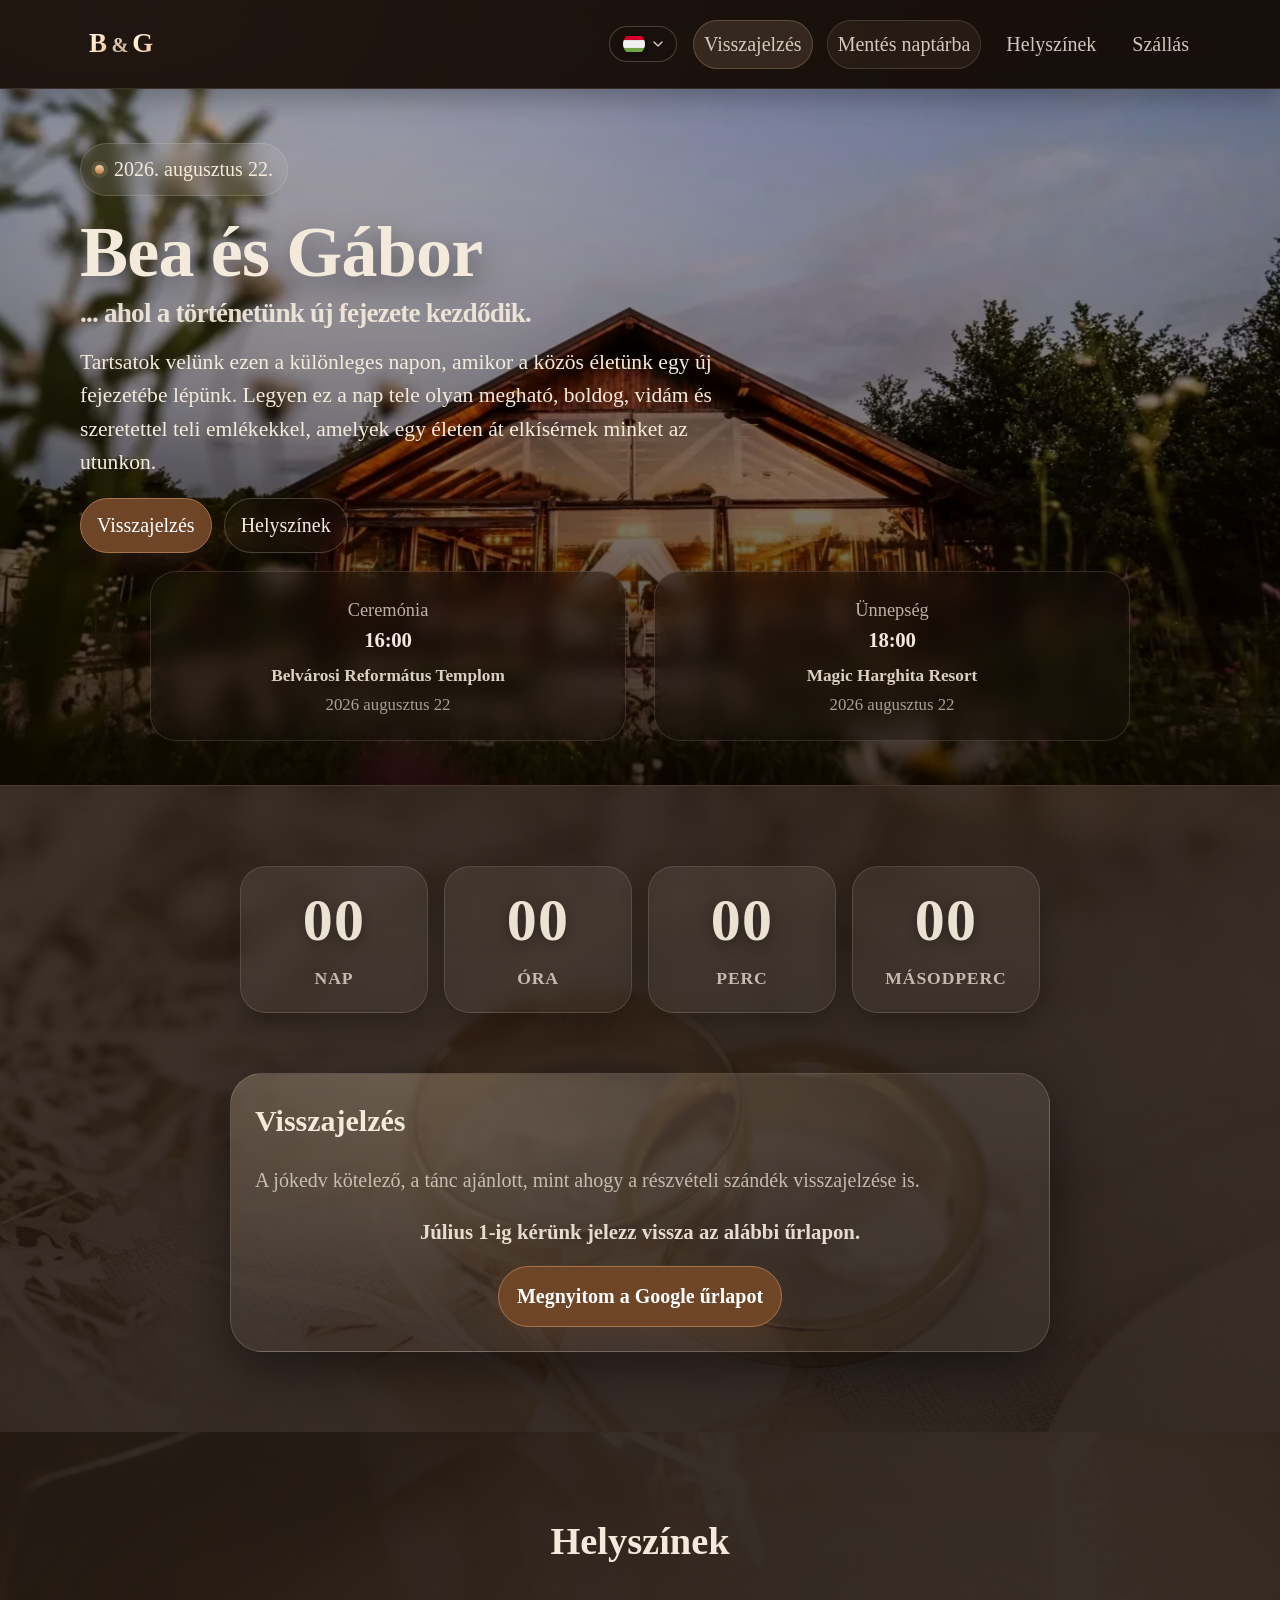
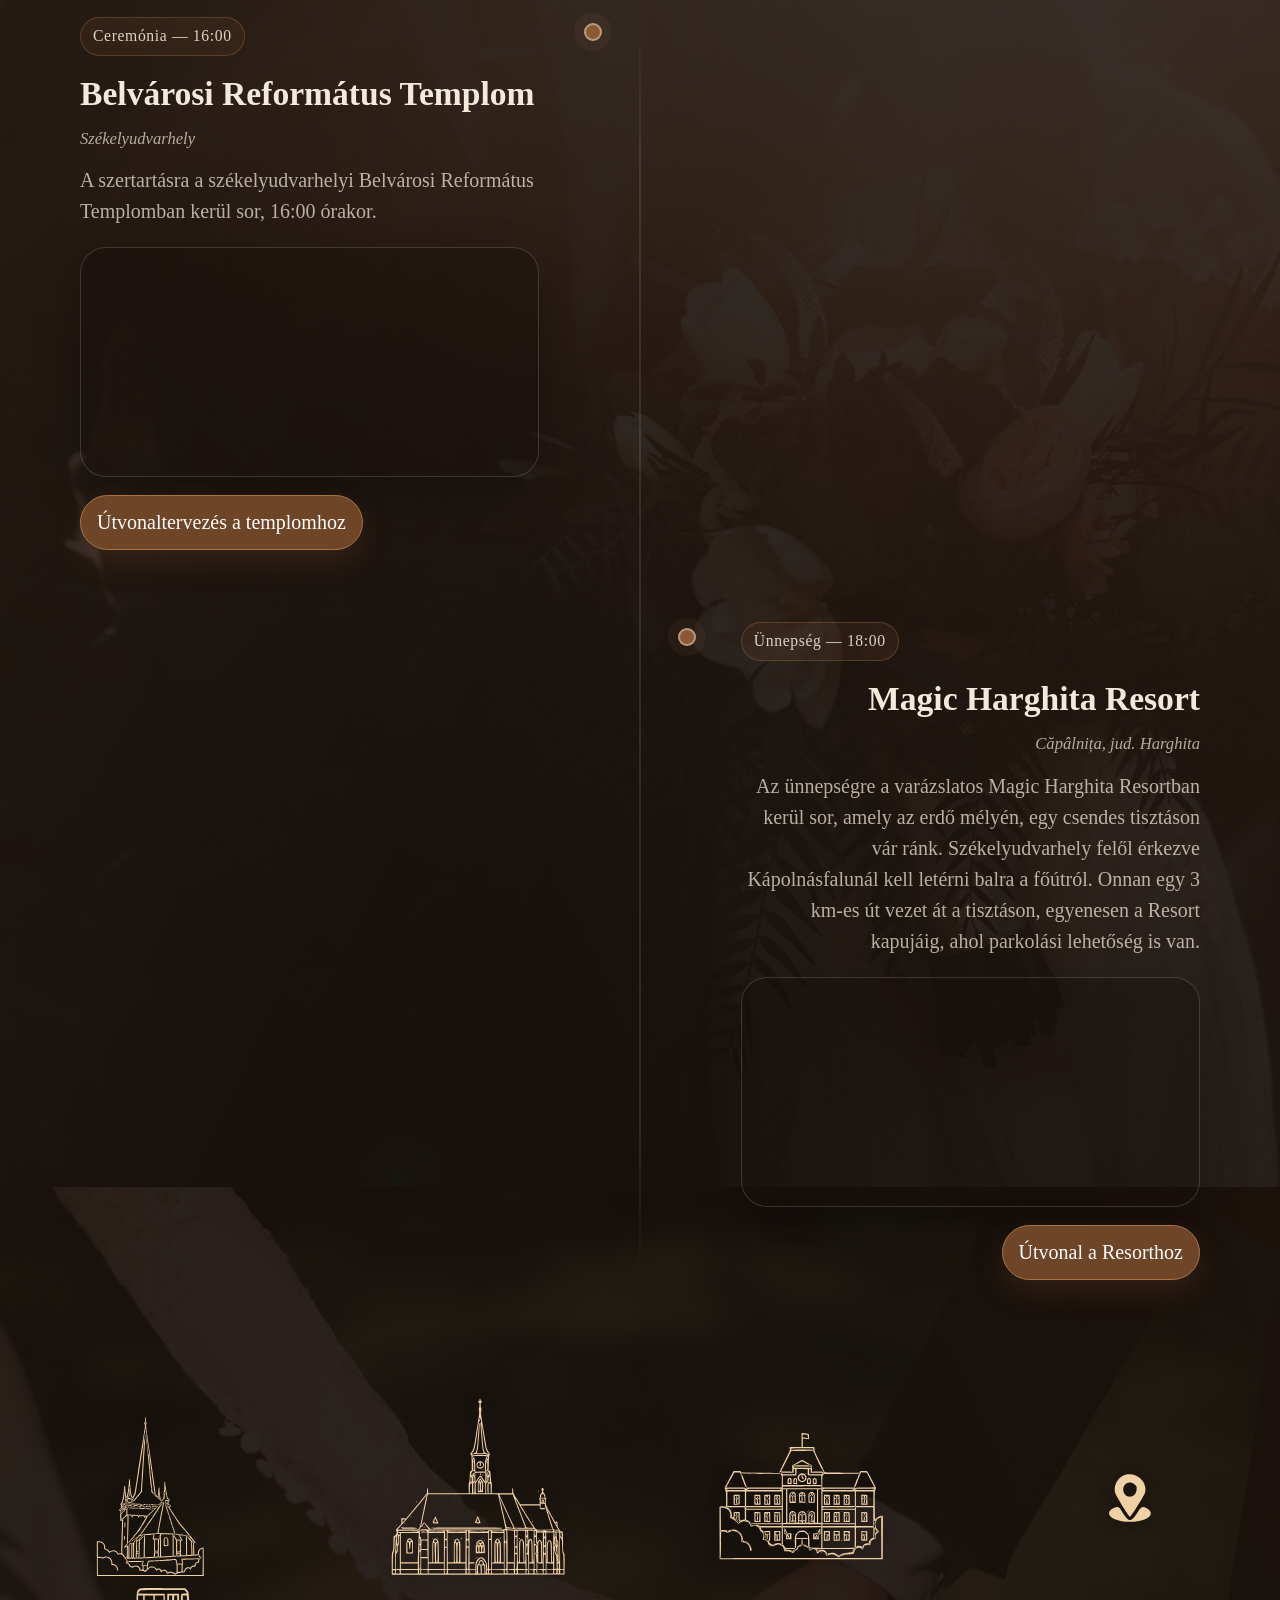
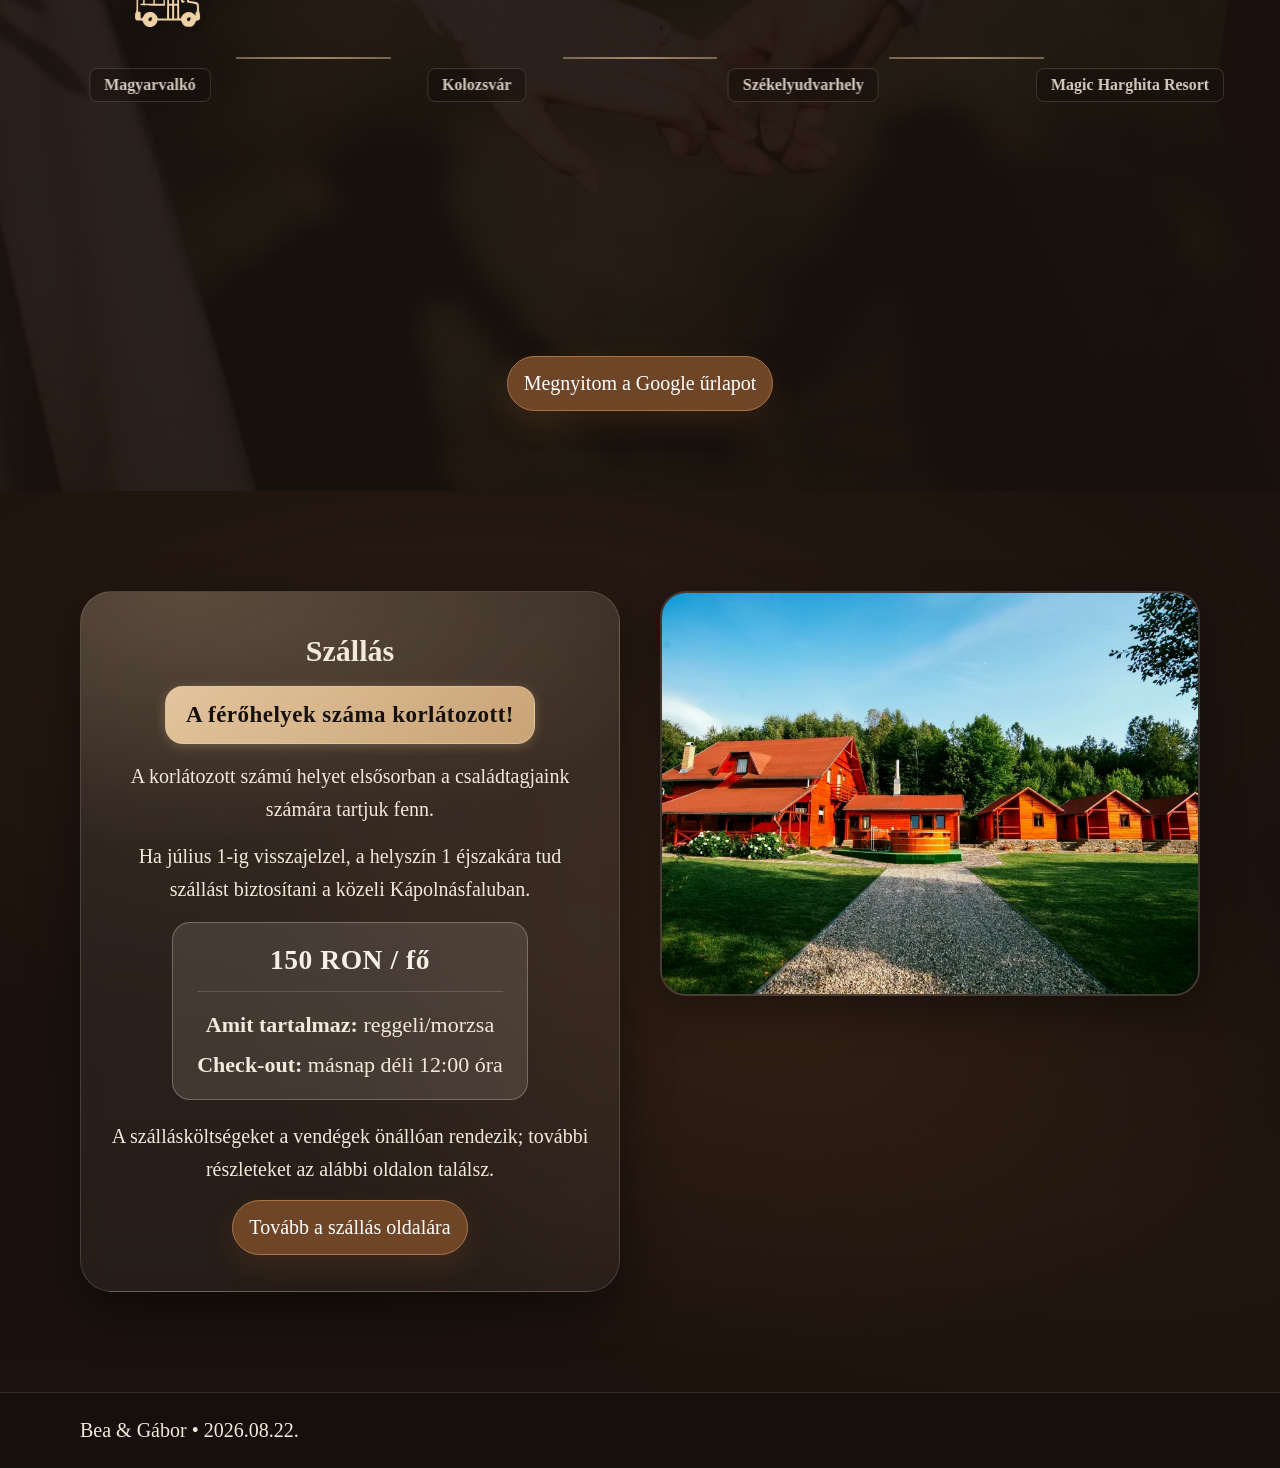
==== index.html @ 97c78d44 "update with dates, add save to calendar button" ====
<!doctype html>
<html lang="hu">
  <head>
    <meta charset="utf-8" />
    <meta name="viewport" content="width=device-width, initial-scale=1" />
    <meta http-equiv="Content-Security-Policy" content="default-src 'self'; script-src 'self' 'unsafe-inline' https://fonts.googleapis.com; style-src 'self' 'unsafe-inline' https://fonts.googleapis.com; font-src 'self' https://fonts.gstatic.com; img-src 'self' data: https:; frame-src https://www.google.com https://maps.google.com; connect-src 'self';" />
    <meta name="description" content="Bea & Gábor... ahol a történetünk új fejezete kezdődik. — 2026.08.22. • Ceremónia 16:00 • Ünnepség 18:00 • Magic Harghita Resort" />
    <title>Bea & Gábor — Esküvő</title>
    <link rel="icon" type="image/svg+xml" href="./favicon.svg" />
    
    <!-- Open Graph / Social Media Meta Tags -->
    <meta property="og:type" content="website" />
    <meta property="og:title" content="Bea & Gábor — Esküvő" />
    <meta property="og:description" content="Bea & Gábor... ahol a történetünk új fejezete kezdődik. — 2026.08.22. • Ceremónia 16:00 • Ünnepség 18:00 • Magic Harghita Resort" />
    <meta property="og:image" content="./rings.webp" />
    <meta property="og:url" content="" />
    <meta name="twitter:card" content="summary_large_image" />
    <meta name="twitter:image" content="./rings.webp" />
    
    <!-- Performance hints -->
    <meta http-equiv="x-dns-prefetch-control" content="on" />

    <!-- Preconnect to font domains for faster loading -->
    <link rel="preconnect" href="https://fonts.googleapis.com" />
    <link rel="preconnect" href="https://fonts.gstatic.com" crossorigin />
    
    <!-- Preload critical resources -->
    <link rel="preload" href="./styles.min.css" as="style" />
    <!-- Only preload hero image, defer others -->
    <link rel="preload" href="./event_buiding.webp" as="image" fetchpriority="high" />
    
    <!-- Cache control -->
    <meta http-equiv="Cache-Control" content="public, max-age=31536000, immutable" />
    
    <!-- Load fonts asynchronously with font-display: swap -->
    <link
      href="https://fonts.googleapis.com/css2?family=Cormorant+Garamond:wght@400;500;600;700&display=swap"
      rel="stylesheet"
      media="print"
      onload="this.media='all';this.onload=null"
    />
    <noscript>
      <link
        href="https://fonts.googleapis.com/css2?family=Cormorant+Garamond:wght@400;500;600;700&display=swap"
        rel="stylesheet"
      />
    </noscript>
    
    <!-- Load CSS synchronously to prevent FOUC -->
    <link rel="stylesheet" href="./styles.min.css" />
    
    <!-- Inline critical CSS to prevent white flash -->
    <style>
      *{box-sizing:border-box}
      html{scroll-behavior:smooth}
      body{
        margin:0;
        color:#f4eadc;
        font-family:"Cormorant Garamond",ui-serif,Georgia,"Times New Roman",Times,serif;
        font-size:1.25rem;
        line-height:1.55;
        background:radial-gradient(1400px 800px at 10% 0%,rgba(233,198,156,.18),transparent 60%),radial-gradient(1000px 700px at 90% 10%,rgba(189,118,64,.22),transparent 55%),radial-gradient(900px 600px at 60% 90%,rgba(120,72,42,.22),transparent 60%),linear-gradient(115deg,rgba(176,122,78,.16),transparent 45%),linear-gradient(245deg,rgba(103,63,38,.22),transparent 55%),linear-gradient(180deg,#160f0b,#1b120d);
      }
      .container{width:min(1120px,calc(100% - 40px));margin:0 auto}
      .topbar{
        position:sticky;
        top:0;
        z-index:30;
        background:rgba(18,12,9,.78);
        backdrop-filter:blur(12px);
        border-bottom:1px solid rgba(244,234,220,.12);
        box-shadow:0 10px 24px rgba(0,0,0,.25);
      }
      .topbar__inner{
        display:flex;
        align-items:center;
        justify-content:space-between;
        padding:12px 0;
        gap:16px;
      }
      .hero{
        position:relative;
        padding:54px 0 44px;
        overflow:hidden;
        border-bottom:1px solid rgba(244,234,220,.14);
        min-height:60vh;
      }
    </style>
  </head>

  <body>
    <a class="skip-link" href="#tartalom">Ugrás a tartalomra</a>

    <div class="topbar" role="banner">
      <div class="container topbar__inner">
        <a class="topbar__brand" href="#top" aria-label="Ugrás a tetejére">
          <svg class="topbar__logo" viewBox="0 0 120 100" fill="none" xmlns="http://www.w3.org/2000/svg">
            <defs>
              <linearGradient id="logoGradient" x1="0%" y1="0%" x2="100%" y2="100%">
                <stop offset="0%" style="stop-color:#f4eadc;stop-opacity:1" />
                <stop offset="100%" style="stop-color:#d9b089;stop-opacity:1" />
              </linearGradient>
            </defs>
            <text x="25" y="62" font-family="var(--font-main)" font-size="42" font-weight="700" text-anchor="middle" fill="url(#logoGradient)" letter-spacing="-0.03em">B</text>
            <text x="60" y="62" font-family="var(--font-main)" font-size="32" font-weight="600" text-anchor="middle" fill="url(#logoGradient)" opacity="0.85">&amp;</text>
            <text x="95" y="62" font-family="var(--font-main)" font-size="42" font-weight="700" text-anchor="middle" fill="url(#logoGradient)" letter-spacing="-0.03em">G</text>
          </svg>
        </a>
        <div class="topbar__right">
          <div class="lang-switcher">
            <button class="lang-switcher__btn" id="langBtn" aria-label="Select language">
              <img class="lang-switcher__flag" id="langFlag" src="./flags/hu.png" alt="Language flag" width="24" height="18" loading="lazy" decoding="async" onerror="this.src='./flags/hu.svg'; this.onerror=null;" />
              <svg class="lang-switcher__icon" width="12" height="12" viewBox="0 0 12 12" fill="none">
                <path d="M2 4l4 4 4-4" stroke="currentColor" stroke-width="1.5" stroke-linecap="round" stroke-linejoin="round"/>
              </svg>
            </button>
            <div class="lang-switcher__dropdown" id="langDropdown">
              <button class="lang-switcher__option" data-lang="hu" data-flag-png="./flags/hu.png" data-flag-svg="./flags/hu.svg">
                <img class="lang-switcher__option-flag" src="./flags/hu.png" alt="HU" width="24" height="18" loading="lazy" decoding="async" onerror="this.src='./flags/hu.svg'; this.onerror=null;" />
                <span>Magyar</span>
              </button>
              <button class="lang-switcher__option" data-lang="en" data-flag-png="./flags/en.png" data-flag-svg="./flags/en.svg">
                <img class="lang-switcher__option-flag" src="./flags/en.png" alt="EN" width="24" height="18" loading="lazy" decoding="async" onerror="this.src='./flags/en.svg'; this.onerror=null;" />
                <span>English</span>
              </button>
              <button class="lang-switcher__option" data-lang="ro" data-flag-png="./flags/ro.png" data-flag-svg="./flags/ro.svg">
                <img class="lang-switcher__option-flag" src="./flags/ro.png" alt="RO" width="24" height="18" loading="lazy" decoding="async" onerror="this.src='./flags/ro.svg'; this.onerror=null;" />
                <span>Română</span>
              </button>
            </div>
          </div>
          <button class="mobile-menu__toggle" aria-label="Menu" id="mobileMenuToggle">
            <span></span>
            <span></span>
            <span></span>
          </button>
        </div>
        <nav class="topbar__nav" aria-label="Oldal navigáció" id="topbarNav">
          <a class="topbar__cta" href="#rsvp" data-i18n="nav.rsvp">Visszajelzés</a>
          <a class="topbar__cal" href="https://calendar.google.com/calendar/render?action=TEMPLATE&amp;text=Bea+%26+G%C3%A1bor+%E2%80%94+Esk%C3%BCv%C5%91&amp;dates=20260822T180000/20260823T020000&amp;details=%C3%9Cnneps%C3%A9g+%2F+Celebration%3A+18%3A00+%E2%80%94+Magic+Harghita+Resort%2C+C%C4%83p%C3%A2lni%C8%9Ba&amp;location=Magic+Harghita+Resort%2C+C%C4%83p%C3%A2lni%C8%9Ba&amp;ctz=Europe%2FBucharest" target="_blank" rel="noopener" data-i18n="nav.calendar"><svg class="cal-icon" width="14" height="14" viewBox="0 0 24 24" fill="none" stroke="currentColor" stroke-width="2" stroke-linecap="round" stroke-linejoin="round" aria-hidden="true"><rect x="3" y="4" width="18" height="18" rx="2"/><line x1="16" y1="2" x2="16" y2="6"/><line x1="8" y1="2" x2="8" y2="6"/><line x1="3" y1="10" x2="21" y2="10"/></svg> Mentés naptárba</a>
          <a href="#helyszin" data-i18n="nav.location">Helyszínek</a>
          <a href="#szallas" data-i18n="nav.accommodation">Szállás</a>
        </nav>
      </div>
    </div>

    <header class="hero" id="top">
      <div class="hero__bg" aria-hidden="true" data-bg-src="./event_buiding.webp"></div>
      <div class="container hero__content">
        <div class="badge">
          <span class="badge__dot" aria-hidden="true"></span>
          <span data-i18n="hero.date">2026. augusztus 22.</span>
        </div>

        <h1 class="hero__title">
          <span class="hero__names" data-i18n="hero.names">Bea és Gábor</span>
          <span class="hero__subtitle" data-i18n="hero.subtitle">ahol a történetünk új fejezete kezdődik.</span>
        </h1>

        <p class="hero__lead" data-i18n="hero.lead">
          Tartsatok velünk ezen a különleges napon, amikor a közös életünk egy új fejezetébe lépünk. Legyen ez a nap tele olyan megható, boldog, vidám és szeretettel teli emlékekkel, amelyek egy életen át elkísérnek minket az utunkon.
        </p>

        <div class="hero__cta">
          <a class="btn btn--primary" href="#rsvp" data-i18n="hero.ctaRsvp">Visszajelzés</a>
          <a class="btn btn--ghost" href="#helyszin" data-i18n="hero.ctaLocation">Helyszínek</a>
        </div>

        <div class="quickfacts" role="list" aria-label="Gyors információk">
          <div class="quickfacts__item" role="listitem">
            <div class="quickfacts__k" data-i18n="quickfacts.ceremony">Ceremónia</div>
            <div class="quickfacts__v">16:00</div>
            <div class="quickfacts__place" data-i18n="location.ceremonyPlace">Belvárosi Református Templom</div>
            <div class="quickfacts__date" data-i18n="quickfacts.date">2026 augusztus 22</div>
          </div>
          <div class="quickfacts__item" role="listitem">
            <div class="quickfacts__k" data-i18n="quickfacts.celebration">Ünnepség</div>
            <div class="quickfacts__v">18:00</div>
            <div class="quickfacts__place" data-i18n="location.celebrationPlace">Magic Harghita Resort</div>
            <div class="quickfacts__date" data-i18n="quickfacts.date">2026 augusztus 22</div>
          </div>
        </div>
      </div>
    </header>

    <main id="tartalom">
      <section class="section section--rsvp section--bg section--bg-rsvp" id="rsvp" aria-labelledby="rsvp-cim">
        <div class="container">
          <div class="countdown">
            <div class="countdown__item">
              <div class="countdown__value" id="days">--</div>
              <div class="countdown__label" data-i18n="countdown.days">Nap</div>
            </div>
            <div class="countdown__item">
              <div class="countdown__value" id="hours">--</div>
              <div class="countdown__label" data-i18n="countdown.hours">Óra</div>
            </div>
            <div class="countdown__item">
              <div class="countdown__value" id="minutes">--</div>
              <div class="countdown__label" data-i18n="countdown.minutes">Perc</div>
            </div>
            <div class="countdown__item">
              <div class="countdown__value" id="seconds">--</div>
              <div class="countdown__label" data-i18n="countdown.seconds">Másodperc</div>
            </div>
          </div>
          
          <div class="rsvp">
            <div class="rsvp__box">
              <h2 id="rsvp-cim" data-i18n="rsvp.title">Visszajelzés</h2>
              <p class="muted" data-i18n="rsvp.description">A jókedv kötelező, a tánc ajánlott, mint ahogy a részvételi szándék visszajelzése is.</p>
              
              <p class="rsvp__deadline" data-i18n="rsvp.deadline">
                Július 1-ig kérünk jelezz vissza az alábbi űrlapon.
              </p>

              <div class="actions actions--center">
                <a
                  class="btn btn--primary btn--big"
                  id="rsvpFormLink"
                  href="https://forms.gle/hxEey31YVZisD2sk6"
                  target="_blank"
                  rel="noreferrer"
                  data-i18n="rsvp.button"
                >
                  Megnyitom a Google űrlapot
                </a>
              </div>

            </div>
          </div>
        </div>
      </section>

      <section class="section section--locations section--bg section--bg-helyszin" id="helyszin" aria-labelledby="helyszin-cim">
        <div class="container">
          <h2 id="helyszin-cim" class="locations__title" data-i18n="location.title">Helyszínek</h2>

          <div class="locations-stack">
            <article class="location-block location-block--left">
              <div class="location-block__inner">
                <p class="location-block__eyebrow" data-i18n="location.ceremonyTitle">Ceremónia — 16:00</p>
                <h3 class="location-block__place" data-i18n="location.ceremonyPlace">Belvárosi Református Templom</h3>
                <p class="location-block__detail" data-i18n="location.ceremonyDetail">Székelyudvarhely</p>
                <p class="location-block__desc muted" data-i18n="location.ceremonyDirections">
                  A szertartásra a székelyudvarhelyi Belvárosi Református Templomban kerül sor, 16:00 órakor.
                </p>
                <div class="location-map" data-map>
                  <div class="location-map__shell">
                    <div class="location-map__preview" data-map-preview>
                      <button class="btn btn--ghost location-map__load" type="button" data-map-load data-i18n="location.loadMap">
                        Térkép betöltése
                      </button>
                    </div>
                    <div class="location-map__frame" data-map-frame hidden>
                      <iframe
                        title="Google térkép: Belvárosi Református Templom"
                        loading="lazy"
                        referrerpolicy="no-referrer-when-downgrade"
                        allowfullscreen
                        src=""
                        data-map-src="https://www.google.com/maps?q=Reformed+Church,+Odorheiu+Secuiesc&output=embed&zoom=16"
                      ></iframe>
                    </div>
                  </div>
                </div>
                <div class="actions">
                  <a
                    class="btn btn--primary"
                    href="https://www.google.com/maps/place/Reformed+Church/@46.3035308,25.2928149,17z/data=!4m14!1m7!3m6!1s0x474b17b95efdbfd3:0xdd95313914972cf!2sReformed+Church!8m2!3d46.3035271!4d25.2953898!16s%2Fg%2F1tn4wz00!3m5!1s0x474b17b95efdbfd3:0xdd95313914972cf!8m2!3d46.3035271!4d25.2953898!16s%2Fg%2F1tn4wz00?entry=ttu&g_ep=EgoyMDI2MDMxOC4xIKXMDSoASAFQAw%3D%3D"
                    target="_blank"
                    rel="noreferrer"
                    data-i18n="location.ceremonyButton"
                  >
                    Útvonaltervezés a templomhoz
                  </a>
                </div>
              </div>
            </article>

            <article class="location-block location-block--right">
              <div class="location-block__inner">
                <p class="location-block__eyebrow" data-i18n="location.celebrationTitle">Ünnepség — 18:00</p>
                <h3 class="location-block__place" data-i18n="location.celebrationPlace">Magic Harghita Resort</h3>
                <p class="location-block__detail" data-i18n="location.celebrationDetail">Căpâlnița, jud. Harghita</p>
                <p class="location-block__desc muted" data-i18n="location.celebrationDirections">
                  Az ünnepségre a varázslatos Magic Harghita Resortban kerül sor, amely az erdő mélyén, egy csendes tisztáson vár ránk. Székelyudvarhely felől érkezve Kápolnásfalunál kell letérni balra a főútról. Onnan egy 3 km-es út vezet át a tisztáson, egyenesen a Resort kapujáig, ahol parkolási lehetőség is van.
                </p>
                <div class="location-map" data-map>
                  <div class="location-map__shell">
                    <div class="location-map__preview" data-map-preview>
                      <button class="btn btn--ghost location-map__load" type="button" data-map-load data-i18n="location.loadMap">
                        Térkép betöltése
                      </button>
                    </div>
                    <div class="location-map__frame" data-map-frame hidden>
                      <iframe
                        title="Google térkép: Magic Harghita Resort"
                        loading="lazy"
                        referrerpolicy="no-referrer-when-downgrade"
                        allowfullscreen
                        src=""
                        data-map-src="https://www.google.com/maps?q=Magic+Harghita+Resort,+Căpâlnița,+Romania&output=embed&zoom=15&t=k"
                      ></iframe>
                    </div>
                  </div>
                </div>
                <div class="actions">
                  <a
                    class="btn btn--primary"
                    href="https://www.google.com/maps/search/?api=1&query=Magic%20Harghita%20Resort"
                    target="_blank"
                    rel="noreferrer"
                    data-i18n="location.celebrationButton"
                  >
                    Resort a Google Maps-en
                  </a>
                </div>
              </div>
            </article>
          </div>
        </div>
        
        <div class="route-section">
          <div class="route-animation" id="routeAnimation" aria-label="Útvonal animáció">
            <!-- SVG path (invisible, used for animation only) - Phase 2 -->
            <svg class="route-svg" aria-hidden="true" style="position: absolute; width: 0; height: 0; overflow: hidden;">
              <path id="routePath" d="M60 200 L360 160 L760 160 L1140 200" fill="none"/>
              <path id="routePathMobile" d="M50 40 L50 190 L50 340 L50 490" fill="none"/>
            </svg>
            <div class="route-path">
              <div class="route-stop">
                <img class="route-stop__icon" src="./svgs/route-stop-1.svg" alt="" width="160" height="160" loading="lazy" decoding="async" />
                <span class="route-stop__label" data-i18n="route.stop1">Magyarvalkó/Văleni (Călățele)</span>
              </div>
              <div class="route-line route-line--1"></div>
              <div class="route-stop route-stop--2">
                <img class="route-stop__icon" src="./svgs/route-stop-2.svg" alt="" width="243" height="243" loading="lazy" decoding="async" />
                <span class="route-stop__label" data-i18n="route.stop2">Kolozsvár/Cluj-Napoca</span>
              </div>
              <div class="route-line route-line--2"></div>
              <div class="route-stop">
                <img class="route-stop__icon" src="./svgs/route-stop-3.svg" alt="" width="160" height="160" loading="lazy" decoding="async" />
                <span class="route-stop__label" data-i18n="route.stop3">Székelyudvarhely/Odorheiu-Secuiesc</span>
              </div>
              <div class="route-line route-line--3"></div>
              <div class="route-stop route-stop--end">
                <img class="route-stop__icon" src="./svgs/route-stop-4.svg" alt="" width="48" height="48" loading="lazy" decoding="async" />
                <span class="route-stop__label" data-i18n="route.stop4">Magic Harghita Resort</span>
              </div>
              <div class="route-bus" id="routeBus">
                <img src="./svgs/route-bus.svg" alt="Bus" width="65" height="65" loading="lazy" decoding="async" />
              </div>
            </div>
          </div>
          
          <div class="actions actions--center" style="margin-top: 8px;">
            <a
              class="btn btn--primary"
              id="travelFormLink"
              href="https://forms.gle/hxEey31YVZisD2sk6"
              target="_blank"
              rel="noreferrer"
              data-i18n="location.travelButton"
            >
              Megnyitom a Google űrlapot
            </a>
          </div>
        </div>
      </section>

      <section class="section section--accommodation section--bg section--bg-szallas" id="szallas" aria-labelledby="szallas-cim">
        <div class="container">
          <div class="accommodation">
            <div class="accommodation__box">
              <h2 id="szallas-cim" data-i18n="accommodation.title">Szállás</h2>
              <div class="accommodation__callout" data-i18n="accommodation.limited">A férőhelyek száma korlátozott!</div>
              <p class="accommodation__block" data-i18n="accommodation.intro">A korlátozott számú helyet elsősorban a családtagjaink számára tartjuk fenn.</p>
              <p class="accommodation__block" data-i18n="accommodation.costs">Ha július 1-ig visszajelzel, a helyszín 1 éjszakára tud szállást biztosítani a közeli Kápolnásfaluban.</p>
              <div class="accommodation__details-wrap">
                <div class="accommodation__details" role="note" aria-label="Szállás részletei">
                  <div class="accommodation__details-price"><span data-i18n="accommodation.price">150 RON / fő</span></div>
                  <div><strong data-i18n="accommodation.includes">Amit tartalmaz:</strong> <span data-i18n="accommodation.breakfast">reggeli / morzsa</span></div>
                  <div><strong data-i18n="accommodation.checkout">Check‑out:</strong> <span data-i18n="accommodation.checkoutTime">másnap déli 12:00 óra</span></div>
                </div>
              </div>
              <p class="accommodation__block" data-i18n="accommodation.moreDetails">A szállásköltségeket a vendégek önállóan rendezik; további részleteket az alábbi oldalon találsz.</p>
              <div class="actions actions--center">
                <a
                  class="btn btn--primary"
                  href="https://magicharghita.ro/szallas/"
                  target="_blank"
                  rel="noreferrer"
                  data-i18n="accommodation.button"
                >
                  Tovább a szállás oldalára
                </a>
              </div>
            </div>
            <div class="accommodation-gallery">
              <figure class="accommodation-photo">
                <img
                  alt="Szállás"
                  loading="lazy"
                  decoding="async"
                  src="./accomodation_1.webp"
                  width="600"
                  height="450"
                />
              </figure>
            </div>
          </div>
        </div>
      </section>

    </main>

    <footer class="footer">
      <div class="container footer__inner">
        <div class="footer__left" data-i18n="footer.text">Bea &amp; Gábor • 2026.08.22.</div>
      </div>
    </footer>

    <script defer>
      // Simple, reliable language switcher with flags
      (function() {
        const langBtn = document.getElementById('langBtn');
        const langDropdown = document.getElementById('langDropdown');
        const langOptions = document.querySelectorAll('.lang-switcher__option');
        const langFlag = document.getElementById('langFlag');
        const langCode = document.getElementById('langCode');
        
        if (langBtn && langDropdown) {
          // Set initial language
          const savedLang = localStorage.getItem('preferredLang') || 'hu';
          updateLanguageDisplay(savedLang);
          
          // Toggle dropdown
          langBtn.addEventListener('click', function(e) {
            e.stopPropagation();
            const isOpen = langDropdown.classList.contains('lang-switcher__dropdown--open');
            langDropdown.classList.toggle('lang-switcher__dropdown--open');
            langBtn.setAttribute('aria-expanded', !isOpen);
          });
          
          // Close when clicking outside
          document.addEventListener('click', function(e) {
            if (!langBtn.contains(e.target) && !langDropdown.contains(e.target)) {
              langDropdown.classList.remove('lang-switcher__dropdown--open');
              langBtn.setAttribute('aria-expanded', 'false');
            }
          });
          
          // Handle language selection
          langOptions.forEach(option => {
            option.addEventListener('click', async function(e) {
              e.stopPropagation();
              const lang = option.getAttribute('data-lang');
              
              updateLanguageDisplay(lang);
              langDropdown.classList.remove('lang-switcher__dropdown--open');
              langBtn.setAttribute('aria-expanded', 'false');
              
              if (window.updateTranslations) {
                await window.updateTranslations(lang);
              }
            });
          });
          
          function updateLanguageDisplay(lang) {
            if (langFlag) {
              const option = document.querySelector(`.lang-switcher__option[data-lang="${lang}"]`);
              if (option) {
                // Try PNG first, fallback to SVG
                const flagPng = option.getAttribute('data-flag-png');
                const flagSvg = option.getAttribute('data-flag-svg');
                if (flagPng) {
                  langFlag.src = flagPng;
                  langFlag.onerror = function() {
                    if (flagSvg) this.src = flagSvg;
                  };
                } else if (flagSvg) {
                  langFlag.src = flagSvg;
                }
              }
            }
          }
        }
      })();
    </script>
    
    <!-- Defer non-critical JavaScript -->
    <script src="./i18n.js?v=10" defer></script>
    <script defer>
      // Load hero background image immediately (above the fold, critical)
      (function() {
        const heroBg = document.querySelector('.hero__bg');
        if (heroBg && heroBg.dataset.bgSrc) {
          const img = new Image();
          img.onload = function() {
            heroBg.classList.add('loaded');
          };
          img.src = heroBg.dataset.bgSrc;
        }
      })();
      
      // Lazy load section background images sequentially
      (function() {
        const sections = document.querySelectorAll('.section--bg');
        const sectionObserver = new IntersectionObserver((entries) => {
          entries.forEach(entry => {
            if (entry.isIntersecting) {
              // Mark as loading to prevent re-processing
              entry.target.setAttribute('data-bg-loading', 'true');
              sectionObserver.unobserve(entry.target);
            }
          });
        }, { rootMargin: '200px' });
        sections.forEach(section => sectionObserver.observe(section));
      })();

      // Load interactive location maps on scroll or explicit click
      (function() {
        function loadMap(map) {
          const button = map.querySelector('[data-map-load]');
          const preview = map.querySelector('[data-map-preview]');
          const frame = map.querySelector('[data-map-frame]');
          const iframe = map.querySelector('iframe[data-map-src]');
          if (!button || !preview || !frame || !iframe) return;
          if (map.classList.contains('is-loading') || map.classList.contains('is-loaded')) return;

          map.classList.add('is-loading');
          button.disabled = true;
          frame.hidden = false;
          iframe.src = iframe.getAttribute('data-map-src');

          iframe.addEventListener('load', function handleLoad() {
            map.classList.remove('is-loading');
            map.classList.add('is-loaded');
            preview.setAttribute('aria-hidden', 'true');
            iframe.removeEventListener('load', handleLoad);
          }, { once: true });
        }

        function initDeferredMaps() {
          const maps = document.querySelectorAll('[data-map]');
          if (!maps.length) return;

          const observer = new IntersectionObserver(function(entries) {
            entries.forEach(function(entry) {
              if (!entry.isIntersecting) return;
              loadMap(entry.target);
              observer.unobserve(entry.target);
            });
          }, { threshold: 0.35, rootMargin: '80px 0px' });

          maps.forEach(function(map) {
            const button = map.querySelector('[data-map-load]');
            if (!button) return;

            button.addEventListener('click', function() {
              loadMap(map);
            });

            observer.observe(map);
          });
        }

        if (document.readyState === 'loading') {
          document.addEventListener('DOMContentLoaded', initDeferredMaps);
        } else {
          initDeferredMaps();
        }
      })();

      // Lazy load and animate route when Location section is visible
      (function() {
        function initRouteAnimation() {
          const routeAnimation = document.getElementById('routeAnimation');
          const routeBus = document.getElementById('routeBus');
          const routePath = document.querySelector('.route-path');
          if (!routeAnimation || !routeBus || !routePath) return;
          
          let hasAnimated = false;
          
          // Feature detection for CSS offset-path support
          const supportsOffsetPath = CSS && CSS.supports && 
            CSS.supports('offset-path', 'path("M0 0 L10 10")');
          
          // Measure stop positions and create SVG path dynamically
          function createPathFromStops() {
            const stops = routePath.querySelectorAll('.route-stop');
            const busElement = document.getElementById('routeBus');
            const isMobile = window.innerWidth <= 720;
            const points = [];
            const pathRect = routePath.getBoundingClientRect();
            
            if (isMobile) {
              // Mobile: bus moves vertically along left side (separate lane)
              // Bus is positioned absolutely with left: 10px, top: 40px
              // Path should use absolute coordinates relative to route-path container
              // Adjust bus offset based on screen size
              const busLeftOffset = window.innerWidth <= 390 ? 5 : 10; // Smaller on very small screens
              const busStartTop = 40; // CSS top: 40px
              
              stops.forEach(function(stop) {
                const icon = stop.querySelector('.route-stop__icon');
                if (!icon) return;
                
                const iconRect = icon.getBoundingClientRect();
                // Calculate stop icon center Y relative to route-path container
                const stopCenterY = iconRect.top + iconRect.height / 2 - pathRect.top;
                
                // X is at left edge (10px from left), Y is at icon center
                const leftX = busLeftOffset;
                points.push({ x: leftX, y: stopCenterY });
              });
            } else {
              // Desktop: bus moves horizontally along top
              stops.forEach(function(stop) {
                const icon = stop.querySelector('.route-stop__icon');
                if (!icon) return;
                
                const stopRect = stop.getBoundingClientRect();
                
                // Horizontal path: use center X of icon, fixed Y for bus
                const centerX = stopRect.left + stopRect.width / 2 - pathRect.left;
                const busY = 200; // Fixed Y position (matches CSS top: 200px)
                points.push({ x: centerX, y: busY });
              });
            }
            
            if (points.length === 0) return null;
            
            // Create path string
            let pathString = 'M ' + points[0].x + ' ' + points[0].y;
            for (let i = 1; i < points.length; i++) {
              pathString += ' L ' + points[i].x + ' ' + points[i].y;
            }
            
            return { pathString: pathString, isMobile: isMobile, points: points };
          }
          
          // JS fallback: animate using requestAnimationFrame
          function startJsFallback(pathData, busElement) {
            const pathString = pathData.pathString;
            const isMobile = pathData.isMobile;
            const points = pathData.points;
            
            // Create temporary SVG path element for getPointAtLength
            const tempSvg = document.createElementNS('http://www.w3.org/2000/svg', 'svg');
            tempSvg.setAttribute('style', 'position: absolute; width: 0; height: 0;');
            const tempPath = document.createElementNS('http://www.w3.org/2000/svg', 'path');
            tempPath.setAttribute('d', pathString);
            tempSvg.appendChild(tempPath);
            document.body.appendChild(tempSvg);
            
            const pathLength = tempPath.getTotalLength();
            const duration = 6000;
            const start = performance.now();
            const busStartTop = isMobile ? 40 : 200; // CSS top values
            
            routeAnimation.classList.add('route-animation--visible');
            busElement.classList.add('route-bus--visible');
            
            function step(now) {
              const t = Math.min((now - start) / duration, 1);
              // ease-in-out cubic
              const eased = t < 0.5 ? 4*t*t*t : 1 - Math.pow(-2*t + 2, 3)/2;
              const point = tempPath.getPointAtLength(pathLength * eased);
              
              if (isMobile) {
                // Mobile: point.y is absolute position relative to container
                // Bus starts at top: 40px, so transform is point.y - 40px
                // X is already positioned at left: 10px via CSS, so no X translation needed
                const translateY = point.y - busStartTop;
                busElement.style.transform = `translate3d(0, ${translateY}px, 0)`;
              } else {
                // Desktop: X is center of icon, bus needs to center itself
                busElement.style.transform = `translate3d(${point.x - (busElement.offsetWidth / 2)}px, 0, 0)`;
              }
              
              if (t < 1) {
                requestAnimationFrame(step);
              } else {
                document.body.removeChild(tempSvg);
              }
            }
            requestAnimationFrame(step);
          }
          
          const observer = new IntersectionObserver(function(entries) {
            entries.forEach(function(entry) {
              if (entry.isIntersecting && !hasAnimated) {
                hasAnimated = true;
                
                // Wait for layout to settle, then measure positions
                setTimeout(function() {
                  const pathData = createPathFromStops();
                  if (!pathData || !pathData.pathString) return;
                  
                  // Update SVG path elements
                  const svgPath = document.getElementById('routePath');
                  const svgPathMobile = document.getElementById('routePathMobile');
                  const isMobile = pathData.isMobile;
                  
                  if (isMobile && svgPathMobile) {
                    svgPathMobile.setAttribute('d', pathData.pathString);
                  } else if (!isMobile && svgPath) {
                    svgPath.setAttribute('d', pathData.pathString);
                  }
                  
                  routeAnimation.classList.add('route-animation--visible');
                  
                  // Use JS fallback for all browsers (more reliable)
                  // Or use CSS offset-path if supported
                  if (supportsOffsetPath && false) { // Disabled for now, using JS fallback
                    // CSS animation approach
                    setTimeout(function() {
                      routeBus.classList.add('route-bus--visible');
                      setTimeout(function() {
                        routeBus.classList.add('route-bus--moving');
                      }, 200);
                    }, 300);
                  } else {
                    // JS fallback approach
                    setTimeout(function() {
                      startJsFallback(pathData, routeBus);
                    }, 300);
                  }
                  
                  observer.unobserve(entry.target);
                }, 100);
              }
            });
          }, { rootMargin: '0px', threshold: 0.1 });
          
          observer.observe(routeAnimation);
        }
        
        if (document.readyState === 'loading') {
          document.addEventListener('DOMContentLoaded', initRouteAnimation);
        } else {
          initRouteAnimation();
        }
      })();
    </script>
    <script defer>
      // Countdown to August 22, 2026, 16:00 (4:00 PM)
      (function() {
        const targetDate = new Date('2026-08-22T16:00:00').getTime();
        
        // Format numbers with leading zeros to prevent width shift
        function formatNumber(num, minDigits) {
          return String(num).padStart(minDigits || 2, '0');
        }
        
        function updateCountdown() {
          const now = new Date().getTime();
          const distance = targetDate - now;
          
          const daysEl = document.getElementById('days');
          const hoursEl = document.getElementById('hours');
          const minutesEl = document.getElementById('minutes');
          const secondsEl = document.getElementById('seconds');
          
          if (distance < 0) {
            // Wedding day has arrived!
            if (daysEl) daysEl.textContent = '00';
            if (hoursEl) hoursEl.textContent = '00';
            if (minutesEl) minutesEl.textContent = '00';
            if (secondsEl) secondsEl.textContent = '00';
            return;
          }
          
          const days = Math.floor(distance / (1000 * 60 * 60 * 24));
          const hours = Math.floor((distance % (1000 * 60 * 60 * 24)) / (1000 * 60 * 60));
          const minutes = Math.floor((distance % (1000 * 60 * 60)) / (1000 * 60));
          const seconds = Math.floor((distance % (1000 * 60)) / 1000);
          
          // Format with appropriate padding to prevent layout shift
          if (daysEl) daysEl.textContent = days > 99 ? String(days) : formatNumber(days, 2);
          if (hoursEl) hoursEl.textContent = formatNumber(hours);
          if (minutesEl) minutesEl.textContent = formatNumber(minutes);
          if (secondsEl) secondsEl.textContent = formatNumber(seconds);
        }
        
        // Wait for DOM to be ready
        if (document.readyState === 'loading') {
          document.addEventListener('DOMContentLoaded', function() {
            updateCountdown();
            setInterval(updateCountdown, 1000);
          });
        } else {
          updateCountdown();
          setInterval(updateCountdown, 1000);
        }
      })();
    </script>
    
    <!-- Floating Back to Top Button -->
    <button class="back-to-top" id="backToTop" aria-label="Vissza a tetejére" title="Vissza a tetejére">
      <svg width="24" height="24" viewBox="0 0 24 24" fill="none" xmlns="http://www.w3.org/2000/svg">
        <path d="M12 19V5M5 12l7-7 7 7" stroke="currentColor" stroke-width="2" stroke-linecap="round" stroke-linejoin="round"/>
      </svg>
    </button>
    
    <script defer>
      // Floating back to top button
      (function() {
        function initBackToTop() {
          const backToTopBtn = document.getElementById('backToTop');
          if (!backToTopBtn) return;
          
          // Show/hide button based on scroll position
          function toggleBackToTop() {
            if (window.scrollY > 300) {
              backToTopBtn.classList.add('back-to-top--visible');
            } else {
              backToTopBtn.classList.remove('back-to-top--visible');
            }
          }
          
          // Smooth scroll to top
          backToTopBtn.addEventListener('click', function(e) {
            e.preventDefault();
            window.scrollTo({
              top: 0,
              behavior: 'smooth'
            });
          });
          
          // Listen to scroll events (throttled)
          let ticking = false;
          window.addEventListener('scroll', function() {
            if (!ticking) {
              window.requestAnimationFrame(function() {
                toggleBackToTop();
                ticking = false;
              });
              ticking = true;
            }
          });
          toggleBackToTop(); // Check initial state
        }
        
        if (document.readyState === 'loading') {
          document.addEventListener('DOMContentLoaded', initBackToTop);
        } else {
          initBackToTop();
        }
      })();
    </script>
  </body>
</html>
---- styles.min.css ----
:root{--bg0:#160f0b;--bg1:#1b120d;--wood0:#8b5a34;--wood1:#6f4528;--wood2:#a87449;--cream:#f4eadc;--paper:#f7f0e6;--ink:#1b1410;--muted:rgba(244,234,220,.72);--line:rgba(244,234,220,.14);--shadow:0 18px 50px rgba(0,0,0,.45);--radius:18px;--radius2:26px;--max:1120px;--font-main:"Cormorant Garamond",ui-serif,Georgia,"Times New Roman",Times,serif}*{box-sizing:border-box}html{scroll-behavior:smooth}body{margin:0;color:var(--cream);font-family:var(--font-main);font-size:1.25rem;line-height:1.55;background:radial-gradient(1400px 800px at 10% 0%,rgba(233,198,156,.18),transparent 60%),radial-gradient(1000px 700px at 90% 10%,rgba(189,118,64,.22),transparent 55%),radial-gradient(900px 600px at 60% 90%,rgba(120,72,42,.22),transparent 60%),linear-gradient(115deg,rgba(176,122,78,.16),transparent 45%),linear-gradient(245deg,rgba(103,63,38,.22),transparent 55%),linear-gradient(180deg,var(--bg0),var(--bg1))}a{color:inherit}.container{width:min(var(--max),calc(100% - 40px));margin:0 auto}.muted{color:var(--muted)}.tiny{font-size:1.1rem}.topbar{position:sticky;top:0;z-index:30;background:rgba(18,12,9,.78);backdrop-filter:blur(12px);border-bottom:1px solid rgba(244,234,220,.12);box-shadow:0 10px 24px rgba(0,0,0,.25);overflow:visible}.topbar__inner{display:flex;align-items:center;justify-content:space-between;padding:12px 0;gap:16px;position:relative}.topbar__right{display:flex;align-items:center;gap:12px;margin-left:auto}.topbar__brand{font-family:var(--font-main);font-weight:700;letter-spacing:-.02em;text-decoration:none;color:rgba(244,234,220,.96);display:flex;align-items:center;justify-content:center;position:relative;z-index:35}.topbar__logo{width:80px;height:64px;display:block;filter:brightness(1.1)}.topbar__nav{display:flex;align-items:center;gap:14px;flex-wrap:wrap}.topbar__nav a{text-decoration:none;color:rgba(244,234,220,.84);padding:8px 10px;border-radius:999px;border:1px solid transparent}.topbar__nav a:hover{border-color:rgba(244,234,220,.14);background:rgba(247,240,230,.05)}.topbar__cta{border-color:rgba(240,208,165,.22) !important;background:rgba(240,208,165,.12)}.topbar__cal{display:inline-flex;align-items:center;gap:5px;border-color:rgba(240,208,165,.16) !important;background:rgba(240,208,165,.06)}.cal-icon{flex-shrink:0;opacity:.8}.lang-switcher{position:relative;z-index:1001}.lang-switcher__btn{display:flex;align-items:center;gap:6px;padding:8px 12px;border-radius:999px;border:1px solid rgba(244,234,220,.22);background:rgba(22,15,11,.25);color:rgba(244,234,220,.84);font-size:1.1rem;font-weight:600;cursor:pointer;transition:all .15s ease}.lang-switcher__btn:hover{border-color:rgba(244,234,220,.35);background:rgba(247,240,230,.08)}.lang-switcher__flag{width:24px;height:18px;border-radius:3px;border:1px solid rgba(0,0,0,.15);display:block;flex-shrink:0;object-fit:cover;box-shadow:0 1px 3px rgba(0,0,0,.2)}.lang-switcher__code{min-width:28px;text-align:center}.lang-switcher__icon{transition:transform .2s ease}.lang-switcher__btn[aria-expanded="true"] .lang-switcher__icon{transform:rotate(180deg)}.lang-switcher__dropdown{position:absolute;top:calc(100% + 8px);right:0;background:rgba(22,15,11,.95);backdrop-filter:blur(12px);border:1px solid rgba(244,234,220,.16);border-radius:var(--radius);padding:6px;min-width:100px;opacity:0;visibility:hidden;transform:translateY(-10px);transition:opacity .2s ease,transform .2s ease,visibility .2s ease;z-index:1000;box-shadow:0 12px 30px rgba(0,0,0,.4);pointer-events:none}.lang-switcher__dropdown--open{opacity:1;visibility:visible;transform:translateY(0);pointer-events:auto}.lang-switcher__option{display:flex;align-items:center;gap:8px;width:100%;padding:10px 14px;border:none;background:transparent;color:rgba(244,234,220,.84);text-align:left;border-radius:8px;cursor:pointer;font-size:1.1rem;font-weight:600;transition:all .15s ease}.lang-switcher__option:hover{background:rgba(247,240,230,.1);color:rgba(244,234,220,.96)}.lang-switcher__option-flag{width:24px;height:16px;border-radius:2px;border:1px solid rgba(0,0,0,.2);display:block;flex-shrink:0;object-fit:cover;box-shadow:0 1px 3px rgba(0,0,0,.2)}.mobile-menu__toggle{display:none;flex-direction:column;gap:4px;padding:8px;border:none;background:transparent;cursor:pointer;z-index:50}.mobile-menu__toggle span{width:24px;height:2px;background:rgba(244,234,220,.84);border-radius:2px;transition:all .3s ease}.mobile-menu__toggle--active span:nth-child(1){transform:rotate(45deg) translate(6px,6px)}.mobile-menu__toggle--active span:nth-child(2){opacity:0}.mobile-menu__toggle--active span:nth-child(3){transform:rotate(-45deg) translate(6px,-6px)}.skip-link{position:absolute;left:-9999px;top:8px;background:var(--paper);color:var(--ink);padding:10px 12px;border-radius:12px;box-shadow:var(--shadow);z-index:1000}.skip-link:focus{left:12px}.hero{position:relative;padding:54px 0 44px;overflow:hidden;border-bottom:1px solid var(--line);min-height:60vh}.hero__bg{position:absolute;inset:-40px;background:radial-gradient(900px 520px at 18% 12%,rgba(240,208,165,.18),transparent 60%),linear-gradient(180deg,rgba(22,15,11,.18),rgba(22,15,11,.82));background-size:cover;background-position:center 25%;filter:saturate(1.03) contrast(1.08);transform:scale(1.02);will-change:transform}.hero__bg.loaded{background-image:radial-gradient(900px 520px at 18% 12%,rgba(240,208,165,.18),transparent 60%),linear-gradient(180deg,rgba(22,15,11,.18),rgba(22,15,11,.82)),url("./event_buiding.webp")}.hero__content{position:relative}.badge{display:inline-flex;align-items:center;gap:10px;padding:10px 14px;border-radius:999px;background:rgba(247,240,230,.08);border:1px solid rgba(247,240,230,.16);backdrop-filter:blur(10px)}.badge__dot{width:9px;height:9px;border-radius:50%;background:linear-gradient(180deg,#f0d0a5,#c07a45);box-shadow:0 0 0 4px rgba(240,208,165,.14)}.hero__title{margin:18px 0 8px;letter-spacing:-.02em}.hero__names{display:block;font-family:var(--font-main);font-size:clamp(2.8rem,6vw,4.5rem);line-height:1.08;text-shadow:0 10px 30px rgba(0,0,0,.45)}.hero__subtitle{display:block;font-size:clamp(1.4rem,3vw,1.7rem);font-weight:600;color:rgba(244,234,220,.92)}.hero__lead{max-width:62ch;font-size:1.35rem;margin:12px 0 18px}.hero__cta{display:flex;gap:12px;flex-wrap:wrap;margin:16px 0 18px}.btn{display:inline-flex;align-items:center;justify-content:center;gap:10px;border-radius:999px;padding:11px 16px;text-decoration:none;border:1px solid rgba(244,234,220,.22);background:rgba(22,15,11,.25);backdrop-filter:blur(10px);box-shadow:0 12px 30px rgba(0,0,0,.25);transition:transform .15s ease,background .15s ease,border-color .15s ease}.btn:hover{transform:translateY(-1px);border-color:rgba(244,234,220,.35)}.btn:active{transform:translateY(0px)}.btn--primary{border-color:#A87449;background:#6F4528;color:#fff;box-shadow:0 12px 28px rgba(111,69,40,.28)}.btn--primary:hover{background:#8B5A34;border-color:#A87449}.btn--ghost{background:rgba(22,15,11,.28)}.btn--big{padding:14px 18px;font-weight:700}.quickfacts{display:grid;grid-template-columns:repeat(2,minmax(0,1fr));gap:28px;max-width:980px;margin:18px auto 0}.quickfacts__item{padding:18px 18px 16px;border-radius:var(--radius2);background:rgba(22,15,11,.40);border:1px solid rgba(244,234,220,.14);backdrop-filter:blur(10px);min-height:170px;display:flex;flex-direction:column;justify-content:center;text-align:center}.quickfacts__k{font-size:1.15rem;color:rgba(244,234,220,.74)}.quickfacts__v{font-size:1.3rem;font-weight:750;letter-spacing:-.01em}.quickfacts__place{font-size:1.08rem;line-height:1.35;color:rgba(244,234,220,.88);margin-top:8px;font-weight:600}.quickfacts__date{font-size:1.05rem;color:rgba(244,234,220,.65);margin-top:4px}.quickfacts__detail{font-size:1.05rem;color:rgba(244,234,220,.65);margin-top:4px;font-style:italic}.location-detail{font-size:1.1rem;color:rgba(244,234,220,.75);margin:6px 0 12px;font-style:italic}.section--locations{padding:80px 0}.locations__title{text-align:center;font-size:2.4rem;margin:0 0 36px;font-family:var(--font-main)}.locations-stack{position:relative;display:grid;gap:54px;max-width:1120px;margin:0 auto}.locations-stack::before{content:"";position:absolute;left:50%;top:10px;bottom:10px;width:1px;transform:translateX(-50%);background:linear-gradient(180deg,rgba(244,234,220,0),rgba(244,234,220,.22) 12%,rgba(244,234,220,.22) 88%,rgba(244,234,220,0));pointer-events:none}.location-block{position:relative;width:min(46%,520px);padding:10px 0 8px}.location-block::before{content:"";position:absolute;top:16px;width:14px;height:14px;border-radius:999px;background:#8B5A34;border:2px solid rgba(244,234,220,.44);box-shadow:0 0 0 10px rgba(168,116,73,.08);z-index:2}.location-block--left{margin-right:auto;padding-right:56px}.location-block--left::before{right:-7px}.location-block--right{margin-left:auto;padding-left:56px}.location-block--right::before{left:-7px}.location-block__inner{max-width:none;margin:0}.location-block__eyebrow{margin:0 0 12px;display:inline-flex;align-items:center;padding:6px 12px;border-radius:999px;background:rgba(111,69,40,.18);border:1px solid rgba(168,116,73,.35);color:rgba(244,234,220,.88);font-size:.98rem;letter-spacing:.04em}.location-block__place{text-align:left;font-size:clamp(1.65rem,3vw,2.1rem);font-weight:600;margin:0 0 6px;color:var(--cream)}.location-block__detail{text-align:left;font-size:1.04rem;color:rgba(244,234,220,.7);font-style:italic;margin:0 0 14px}.location-block__desc{text-align:left;margin:0;max-width:60ch}.location-block--right .location-block__eyebrow{margin-left:auto}.location-block--right .location-block__place,.location-block--right .location-block__detail,.location-block--right .location-block__desc{text-align:right;margin-left:auto}.location-map{margin:20px 0 6px;max-width:460px}.location-map__shell{position:relative;min-height:230px;border-radius:var(--radius2);overflow:hidden;border:1px solid rgba(244,234,220,.16);background:rgba(22,15,11,.26);box-shadow:0 18px 45px rgba(0,0,0,.28)}.location-map__preview,.location-map__frame{position:absolute;inset:0}.location-map__preview{display:flex;flex-direction:column;justify-content:flex-end;align-items:flex-start;padding:24px;background:radial-gradient(220px 160px at 78% 22%,rgba(168,116,73,.24),transparent 70%),radial-gradient(260px 180px at 24% 84%,rgba(244,234,220,.08),transparent 72%),linear-gradient(145deg,rgba(34,23,17,.82),rgba(18,12,9,.95));transition:opacity .35s ease,transform .35s ease}.location-map__preview::before{content:"";position:absolute;inset:0;background:repeating-linear-gradient(120deg,rgba(244,234,220,.05) 0 1px,transparent 1px 28px),repeating-linear-gradient(32deg,rgba(244,234,220,.04) 0 1px,transparent 1px 40px);opacity:.45;pointer-events:none}.location-map__preview::after{content:"";position:absolute;right:28px;top:24px;width:86px;height:86px;background-image:url("data:image/svg+xml,%3Csvg xmlns='http://www.w3.org/2000/svg' viewBox='0 0 64 64' fill='none' stroke='%23f4eadc' stroke-width='3' stroke-linecap='round' stroke-linejoin='round'%3E%3Cpath opacity='.28' d='M14 14 4 18v32l10-4 18 6 10-4V16l-18-6-10 4Z'/%3E%3Cpath opacity='.24' d='M14 14v32M32 20v32'/%3E%3Cpath opacity='.58' d='M47 16a8 8 0 0 0-8 8c0 6.6 8 16 8 16s8-9.4 8-16a8 8 0 0 0-8-8Z'/%3E%3Ccircle opacity='.72' cx='47' cy='24' r='3.5' fill='%23f4eadc'/%3E%3C/svg%3E");background-repeat:no-repeat;background-position:center;background-size:contain;opacity:.55;pointer-events:none}.location-map__load{position:relative;z-index:1}.location-map__load{min-width:168px;justify-content:center;color:var(--cream);background:rgba(244,234,220,.14);border-color:rgba(244,234,220,.32);backdrop-filter:blur(8px);box-shadow:0 0 0 0 rgba(168,116,73,0)}.location-map__load:hover{background:rgba(244,234,220,.20);border-color:rgba(244,234,220,.42)}.location-block--right .location-map{margin-left:auto}.location-block--right .location-map__preview{align-items:flex-end}.location-block--right .location-map__preview::after{left:28px;right:auto}.location-block--right .location-map__load{align-self:flex-end}.location-map__frame{opacity:0;transition:opacity .4s ease;background:rgba(22,15,11,.10)}.location-map__frame iframe{width:100%;height:100%;border:0;display:block}.location-map.is-loading .location-map__load{pointer-events:none}.location-map.is-loading .location-map__load::after{content:"";display:inline-block;width:14px;height:14px;margin-left:10px;border-radius:999px;border:2px solid rgba(244,234,220,.42);border-top-color:#fff;animation:locationMapSpin .8s linear infinite;vertical-align:-2px}.location-map.is-loaded .location-map__preview{opacity:0;transform:scale(1.03);pointer-events:none}.location-map.is-loaded .location-map__frame{opacity:1}.location-block .actions{justify-content:flex-start;margin-top:18px}.location-block--right .actions{justify-content:flex-end}@keyframes locationMapSpin{to{transform:rotate(360deg)}}.section--countdown{padding:60px 0;border-bottom:1px solid var(--line);background:rgba(0,0,0,.05)}.countdown{display:grid;grid-template-columns:repeat(4,minmax(0,1fr));gap:16px;max-width:800px;margin:0 auto 60px auto}.countdown__item{text-align:center;padding:20px 16px;border-radius:var(--radius2);background:linear-gradient(180deg,rgba(247,240,230,.08),rgba(247,240,230,.045));border:1px solid rgba(244,234,220,.14);backdrop-filter:blur(10px);box-shadow:0 12px 30px rgba(0,0,0,.25)}.countdown__value{font-size:clamp(2.5rem,5vw,3.75rem);font-weight:700;font-family:var(--font-main);color:rgba(244,234,220,.96);letter-spacing:0.02em;line-height:1.1;margin-bottom:6px;text-shadow:0 4px 12px rgba(0,0,0,.3);min-height:1.2em;display:inline-block;min-width:2ch;text-align:center}.countdown__label{font-size:1.1rem;color:rgba(244,234,220,.74);text-transform:uppercase;letter-spacing:0.05em;font-weight:600}.section{padding:80px 0;position:relative}.section__head{margin-bottom:18px}.section__head h2{margin:0 0 6px;font-size:2.2rem;letter-spacing:-.015em;font-family:var(--font-main)}.section--cards{background:rgba(0,0,0,.10)}.section--bg{min-height:400px;position:relative;overflow:hidden}.section--bg::before{content:"";position:absolute;inset:0;background-size:cover;background-position:center;background-attachment:scroll;opacity:0.10;z-index:0;pointer-events:none;aspect-ratio:16 / 9}.section--bg>*{position:relative;z-index:1}.section--bg-helyszin::before{inset:0 0 40% 0;background-image:url("./wedding_pic_2.webp");background-position:center 30%;opacity:0.12;aspect-ratio:auto;content-visibility:auto}.section--bg-helyszin::after{content:"";position:absolute;left:0;right:0;top:60%;bottom:0;background-image:url("./wedding_pic_1.webp");background-size:cover;background-position:center 40%;background-attachment:scroll;opacity:0.08;z-index:0;pointer-events:none;aspect-ratio:auto}.section--bg-szallas::before{background:radial-gradient(ellipse 80% 60% at 30% 20%,rgba(168,116,73,.10),transparent 70%),radial-gradient(ellipse 70% 50% at 70% 80%,rgba(111,69,40,.08),transparent 70%);opacity:1;height:100%;content-visibility:auto}.section--bg-rsvp::before{background-image:url("./rings.webp");background-position:center;opacity:0.10;height:100%;aspect-ratio:auto;content-visibility:auto}.cards{display:grid;grid-template-columns:repeat(3,minmax(0,1fr));gap:14px}.card{border-radius:var(--radius2);background:linear-gradient(180deg,rgba(247,240,230,.08),rgba(247,240,230,.045));border:1px solid rgba(244,234,220,.14);box-shadow:0 18px 45px rgba(0,0,0,.25);padding:18px}.card__icon{width:44px;height:44px;border-radius:14px;display:grid;place-items:center;background:rgba(240,208,165,.12);border:1px solid rgba(240,208,165,.18);margin-bottom:10px;color:rgba(244,234,220,.92)}.icon{width:22px;height:22px;display:block}.card__title{margin:0 0 3px;font-size:1.5rem;letter-spacing:-.012em}.card__meta{margin:0 0 10px;color:rgba(244,234,220,.92)}.card__text{margin:0;color:rgba(244,234,220,.82)}.split{display:grid;grid-template-columns:1.05fr .95fr;gap:22px;align-items:center}.split--reverse{grid-template-columns:.95fr 1.05fr}.split--reverse .split__text{order:2}.split--reverse .split__media{order:1}.split__text h2{margin:0 0 10px}.actions{display:flex;gap:12px;flex-wrap:wrap;margin-top:14px}.highlight{padding:.08em .3em;border-radius:10px;background:rgba(240,208,165,.14);border:1px solid rgba(240,208,165,.20)}.map{width:100%;position:relative}.map__frame{position:relative;border-radius:var(--radius2);overflow:hidden;border:2px solid rgba(244,234,220,.2);background:rgba(247,240,230,.05);box-shadow:0 20px 60px rgba(0,0,0,.4),0 0 0 1px rgba(244,234,220,.1) inset;aspect-ratio:4 / 3;transition:transform .3s ease,box-shadow .3s ease}.map__frame:hover{transform:translateY(-4px);box-shadow:0 24px 70px rgba(0,0,0,.5),0 0 0 1px rgba(244,234,220,.15) inset}.map__frame iframe{width:100%;height:100%;border:0;display:block;filter:hue-rotate(-15deg) saturate(1.5) contrast(1.25) brightness(0.88) sepia(0.2)}.map__overlay{position:absolute;top:0;left:0;right:0;bottom:0;pointer-events:none;background:linear-gradient(135deg,rgba(168,116,73,.12) 0%,transparent 60%),linear-gradient(225deg,rgba(208,122,69,.08) 0%,transparent 60%),radial-gradient(circle at 30% 40%,rgba(244,234,220,.06) 0%,transparent 50%);border-radius:var(--radius2);z-index:1;mix-blend-mode:soft-light}.route-section{max-width:1200px;margin:60px auto 0;padding:0 20px}.route-section__intro{text-align:center;margin-bottom:24px;color:var(--muted);max-width:900px;margin-left:auto;margin-right:auto}.route-animation{margin-top:0;margin-bottom:0;padding:40px 20px 20px 20px;opacity:0;transform:translateY(20px);transition:opacity .6s ease,transform .6s ease;background:transparent}.route-path{background:transparent}.route-animation--visible{opacity:1;transform:translateY(0)}.route-path{display:flex;align-items:center;justify-content:space-between;max-width:1200px;margin:0 auto;position:relative;gap:16px;padding:20px 0}.route-line{flex:1;height:2px;background:linear-gradient(90deg,rgba(240,208,165,.4) 0%,rgba(240,208,165,.6) 50%,rgba(240,208,165,.4) 100%);position:relative;overflow:hidden;min-width:60px}.route-line::after{content:"";position:absolute;top:0;left:-100%;width:100%;height:100%;background:linear-gradient(90deg,transparent 0%,rgba(240,208,165,.8) 50%,transparent 100%);animation:routePulse 3s ease-in-out infinite}.route-bus{position:absolute;left:0;top:200px;transform:translateX(-50%);opacity:0;transition:opacity .4s ease;z-index:10;filter:drop-shadow(0 2px 8px rgba(0,0,0,.3))}.route-bus img{display:block;width:65px;height:65px}.route-bus--visible{opacity:1}.route-bus--moving{}@media (max-width:720px){.route-bus--moving{}}.route-stop{display:flex;flex-direction:column;align-items:center;gap:8px;flex-shrink:0;min-width:140px;position:relative;z-index:5;min-height:500px}.route-stop__icon{width:64px;height:64px;display:block;filter:drop-shadow(0 2px 8px rgba(0,0,0,.4));background:transparent !important;border:none;object-fit:contain;mix-blend-mode:normal;position:absolute;top:90px;left:50%;transform:translate(-50%,-50%)}.route-stop:not(.route-stop--end):not(.route-stop--2) .route-stop__icon{width:216px;height:216px}.route-stop--2 .route-stop__icon{width:216px;height:216px}.route-stop--end .route-stop__icon{width:48px;height:48px}.route-stop__label{font-size:1rem;color:rgba(244,234,220,.85);text-align:center;font-weight:600;padding:6px 14px;border-radius:8px;background:rgba(22,15,11,.5);border:1px solid rgba(244,234,220,.16);backdrop-filter:blur(8px);line-height:1.3;position:absolute;top:260px;left:50%;transform:translateX(-50%);width:auto;max-width:320px;white-space:nowrap}@keyframes routeMove{0%{left:0;transform:translateX(-50%)}33.33%{left:calc(25% + 80px);transform:translateX(-50%)}66.66%{left:calc(50% + 160px);transform:translateX(-50%)}100%{left:calc(75% + 240px);transform:translateX(-50%)}}@keyframes routePulse{0%,100%{left:-100%}50%{left:100%}}@media (max-width:920px){.route-path{max-width:100%;gap:12px}.route-stop{min-width:100px}.route-stop__label{font-size:.95rem;padding:5px 8px}}@media (max-width:720px){.route-path{display:grid;grid-template-columns:60px auto 1fr;gap:0 12px;max-width:100%;padding:20px 10px;align-items:center;position:relative}.route-stop{display:contents}.route-stop__icon{grid-column:2;position:static !important;transform:none !important;width:110px !important;height:110px !important;margin:0 auto;align-self:center;justify-self:center}.route-stop--2 .route-stop__icon{width:110px !important;height:110px !important;margin:0 auto}.route-stop--end .route-stop__icon{width:36px !important;height:36px !important;margin:0 auto}.route-stop__label{grid-column:3;position:static !important;transform:none !important;top:auto !important;left:auto !important;margin:0;text-align:center;font-size:.8rem;padding:6px 8px;white-space:normal;align-self:center;max-width:140px;width:auto;line-height:1.3}.route-line{grid-column:2;width:2px;height:40px;min-width:2px;min-height:40px;margin:0 auto;justify-self:center}.route-line::after{top:-100%;left:0;width:100%;height:100%;background:linear-gradient(180deg,transparent 0%,rgba(240,208,165,.8) 50%,transparent 100%);animation:routePulseVertical 3s ease-in-out infinite}.route-bus{grid-column:1;position:absolute !important;left:10px !important;right:auto !important;top:40px !important;bottom:auto !important;transform:translateY(0);z-index:5;width:48px;height:48px;max-width:48px}.route-bus img{width:48px;height:48px;display:block}.route-bus--visible{opacity:1 !important}.route-bus--moving{animation:routeMoveVerticalMobile 6s ease-in-out forwards}@keyframes routeMoveVerticalMobile{0%{transform:translateY(0)}33.33%{transform:translateY(150px)}66.66%{transform:translateY(300px)}100%{transform:translateY(450px)}}@keyframes routePulseVertical{0%,100%{top:-100%}50%{top:100%}}}@media (max-width:390px){.route-path{grid-template-columns:55px auto 1fr;gap:0 8px;padding:20px 8px}.route-stop__label{max-width:120px;font-size:.75rem;padding:5px 6px}.route-bus{left:5px !important;right:auto !important;width:42px !important;height:42px !important}.route-bus img{width:42px !important;height:42px !important}.route-stop__icon{width:90px !important;height:90px !important}.route-stop--2 .route-stop__icon{width:90px !important;height:90px !important}}@keyframes routeMoveVertical{0%{top:200px;left:50%;transform:translateX(-50%)}33.33%{top:200px;left:calc(25% + 80px);transform:translateX(-50%)}66.66%{top:200px;left:calc(50% + 160px);transform:translateX(-50%)}100%{top:200px;left:calc(75% + 240px);transform:translateX(-50%)}}@keyframes routePulseVertical{0%,100%{top:-100%}50%{top:100%}}@media (prefers-reduced-motion:reduce){.route-bus--moving{animation:none}}.section--gallery{border-top:1px solid var(--line);border-bottom:1px solid var(--line);background:rgba(0,0,0,.07)}.gallery{display:grid;grid-template-columns:repeat(12,minmax(0,1fr));gap:12px}.photo{margin:0;border-radius:var(--radius2);overflow:hidden;border:1px solid rgba(244,234,220,.12);background:rgba(0,0,0,.15);box-shadow:0 16px 40px rgba(0,0,0,.25)}.photo:nth-child(1){grid-column:span 5}.photo:nth-child(2){grid-column:span 4}.photo:nth-child(3){grid-column:span 3}.photo img{width:100%;height:100%;display:block;object-fit:cover;filter:saturate(1.05) contrast(1.03)}.pill{display:inline-flex;gap:10px;align-items:center;padding:10px 12px;border-radius:999px;border:1px solid rgba(240,208,165,.22);background:rgba(22,15,11,.35);margin:8px 0 12px}.bullets{margin:0;padding-left:18px;color:rgba(244,234,220,.86)}.bullets li{margin:8px 0}.cabin{border-radius:var(--radius2);border:1px solid rgba(244,234,220,.14);background:rgba(247,240,230,.06);box-shadow:var(--shadow);padding:14px}.cabin svg{width:100%;height:auto;display:block}.cabin__caption{margin-top:10px;font-weight:650;color:rgba(244,234,220,.9);letter-spacing:-.01em}.accommodation-gallery{display:block;margin:0}.accommodation-photo{margin:0;border-radius:var(--radius2);overflow:hidden;border:2px solid rgba(244,234,220,.18);background:rgba(0,0,0,.2);box-shadow:0 16px 40px rgba(0,0,0,.35),0 0 0 1px rgba(244,234,220,.1) inset;aspect-ratio:4 / 3;transition:transform .3s ease,box-shadow .3s ease}.accommodation-photo:hover{transform:translateY(-4px);box-shadow:0 20px 50px rgba(0,0,0,.4),0 0 0 1px rgba(244,234,220,.15) inset}.accommodation-photo img{width:100%;height:100%;display:block;object-fit:cover;filter:saturate(1.08) contrast(1.05) brightness(0.98);transition:filter .3s ease}.accommodation-photo:hover img{filter:saturate(1.12) contrast(1.08) brightness(1.02)}.section--rsvp{padding:100px 0;min-height:600px;padding:80px 0}.rsvp{display:flex;justify-content:center;margin-top:60px}.rsvp__box{width:min(820px,100%);border-radius:32px;padding:24px;background:radial-gradient(900px 420px at 20% 0%,rgba(240,208,165,.20),transparent 60%),linear-gradient(180deg,rgba(247,240,230,.09),rgba(247,240,230,.05));border:1px solid rgba(244,234,220,.16);box-shadow:var(--shadow)}.rsvp__box h2{margin:0 0 8px}.rsvp__deadline{margin:18px 0;text-align:center;color:rgba(244,234,220,.92);font-weight:600;font-size:1.3rem}.actions--center{justify-content:center}.section--accommodation{padding:100px 0}.accommodation{display:grid;grid-template-columns:1fr 1fr;gap:40px;align-items:start;max-width:1200px;margin:0 auto}.accommodation__box{width:min(820px,100%);border-radius:32px;padding:36px 30px;background:radial-gradient(900px 420px at 20% 0%,rgba(240,208,165,.20),transparent 60%),linear-gradient(180deg,rgba(247,240,230,.09),rgba(247,240,230,.05));border:1px solid rgba(244,234,220,.16);box-shadow:var(--shadow);backdrop-filter:blur(10px)}.accommodation__box h2{margin:0 0 12px;text-align:center}.accommodation__box p{text-align:center}.accommodation__block{margin:0 0 14px;line-height:1.65}.accommodation__callout{text-align:center;font-weight:700;font-size:1.15em;letter-spacing:.02em;color:var(--bg0);background:linear-gradient(135deg,rgba(240,208,165,.92),rgba(220,180,130,.88));border:1px solid rgba(240,208,165,.5);border-radius:var(--radius);padding:10px 20px;margin:0 auto 16px;max-width:max-content;box-shadow:0 2px 12px rgba(240,208,165,.25)}.accommodation__details-wrap{display:flex;justify-content:center;width:100%;margin:16px 0 20px}.accommodation__details{display:flex;flex-direction:column;align-items:center;padding:16px 24px;max-width:min(100%,420px);text-align:center;color:var(--cream);background:rgba(244,234,220,.12);border:1px solid rgba(244,234,220,.28);border-radius:var(--radius);font-size:1.1em}.accommodation__details-price{font-family:var(--font-main);font-weight:700;font-size:1.25em;letter-spacing:.02em;color:var(--paper);padding-bottom:10px;margin-bottom:10px;border-bottom:1px solid rgba(244,234,220,.18);width:100%}.accommodation__details>div{text-align:center;width:100%}.accommodation__details>div + div{margin-top:6px}.accommodation__box .actions--center{justify-content:center}.footer{border-top:1px solid var(--line);padding:22px 0;background:rgba(0,0,0,.18)}.footer__inner{display:flex;justify-content:space-between;align-items:center;gap:16px}.footer a{text-decoration:none;padding:8px 10px;border-radius:12px;border:1px solid rgba(244,234,220,.14);background:rgba(22,15,11,.25)}@media (max-width:920px){.quickfacts{grid-template-columns:1fr}.cards{grid-template-columns:1fr}.split{grid-template-columns:1fr}.split--reverse .split__text{order:1}.split--reverse .split__media{order:2}.photo:nth-child(1),.photo:nth-child(2),.photo:nth-child(3){grid-column:span 12}.locations-stack{gap:34px;max-width:700px}.locations-stack::before,.location-block::before{display:none}.location-block,.location-block--left,.location-block--right{width:100%;margin:0;padding:0}.location-block__inner{max-width:none}.location-block--right .location-block__eyebrow{margin-left:0}.location-block--right .location-block__place,.location-block--right .location-block__detail,.location-block--right .location-block__desc{text-align:left;margin-left:0}.location-block--right .location-map{margin-left:0}.location-block--right .location-map__preview{align-items:flex-start}.location-block--right .location-map__preview::after{right:18px;left:auto}.location-block--right .location-map__load{align-self:flex-start}.location-block .actions,.location-block--right .actions{justify-content:flex-start}.location-map__shell{min-height:210px}.location-map__preview{padding:22px 18px}.accommodation{grid-template-columns:1fr;gap:30px}.accommodation-gallery{margin-top:0}.accommodation-photo{max-height:300px}.topbar__nav{gap:8px}.topbar__nav a{padding:7px 9px}.hero{padding-top:44px}.section--bg::before{background-attachment:scroll}.countdown{grid-template-columns:repeat(2,minmax(0,1fr));gap:12px}.mobile-menu__toggle{display:flex}.topbar{background:rgba(18,12,9,.85)}.topbar__logo{filter:brightness(1.5) contrast(1.2)}.topbar__nav{position:absolute;top:100%;left:0;right:0;background:rgba(18,12,9,.98);backdrop-filter:blur(16px);border-bottom:1px solid rgba(244,234,220,.12);flex-direction:column;padding:16px 20px;gap:8px;opacity:0;visibility:hidden;transform:translateY(-10px);transition:all .3s ease;box-shadow:0 10px 30px rgba(0,0,0,.3)}.topbar__nav--open{opacity:1;visibility:visible;transform:translateY(0)}.topbar__nav a{width:100%;padding:12px 16px;text-align:left}}@media (max-width:720px){.topbar__inner{align-items:center}.topbar__logo{filter:brightness(1.6) contrast(1.25)}.topbar__nav{flex-wrap:nowrap;overflow-x:auto;-webkit-overflow-scrolling:touch;scrollbar-width:none;gap:8px;padding-bottom:6px;max-width:100%}.topbar__nav::-webkit-scrollbar{display:none}.topbar__nav a{white-space:nowrap}.countdown{grid-template-columns:repeat(2,minmax(0,1fr));gap:10px}.countdown__value{font-size:clamp(1.9rem,6vw,2.75rem)}.countdown__label{font-size:1rem}}@media (prefers-reduced-motion:reduce){html{scroll-behavior:auto}.btn{transition:none}}.back-to-top{position:fixed;bottom:24px;right:24px;width:48px;height:48px;border-radius:50%;background:linear-gradient(135deg,#d07a45 0%,#a87449 100%);border:none;color:#f4eadc;cursor:pointer;display:flex;align-items:center;justify-content:center;box-shadow:0 4px 12px rgba(0,0,0,.2);opacity:0;visibility:hidden;transform:translateY(20px);transition:opacity .3s ease,visibility .3s ease,transform .3s ease,background .2s ease;z-index:100;padding:0}.back-to-top:hover{background:linear-gradient(135deg,#e08a55 0%,#b88459 100%);transform:translateY(-2px);box-shadow:0 6px 16px rgba(0,0,0,.3)}.back-to-top:active{transform:translateY(0)}.back-to-top--visible{opacity:1;visibility:visible;transform:translateY(0)}.back-to-top svg{width:20px;height:20px}@media (max-width:720px){.back-to-top{bottom:20px;right:20px;width:44px;height:44px}.back-to-top svg{width:18px;height:18px}}
---- styles.min.css ----
:root{--bg0:#160f0b;--bg1:#1b120d;--wood0:#8b5a34;--wood1:#6f4528;--wood2:#a87449;--cream:#f4eadc;--paper:#f7f0e6;--ink:#1b1410;--muted:rgba(244,234,220,.72);--line:rgba(244,234,220,.14);--shadow:0 18px 50px rgba(0,0,0,.45);--radius:18px;--radius2:26px;--max:1120px;--font-main:"Cormorant Garamond",ui-serif,Georgia,"Times New Roman",Times,serif}*{box-sizing:border-box}html{scroll-behavior:smooth}body{margin:0;color:var(--cream);font-family:var(--font-main);font-size:1.25rem;line-height:1.55;background:radial-gradient(1400px 800px at 10% 0%,rgba(233,198,156,.18),transparent 60%),radial-gradient(1000px 700px at 90% 10%,rgba(189,118,64,.22),transparent 55%),radial-gradient(900px 600px at 60% 90%,rgba(120,72,42,.22),transparent 60%),linear-gradient(115deg,rgba(176,122,78,.16),transparent 45%),linear-gradient(245deg,rgba(103,63,38,.22),transparent 55%),linear-gradient(180deg,var(--bg0),var(--bg1))}a{color:inherit}.container{width:min(var(--max),calc(100% - 40px));margin:0 auto}.muted{color:var(--muted)}.tiny{font-size:1.1rem}.topbar{position:sticky;top:0;z-index:30;background:rgba(18,12,9,.78);backdrop-filter:blur(12px);border-bottom:1px solid rgba(244,234,220,.12);box-shadow:0 10px 24px rgba(0,0,0,.25);overflow:visible}.topbar__inner{display:flex;align-items:center;justify-content:space-between;padding:12px 0;gap:16px;position:relative}.topbar__right{display:flex;align-items:center;gap:12px;margin-left:auto}.topbar__brand{font-family:var(--font-main);font-weight:700;letter-spacing:-.02em;text-decoration:none;color:rgba(244,234,220,.96);display:flex;align-items:center;justify-content:center;position:relative;z-index:35}.topbar__logo{width:80px;height:64px;display:block;filter:brightness(1.1)}.topbar__nav{display:flex;align-items:center;gap:14px;flex-wrap:wrap}.topbar__nav a{text-decoration:none;color:rgba(244,234,220,.84);padding:8px 10px;border-radius:999px;border:1px solid transparent}.topbar__nav a:hover{border-color:rgba(244,234,220,.14);background:rgba(247,240,230,.05)}.topbar__cta{border-color:rgba(240,208,165,.22) !important;background:rgba(240,208,165,.12)}.topbar__cal{display:inline-flex;align-items:center;gap:5px;border-color:rgba(240,208,165,.16) !important;background:rgba(240,208,165,.06)}.cal-icon{flex-shrink:0;opacity:.8}.lang-switcher{position:relative;z-index:1001}.lang-switcher__btn{display:flex;align-items:center;gap:6px;padding:8px 12px;border-radius:999px;border:1px solid rgba(244,234,220,.22);background:rgba(22,15,11,.25);color:rgba(244,234,220,.84);font-size:1.1rem;font-weight:600;cursor:pointer;transition:all .15s ease}.lang-switcher__btn:hover{border-color:rgba(244,234,220,.35);background:rgba(247,240,230,.08)}.lang-switcher__flag{width:24px;height:18px;border-radius:3px;border:1px solid rgba(0,0,0,.15);display:block;flex-shrink:0;object-fit:cover;box-shadow:0 1px 3px rgba(0,0,0,.2)}.lang-switcher__code{min-width:28px;text-align:center}.lang-switcher__icon{transition:transform .2s ease}.lang-switcher__btn[aria-expanded="true"] .lang-switcher__icon{transform:rotate(180deg)}.lang-switcher__dropdown{position:absolute;top:calc(100% + 8px);right:0;background:rgba(22,15,11,.95);backdrop-filter:blur(12px);border:1px solid rgba(244,234,220,.16);border-radius:var(--radius);padding:6px;min-width:100px;opacity:0;visibility:hidden;transform:translateY(-10px);transition:opacity .2s ease,transform .2s ease,visibility .2s ease;z-index:1000;box-shadow:0 12px 30px rgba(0,0,0,.4);pointer-events:none}.lang-switcher__dropdown--open{opacity:1;visibility:visible;transform:translateY(0);pointer-events:auto}.lang-switcher__option{display:flex;align-items:center;gap:8px;width:100%;padding:10px 14px;border:none;background:transparent;color:rgba(244,234,220,.84);text-align:left;border-radius:8px;cursor:pointer;font-size:1.1rem;font-weight:600;transition:all .15s ease}.lang-switcher__option:hover{background:rgba(247,240,230,.1);color:rgba(244,234,220,.96)}.lang-switcher__option-flag{width:24px;height:16px;border-radius:2px;border:1px solid rgba(0,0,0,.2);display:block;flex-shrink:0;object-fit:cover;box-shadow:0 1px 3px rgba(0,0,0,.2)}.mobile-menu__toggle{display:none;flex-direction:column;gap:4px;padding:8px;border:none;background:transparent;cursor:pointer;z-index:50}.mobile-menu__toggle span{width:24px;height:2px;background:rgba(244,234,220,.84);border-radius:2px;transition:all .3s ease}.mobile-menu__toggle--active span:nth-child(1){transform:rotate(45deg) translate(6px,6px)}.mobile-menu__toggle--active span:nth-child(2){opacity:0}.mobile-menu__toggle--active span:nth-child(3){transform:rotate(-45deg) translate(6px,-6px)}.skip-link{position:absolute;left:-9999px;top:8px;background:var(--paper);color:var(--ink);padding:10px 12px;border-radius:12px;box-shadow:var(--shadow);z-index:1000}.skip-link:focus{left:12px}.hero{position:relative;padding:54px 0 44px;overflow:hidden;border-bottom:1px solid var(--line);min-height:60vh}.hero__bg{position:absolute;inset:-40px;background:radial-gradient(900px 520px at 18% 12%,rgba(240,208,165,.18),transparent 60%),linear-gradient(180deg,rgba(22,15,11,.18),rgba(22,15,11,.82));background-size:cover;background-position:center 25%;filter:saturate(1.03) contrast(1.08);transform:scale(1.02);will-change:transform}.hero__bg.loaded{background-image:radial-gradient(900px 520px at 18% 12%,rgba(240,208,165,.18),transparent 60%),linear-gradient(180deg,rgba(22,15,11,.18),rgba(22,15,11,.82)),url("./event_buiding.webp")}.hero__content{position:relative}.badge{display:inline-flex;align-items:center;gap:10px;padding:10px 14px;border-radius:999px;background:rgba(247,240,230,.08);border:1px solid rgba(247,240,230,.16);backdrop-filter:blur(10px)}.badge__dot{width:9px;height:9px;border-radius:50%;background:linear-gradient(180deg,#f0d0a5,#c07a45);box-shadow:0 0 0 4px rgba(240,208,165,.14)}.hero__title{margin:18px 0 8px;letter-spacing:-.02em}.hero__names{display:block;font-family:var(--font-main);font-size:clamp(2.8rem,6vw,4.5rem);line-height:1.08;text-shadow:0 10px 30px rgba(0,0,0,.45)}.hero__subtitle{display:block;font-size:clamp(1.4rem,3vw,1.7rem);font-weight:600;color:rgba(244,234,220,.92)}.hero__lead{max-width:62ch;font-size:1.35rem;margin:12px 0 18px}.hero__cta{display:flex;gap:12px;flex-wrap:wrap;margin:16px 0 18px}.btn{display:inline-flex;align-items:center;justify-content:center;gap:10px;border-radius:999px;padding:11px 16px;text-decoration:none;border:1px solid rgba(244,234,220,.22);background:rgba(22,15,11,.25);backdrop-filter:blur(10px);box-shadow:0 12px 30px rgba(0,0,0,.25);transition:transform .15s ease,background .15s ease,border-color .15s ease}.btn:hover{transform:translateY(-1px);border-color:rgba(244,234,220,.35)}.btn:active{transform:translateY(0px)}.btn--primary{border-color:#A87449;background:#6F4528;color:#fff;box-shadow:0 12px 28px rgba(111,69,40,.28)}.btn--primary:hover{background:#8B5A34;border-color:#A87449}.btn--ghost{background:rgba(22,15,11,.28)}.btn--big{padding:14px 18px;font-weight:700}.quickfacts{display:grid;grid-template-columns:repeat(2,minmax(0,1fr));gap:28px;max-width:980px;margin:18px auto 0}.quickfacts__item{padding:18px 18px 16px;border-radius:var(--radius2);background:rgba(22,15,11,.40);border:1px solid rgba(244,234,220,.14);backdrop-filter:blur(10px);min-height:170px;display:flex;flex-direction:column;justify-content:center;text-align:center}.quickfacts__k{font-size:1.15rem;color:rgba(244,234,220,.74)}.quickfacts__v{font-size:1.3rem;font-weight:750;letter-spacing:-.01em}.quickfacts__place{font-size:1.08rem;line-height:1.35;color:rgba(244,234,220,.88);margin-top:8px;font-weight:600}.quickfacts__date{font-size:1.05rem;color:rgba(244,234,220,.65);margin-top:4px}.quickfacts__detail{font-size:1.05rem;color:rgba(244,234,220,.65);margin-top:4px;font-style:italic}.location-detail{font-size:1.1rem;color:rgba(244,234,220,.75);margin:6px 0 12px;font-style:italic}.section--locations{padding:80px 0}.locations__title{text-align:center;font-size:2.4rem;margin:0 0 36px;font-family:var(--font-main)}.locations-stack{position:relative;display:grid;gap:54px;max-width:1120px;margin:0 auto}.locations-stack::before{content:"";position:absolute;left:50%;top:10px;bottom:10px;width:1px;transform:translateX(-50%);background:linear-gradient(180deg,rgba(244,234,220,0),rgba(244,234,220,.22) 12%,rgba(244,234,220,.22) 88%,rgba(244,234,220,0));pointer-events:none}.location-block{position:relative;width:min(46%,520px);padding:10px 0 8px}.location-block::before{content:"";position:absolute;top:16px;width:14px;height:14px;border-radius:999px;background:#8B5A34;border:2px solid rgba(244,234,220,.44);box-shadow:0 0 0 10px rgba(168,116,73,.08);z-index:2}.location-block--left{margin-right:auto;padding-right:56px}.location-block--left::before{right:-7px}.location-block--right{margin-left:auto;padding-left:56px}.location-block--right::before{left:-7px}.location-block__inner{max-width:none;margin:0}.location-block__eyebrow{margin:0 0 12px;display:inline-flex;align-items:center;padding:6px 12px;border-radius:999px;background:rgba(111,69,40,.18);border:1px solid rgba(168,116,73,.35);color:rgba(244,234,220,.88);font-size:.98rem;letter-spacing:.04em}.location-block__place{text-align:left;font-size:clamp(1.65rem,3vw,2.1rem);font-weight:600;margin:0 0 6px;color:var(--cream)}.location-block__detail{text-align:left;font-size:1.04rem;color:rgba(244,234,220,.7);font-style:italic;margin:0 0 14px}.location-block__desc{text-align:left;margin:0;max-width:60ch}.location-block--right .location-block__eyebrow{margin-left:auto}.location-block--right .location-block__place,.location-block--right .location-block__detail,.location-block--right .location-block__desc{text-align:right;margin-left:auto}.location-map{margin:20px 0 6px;max-width:460px}.location-map__shell{position:relative;min-height:230px;border-radius:var(--radius2);overflow:hidden;border:1px solid rgba(244,234,220,.16);background:rgba(22,15,11,.26);box-shadow:0 18px 45px rgba(0,0,0,.28)}.location-map__preview,.location-map__frame{position:absolute;inset:0}.location-map__preview{display:flex;flex-direction:column;justify-content:flex-end;align-items:flex-start;padding:24px;background:radial-gradient(220px 160px at 78% 22%,rgba(168,116,73,.24),transparent 70%),radial-gradient(260px 180px at 24% 84%,rgba(244,234,220,.08),transparent 72%),linear-gradient(145deg,rgba(34,23,17,.82),rgba(18,12,9,.95));transition:opacity .35s ease,transform .35s ease}.location-map__preview::before{content:"";position:absolute;inset:0;background:repeating-linear-gradient(120deg,rgba(244,234,220,.05) 0 1px,transparent 1px 28px),repeating-linear-gradient(32deg,rgba(244,234,220,.04) 0 1px,transparent 1px 40px);opacity:.45;pointer-events:none}.location-map__preview::after{content:"";position:absolute;right:28px;top:24px;width:86px;height:86px;background-image:url("data:image/svg+xml,%3Csvg xmlns='http://www.w3.org/2000/svg' viewBox='0 0 64 64' fill='none' stroke='%23f4eadc' stroke-width='3' stroke-linecap='round' stroke-linejoin='round'%3E%3Cpath opacity='.28' d='M14 14 4 18v32l10-4 18 6 10-4V16l-18-6-10 4Z'/%3E%3Cpath opacity='.24' d='M14 14v32M32 20v32'/%3E%3Cpath opacity='.58' d='M47 16a8 8 0 0 0-8 8c0 6.6 8 16 8 16s8-9.4 8-16a8 8 0 0 0-8-8Z'/%3E%3Ccircle opacity='.72' cx='47' cy='24' r='3.5' fill='%23f4eadc'/%3E%3C/svg%3E");background-repeat:no-repeat;background-position:center;background-size:contain;opacity:.55;pointer-events:none}.location-map__load{position:relative;z-index:1}.location-map__load{min-width:168px;justify-content:center;color:var(--cream);background:rgba(244,234,220,.14);border-color:rgba(244,234,220,.32);backdrop-filter:blur(8px);box-shadow:0 0 0 0 rgba(168,116,73,0)}.location-map__load:hover{background:rgba(244,234,220,.20);border-color:rgba(244,234,220,.42)}.location-block--right .location-map{margin-left:auto}.location-block--right .location-map__preview{align-items:flex-end}.location-block--right .location-map__preview::after{left:28px;right:auto}.location-block--right .location-map__load{align-self:flex-end}.location-map__frame{opacity:0;transition:opacity .4s ease;background:rgba(22,15,11,.10)}.location-map__frame iframe{width:100%;height:100%;border:0;display:block}.location-map.is-loading .location-map__load{pointer-events:none}.location-map.is-loading .location-map__load::after{content:"";display:inline-block;width:14px;height:14px;margin-left:10px;border-radius:999px;border:2px solid rgba(244,234,220,.42);border-top-color:#fff;animation:locationMapSpin .8s linear infinite;vertical-align:-2px}.location-map.is-loaded .location-map__preview{opacity:0;transform:scale(1.03);pointer-events:none}.location-map.is-loaded .location-map__frame{opacity:1}.location-block .actions{justify-content:flex-start;margin-top:18px}.location-block--right .actions{justify-content:flex-end}@keyframes locationMapSpin{to{transform:rotate(360deg)}}.section--countdown{padding:60px 0;border-bottom:1px solid var(--line);background:rgba(0,0,0,.05)}.countdown{display:grid;grid-template-columns:repeat(4,minmax(0,1fr));gap:16px;max-width:800px;margin:0 auto 60px auto}.countdown__item{text-align:center;padding:20px 16px;border-radius:var(--radius2);background:linear-gradient(180deg,rgba(247,240,230,.08),rgba(247,240,230,.045));border:1px solid rgba(244,234,220,.14);backdrop-filter:blur(10px);box-shadow:0 12px 30px rgba(0,0,0,.25)}.countdown__value{font-size:clamp(2.5rem,5vw,3.75rem);font-weight:700;font-family:var(--font-main);color:rgba(244,234,220,.96);letter-spacing:0.02em;line-height:1.1;margin-bottom:6px;text-shadow:0 4px 12px rgba(0,0,0,.3);min-height:1.2em;display:inline-block;min-width:2ch;text-align:center}.countdown__label{font-size:1.1rem;color:rgba(244,234,220,.74);text-transform:uppercase;letter-spacing:0.05em;font-weight:600}.section{padding:80px 0;position:relative}.section__head{margin-bottom:18px}.section__head h2{margin:0 0 6px;font-size:2.2rem;letter-spacing:-.015em;font-family:var(--font-main)}.section--cards{background:rgba(0,0,0,.10)}.section--bg{min-height:400px;position:relative;overflow:hidden}.section--bg::before{content:"";position:absolute;inset:0;background-size:cover;background-position:center;background-attachment:scroll;opacity:0.10;z-index:0;pointer-events:none;aspect-ratio:16 / 9}.section--bg>*{position:relative;z-index:1}.section--bg-helyszin::before{inset:0 0 40% 0;background-image:url("./wedding_pic_2.webp");background-position:center 30%;opacity:0.12;aspect-ratio:auto;content-visibility:auto}.section--bg-helyszin::after{content:"";position:absolute;left:0;right:0;top:60%;bottom:0;background-image:url("./wedding_pic_1.webp");background-size:cover;background-position:center 40%;background-attachment:scroll;opacity:0.08;z-index:0;pointer-events:none;aspect-ratio:auto}.section--bg-szallas::before{background:radial-gradient(ellipse 80% 60% at 30% 20%,rgba(168,116,73,.10),transparent 70%),radial-gradient(ellipse 70% 50% at 70% 80%,rgba(111,69,40,.08),transparent 70%);opacity:1;height:100%;content-visibility:auto}.section--bg-rsvp::before{background-image:url("./rings.webp");background-position:center;opacity:0.10;height:100%;aspect-ratio:auto;content-visibility:auto}.cards{display:grid;grid-template-columns:repeat(3,minmax(0,1fr));gap:14px}.card{border-radius:var(--radius2);background:linear-gradient(180deg,rgba(247,240,230,.08),rgba(247,240,230,.045));border:1px solid rgba(244,234,220,.14);box-shadow:0 18px 45px rgba(0,0,0,.25);padding:18px}.card__icon{width:44px;height:44px;border-radius:14px;display:grid;place-items:center;background:rgba(240,208,165,.12);border:1px solid rgba(240,208,165,.18);margin-bottom:10px;color:rgba(244,234,220,.92)}.icon{width:22px;height:22px;display:block}.card__title{margin:0 0 3px;font-size:1.5rem;letter-spacing:-.012em}.card__meta{margin:0 0 10px;color:rgba(244,234,220,.92)}.card__text{margin:0;color:rgba(244,234,220,.82)}.split{display:grid;grid-template-columns:1.05fr .95fr;gap:22px;align-items:center}.split--reverse{grid-template-columns:.95fr 1.05fr}.split--reverse .split__text{order:2}.split--reverse .split__media{order:1}.split__text h2{margin:0 0 10px}.actions{display:flex;gap:12px;flex-wrap:wrap;margin-top:14px}.highlight{padding:.08em .3em;border-radius:10px;background:rgba(240,208,165,.14);border:1px solid rgba(240,208,165,.20)}.map{width:100%;position:relative}.map__frame{position:relative;border-radius:var(--radius2);overflow:hidden;border:2px solid rgba(244,234,220,.2);background:rgba(247,240,230,.05);box-shadow:0 20px 60px rgba(0,0,0,.4),0 0 0 1px rgba(244,234,220,.1) inset;aspect-ratio:4 / 3;transition:transform .3s ease,box-shadow .3s ease}.map__frame:hover{transform:translateY(-4px);box-shadow:0 24px 70px rgba(0,0,0,.5),0 0 0 1px rgba(244,234,220,.15) inset}.map__frame iframe{width:100%;height:100%;border:0;display:block;filter:hue-rotate(-15deg) saturate(1.5) contrast(1.25) brightness(0.88) sepia(0.2)}.map__overlay{position:absolute;top:0;left:0;right:0;bottom:0;pointer-events:none;background:linear-gradient(135deg,rgba(168,116,73,.12) 0%,transparent 60%),linear-gradient(225deg,rgba(208,122,69,.08) 0%,transparent 60%),radial-gradient(circle at 30% 40%,rgba(244,234,220,.06) 0%,transparent 50%);border-radius:var(--radius2);z-index:1;mix-blend-mode:soft-light}.route-section{max-width:1200px;margin:60px auto 0;padding:0 20px}.route-section__intro{text-align:center;margin-bottom:24px;color:var(--muted);max-width:900px;margin-left:auto;margin-right:auto}.route-animation{margin-top:0;margin-bottom:0;padding:40px 20px 20px 20px;opacity:0;transform:translateY(20px);transition:opacity .6s ease,transform .6s ease;background:transparent}.route-path{background:transparent}.route-animation--visible{opacity:1;transform:translateY(0)}.route-path{display:flex;align-items:center;justify-content:space-between;max-width:1200px;margin:0 auto;position:relative;gap:16px;padding:20px 0}.route-line{flex:1;height:2px;background:linear-gradient(90deg,rgba(240,208,165,.4) 0%,rgba(240,208,165,.6) 50%,rgba(240,208,165,.4) 100%);position:relative;overflow:hidden;min-width:60px}.route-line::after{content:"";position:absolute;top:0;left:-100%;width:100%;height:100%;background:linear-gradient(90deg,transparent 0%,rgba(240,208,165,.8) 50%,transparent 100%);animation:routePulse 3s ease-in-out infinite}.route-bus{position:absolute;left:0;top:200px;transform:translateX(-50%);opacity:0;transition:opacity .4s ease;z-index:10;filter:drop-shadow(0 2px 8px rgba(0,0,0,.3))}.route-bus img{display:block;width:65px;height:65px}.route-bus--visible{opacity:1}.route-bus--moving{}@media (max-width:720px){.route-bus--moving{}}.route-stop{display:flex;flex-direction:column;align-items:center;gap:8px;flex-shrink:0;min-width:140px;position:relative;z-index:5;min-height:500px}.route-stop__icon{width:64px;height:64px;display:block;filter:drop-shadow(0 2px 8px rgba(0,0,0,.4));background:transparent !important;border:none;object-fit:contain;mix-blend-mode:normal;position:absolute;top:90px;left:50%;transform:translate(-50%,-50%)}.route-stop:not(.route-stop--end):not(.route-stop--2) .route-stop__icon{width:216px;height:216px}.route-stop--2 .route-stop__icon{width:216px;height:216px}.route-stop--end .route-stop__icon{width:48px;height:48px}.route-stop__label{font-size:1rem;color:rgba(244,234,220,.85);text-align:center;font-weight:600;padding:6px 14px;border-radius:8px;background:rgba(22,15,11,.5);border:1px solid rgba(244,234,220,.16);backdrop-filter:blur(8px);line-height:1.3;position:absolute;top:260px;left:50%;transform:translateX(-50%);width:auto;max-width:320px;white-space:nowrap}@keyframes routeMove{0%{left:0;transform:translateX(-50%)}33.33%{left:calc(25% + 80px);transform:translateX(-50%)}66.66%{left:calc(50% + 160px);transform:translateX(-50%)}100%{left:calc(75% + 240px);transform:translateX(-50%)}}@keyframes routePulse{0%,100%{left:-100%}50%{left:100%}}@media (max-width:920px){.route-path{max-width:100%;gap:12px}.route-stop{min-width:100px}.route-stop__label{font-size:.95rem;padding:5px 8px}}@media (max-width:720px){.route-path{display:grid;grid-template-columns:60px auto 1fr;gap:0 12px;max-width:100%;padding:20px 10px;align-items:center;position:relative}.route-stop{display:contents}.route-stop__icon{grid-column:2;position:static !important;transform:none !important;width:110px !important;height:110px !important;margin:0 auto;align-self:center;justify-self:center}.route-stop--2 .route-stop__icon{width:110px !important;height:110px !important;margin:0 auto}.route-stop--end .route-stop__icon{width:36px !important;height:36px !important;margin:0 auto}.route-stop__label{grid-column:3;position:static !important;transform:none !important;top:auto !important;left:auto !important;margin:0;text-align:center;font-size:.8rem;padding:6px 8px;white-space:normal;align-self:center;max-width:140px;width:auto;line-height:1.3}.route-line{grid-column:2;width:2px;height:40px;min-width:2px;min-height:40px;margin:0 auto;justify-self:center}.route-line::after{top:-100%;left:0;width:100%;height:100%;background:linear-gradient(180deg,transparent 0%,rgba(240,208,165,.8) 50%,transparent 100%);animation:routePulseVertical 3s ease-in-out infinite}.route-bus{grid-column:1;position:absolute !important;left:10px !important;right:auto !important;top:40px !important;bottom:auto !important;transform:translateY(0);z-index:5;width:48px;height:48px;max-width:48px}.route-bus img{width:48px;height:48px;display:block}.route-bus--visible{opacity:1 !important}.route-bus--moving{animation:routeMoveVerticalMobile 6s ease-in-out forwards}@keyframes routeMoveVerticalMobile{0%{transform:translateY(0)}33.33%{transform:translateY(150px)}66.66%{transform:translateY(300px)}100%{transform:translateY(450px)}}@keyframes routePulseVertical{0%,100%{top:-100%}50%{top:100%}}}@media (max-width:390px){.route-path{grid-template-columns:55px auto 1fr;gap:0 8px;padding:20px 8px}.route-stop__label{max-width:120px;font-size:.75rem;padding:5px 6px}.route-bus{left:5px !important;right:auto !important;width:42px !important;height:42px !important}.route-bus img{width:42px !important;height:42px !important}.route-stop__icon{width:90px !important;height:90px !important}.route-stop--2 .route-stop__icon{width:90px !important;height:90px !important}}@keyframes routeMoveVertical{0%{top:200px;left:50%;transform:translateX(-50%)}33.33%{top:200px;left:calc(25% + 80px);transform:translateX(-50%)}66.66%{top:200px;left:calc(50% + 160px);transform:translateX(-50%)}100%{top:200px;left:calc(75% + 240px);transform:translateX(-50%)}}@keyframes routePulseVertical{0%,100%{top:-100%}50%{top:100%}}@media (prefers-reduced-motion:reduce){.route-bus--moving{animation:none}}.section--gallery{border-top:1px solid var(--line);border-bottom:1px solid var(--line);background:rgba(0,0,0,.07)}.gallery{display:grid;grid-template-columns:repeat(12,minmax(0,1fr));gap:12px}.photo{margin:0;border-radius:var(--radius2);overflow:hidden;border:1px solid rgba(244,234,220,.12);background:rgba(0,0,0,.15);box-shadow:0 16px 40px rgba(0,0,0,.25)}.photo:nth-child(1){grid-column:span 5}.photo:nth-child(2){grid-column:span 4}.photo:nth-child(3){grid-column:span 3}.photo img{width:100%;height:100%;display:block;object-fit:cover;filter:saturate(1.05) contrast(1.03)}.pill{display:inline-flex;gap:10px;align-items:center;padding:10px 12px;border-radius:999px;border:1px solid rgba(240,208,165,.22);background:rgba(22,15,11,.35);margin:8px 0 12px}.bullets{margin:0;padding-left:18px;color:rgba(244,234,220,.86)}.bullets li{margin:8px 0}.cabin{border-radius:var(--radius2);border:1px solid rgba(244,234,220,.14);background:rgba(247,240,230,.06);box-shadow:var(--shadow);padding:14px}.cabin svg{width:100%;height:auto;display:block}.cabin__caption{margin-top:10px;font-weight:650;color:rgba(244,234,220,.9);letter-spacing:-.01em}.accommodation-gallery{display:block;margin:0}.accommodation-photo{margin:0;border-radius:var(--radius2);overflow:hidden;border:2px solid rgba(244,234,220,.18);background:rgba(0,0,0,.2);box-shadow:0 16px 40px rgba(0,0,0,.35),0 0 0 1px rgba(244,234,220,.1) inset;aspect-ratio:4 / 3;transition:transform .3s ease,box-shadow .3s ease}.accommodation-photo:hover{transform:translateY(-4px);box-shadow:0 20px 50px rgba(0,0,0,.4),0 0 0 1px rgba(244,234,220,.15) inset}.accommodation-photo img{width:100%;height:100%;display:block;object-fit:cover;filter:saturate(1.08) contrast(1.05) brightness(0.98);transition:filter .3s ease}.accommodation-photo:hover img{filter:saturate(1.12) contrast(1.08) brightness(1.02)}.section--rsvp{padding:100px 0;min-height:600px;padding:80px 0}.rsvp{display:flex;justify-content:center;margin-top:60px}.rsvp__box{width:min(820px,100%);border-radius:32px;padding:24px;background:radial-gradient(900px 420px at 20% 0%,rgba(240,208,165,.20),transparent 60%),linear-gradient(180deg,rgba(247,240,230,.09),rgba(247,240,230,.05));border:1px solid rgba(244,234,220,.16);box-shadow:var(--shadow)}.rsvp__box h2{margin:0 0 8px}.rsvp__deadline{margin:18px 0;text-align:center;color:rgba(244,234,220,.92);font-weight:600;font-size:1.3rem}.actions--center{justify-content:center}.section--accommodation{padding:100px 0}.accommodation{display:grid;grid-template-columns:1fr 1fr;gap:40px;align-items:start;max-width:1200px;margin:0 auto}.accommodation__box{width:min(820px,100%);border-radius:32px;padding:36px 30px;background:radial-gradient(900px 420px at 20% 0%,rgba(240,208,165,.20),transparent 60%),linear-gradient(180deg,rgba(247,240,230,.09),rgba(247,240,230,.05));border:1px solid rgba(244,234,220,.16);box-shadow:var(--shadow);backdrop-filter:blur(10px)}.accommodation__box h2{margin:0 0 12px;text-align:center}.accommodation__box p{text-align:center}.accommodation__block{margin:0 0 14px;line-height:1.65}.accommodation__callout{text-align:center;font-weight:700;font-size:1.15em;letter-spacing:.02em;color:var(--bg0);background:linear-gradient(135deg,rgba(240,208,165,.92),rgba(220,180,130,.88));border:1px solid rgba(240,208,165,.5);border-radius:var(--radius);padding:10px 20px;margin:0 auto 16px;max-width:max-content;box-shadow:0 2px 12px rgba(240,208,165,.25)}.accommodation__details-wrap{display:flex;justify-content:center;width:100%;margin:16px 0 20px}.accommodation__details{display:flex;flex-direction:column;align-items:center;padding:16px 24px;max-width:min(100%,420px);text-align:center;color:var(--cream);background:rgba(244,234,220,.12);border:1px solid rgba(244,234,220,.28);border-radius:var(--radius);font-size:1.1em}.accommodation__details-price{font-family:var(--font-main);font-weight:700;font-size:1.25em;letter-spacing:.02em;color:var(--paper);padding-bottom:10px;margin-bottom:10px;border-bottom:1px solid rgba(244,234,220,.18);width:100%}.accommodation__details>div{text-align:center;width:100%}.accommodation__details>div + div{margin-top:6px}.accommodation__box .actions--center{justify-content:center}.footer{border-top:1px solid var(--line);padding:22px 0;background:rgba(0,0,0,.18)}.footer__inner{display:flex;justify-content:space-between;align-items:center;gap:16px}.footer a{text-decoration:none;padding:8px 10px;border-radius:12px;border:1px solid rgba(244,234,220,.14);background:rgba(22,15,11,.25)}@media (max-width:920px){.quickfacts{grid-template-columns:1fr}.cards{grid-template-columns:1fr}.split{grid-template-columns:1fr}.split--reverse .split__text{order:1}.split--reverse .split__media{order:2}.photo:nth-child(1),.photo:nth-child(2),.photo:nth-child(3){grid-column:span 12}.locations-stack{gap:34px;max-width:700px}.locations-stack::before,.location-block::before{display:none}.location-block,.location-block--left,.location-block--right{width:100%;margin:0;padding:0}.location-block__inner{max-width:none}.location-block--right .location-block__eyebrow{margin-left:0}.location-block--right .location-block__place,.location-block--right .location-block__detail,.location-block--right .location-block__desc{text-align:left;margin-left:0}.location-block--right .location-map{margin-left:0}.location-block--right .location-map__preview{align-items:flex-start}.location-block--right .location-map__preview::after{right:18px;left:auto}.location-block--right .location-map__load{align-self:flex-start}.location-block .actions,.location-block--right .actions{justify-content:flex-start}.location-map__shell{min-height:210px}.location-map__preview{padding:22px 18px}.accommodation{grid-template-columns:1fr;gap:30px}.accommodation-gallery{margin-top:0}.accommodation-photo{max-height:300px}.topbar__nav{gap:8px}.topbar__nav a{padding:7px 9px}.hero{padding-top:44px}.section--bg::before{background-attachment:scroll}.countdown{grid-template-columns:repeat(2,minmax(0,1fr));gap:12px}.mobile-menu__toggle{display:flex}.topbar{background:rgba(18,12,9,.85)}.topbar__logo{filter:brightness(1.5) contrast(1.2)}.topbar__nav{position:absolute;top:100%;left:0;right:0;background:rgba(18,12,9,.98);backdrop-filter:blur(16px);border-bottom:1px solid rgba(244,234,220,.12);flex-direction:column;padding:16px 20px;gap:8px;opacity:0;visibility:hidden;transform:translateY(-10px);transition:all .3s ease;box-shadow:0 10px 30px rgba(0,0,0,.3)}.topbar__nav--open{opacity:1;visibility:visible;transform:translateY(0)}.topbar__nav a{width:100%;padding:12px 16px;text-align:left}}@media (max-width:720px){.topbar__inner{align-items:center}.topbar__logo{filter:brightness(1.6) contrast(1.25)}.topbar__nav{flex-wrap:nowrap;overflow-x:auto;-webkit-overflow-scrolling:touch;scrollbar-width:none;gap:8px;padding-bottom:6px;max-width:100%}.topbar__nav::-webkit-scrollbar{display:none}.topbar__nav a{white-space:nowrap}.countdown{grid-template-columns:repeat(2,minmax(0,1fr));gap:10px}.countdown__value{font-size:clamp(1.9rem,6vw,2.75rem)}.countdown__label{font-size:1rem}}@media (prefers-reduced-motion:reduce){html{scroll-behavior:auto}.btn{transition:none}}.back-to-top{position:fixed;bottom:24px;right:24px;width:48px;height:48px;border-radius:50%;background:linear-gradient(135deg,#d07a45 0%,#a87449 100%);border:none;color:#f4eadc;cursor:pointer;display:flex;align-items:center;justify-content:center;box-shadow:0 4px 12px rgba(0,0,0,.2);opacity:0;visibility:hidden;transform:translateY(20px);transition:opacity .3s ease,visibility .3s ease,transform .3s ease,background .2s ease;z-index:100;padding:0}.back-to-top:hover{background:linear-gradient(135deg,#e08a55 0%,#b88459 100%);transform:translateY(-2px);box-shadow:0 6px 16px rgba(0,0,0,.3)}.back-to-top:active{transform:translateY(0)}.back-to-top--visible{opacity:1;visibility:visible;transform:translateY(0)}.back-to-top svg{width:20px;height:20px}@media (max-width:720px){.back-to-top{bottom:20px;right:20px;width:44px;height:44px}.back-to-top svg{width:18px;height:18px}}
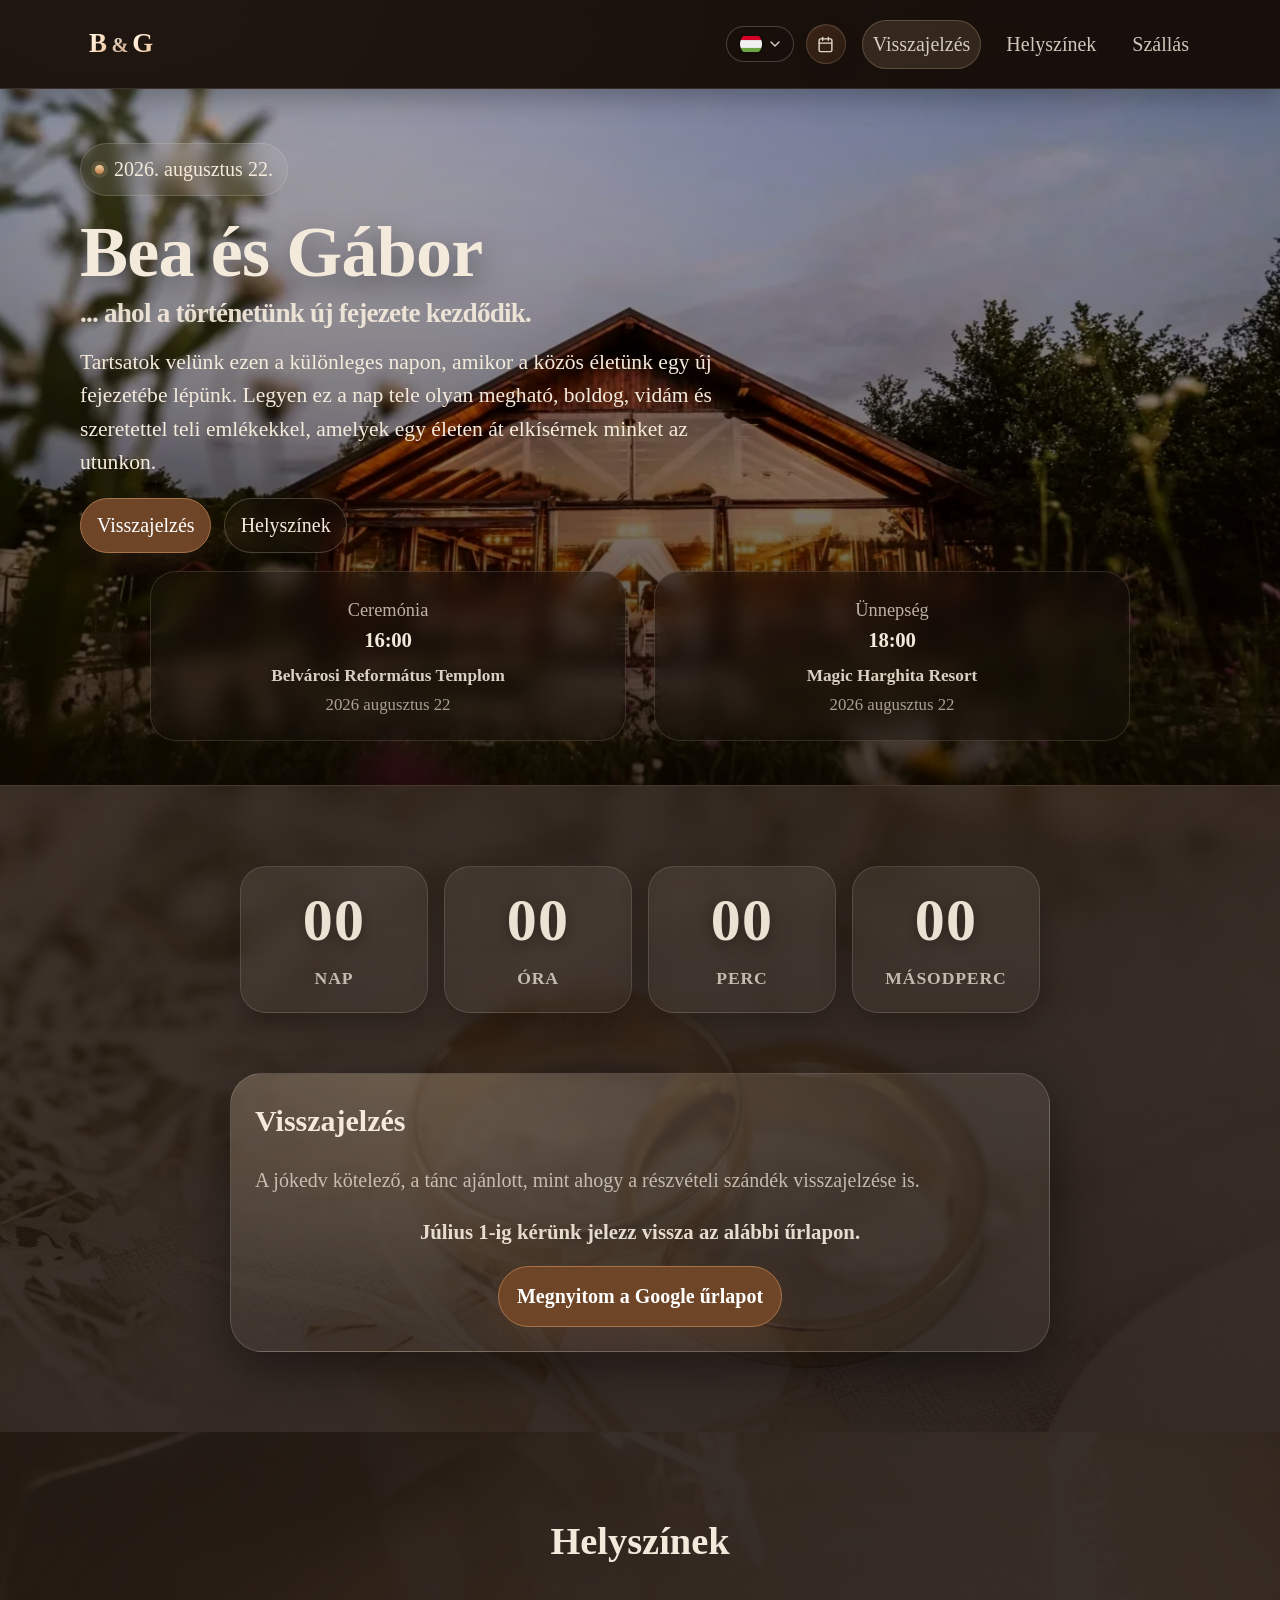
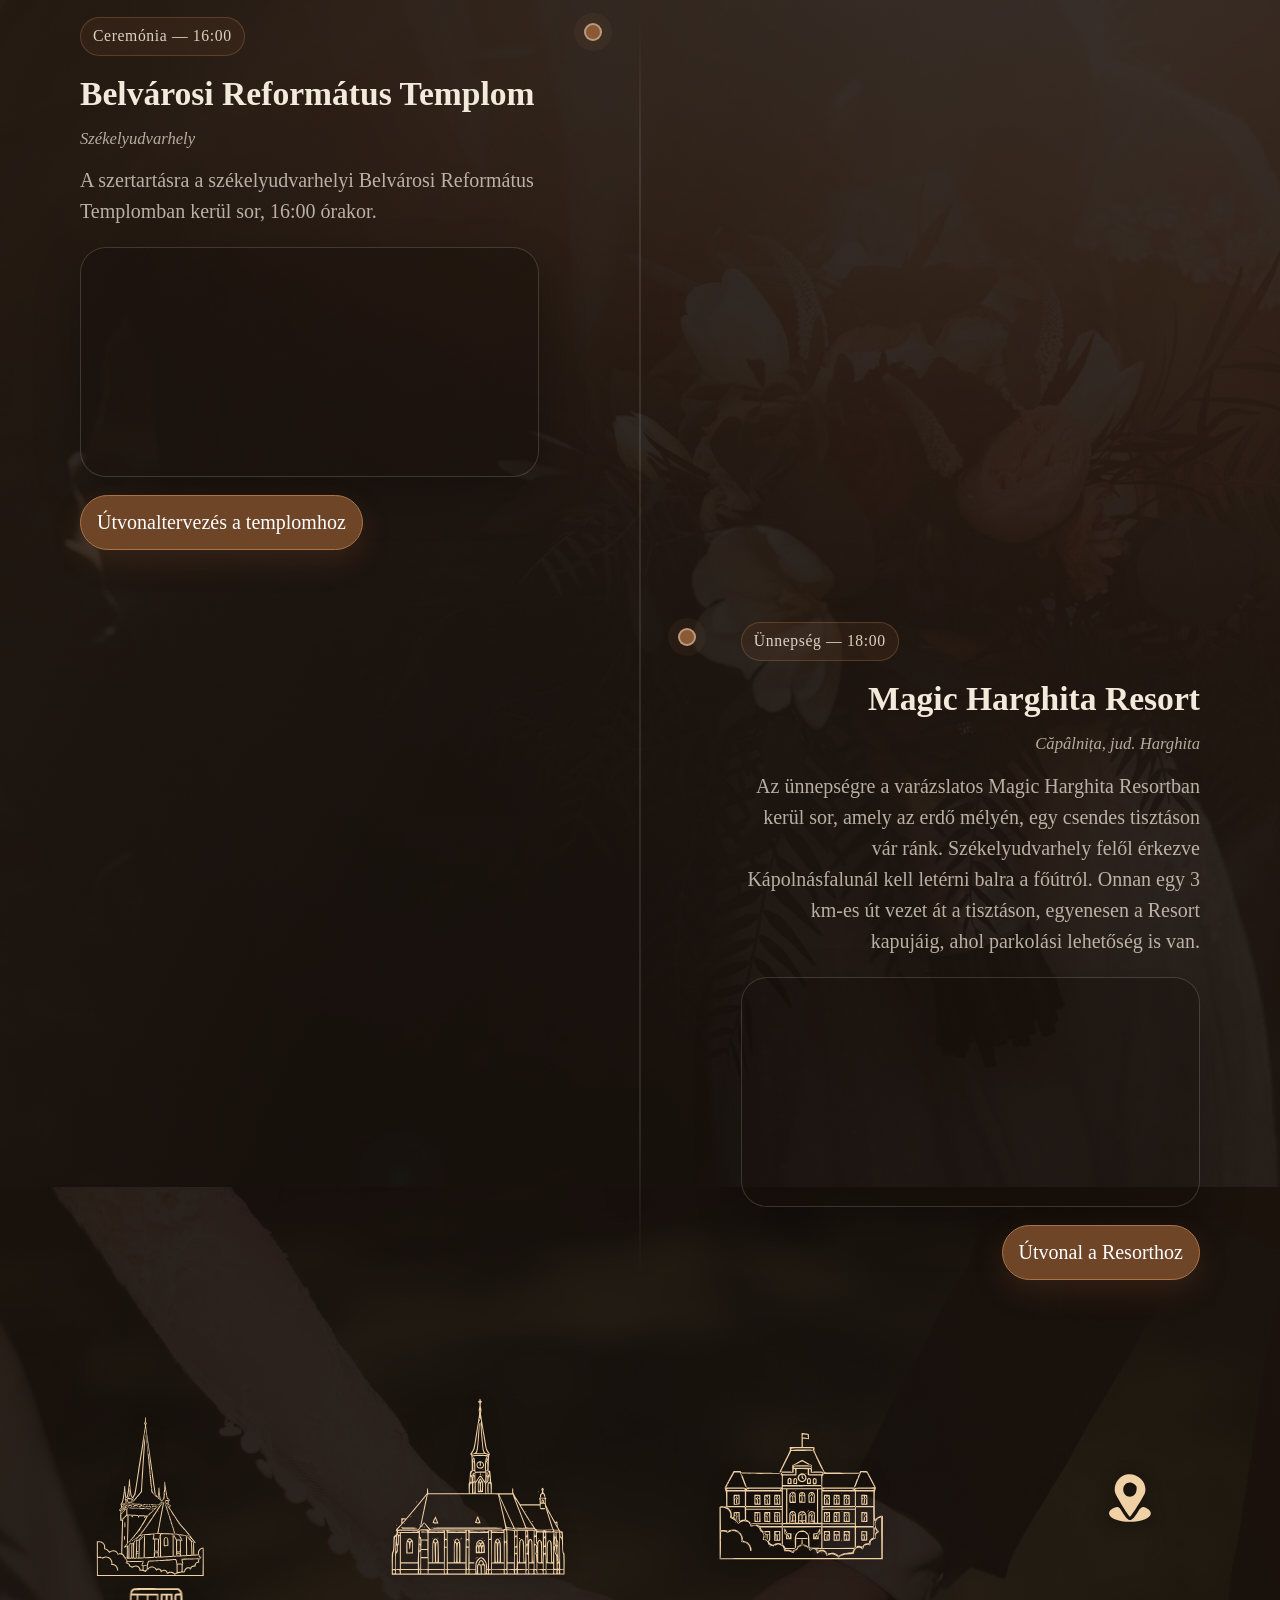
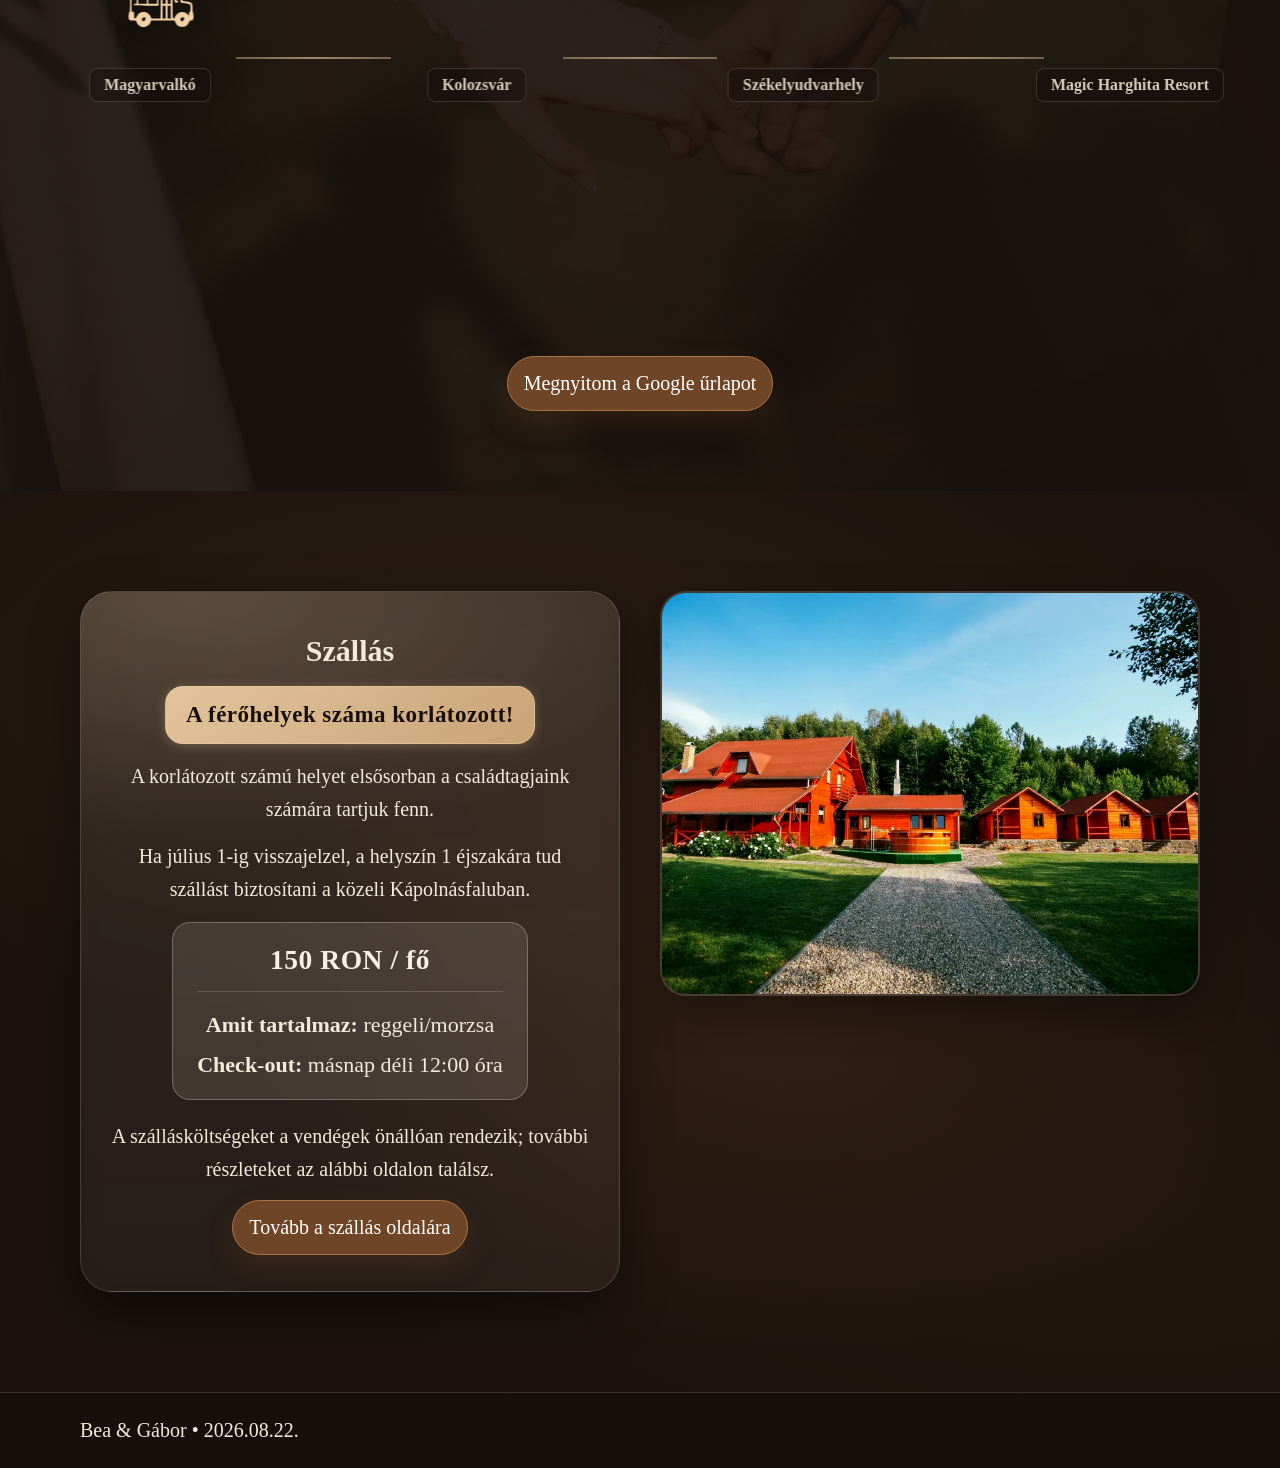
==== commit 763c008c: "move add to calendar button" ====
--- a/index.html
+++ b/index.html
@@ -129,6 +129,21 @@
               </button>
             </div>
           </div>
+          <a
+            class="topbar__cal-quick"
+            id="calendarTopQuick"
+            href="https://calendar.google.com/calendar/render?action=TEMPLATE&amp;text=Bea+%26+G%C3%A1bor+%E2%80%94+Esk%C3%BCv%C5%91&amp;dates=20260822T180000/20260823T060000&amp;details=Szertart%C3%A1s%3A+16%3A00+%E2%80%94+Belv%C3%A1rosi+Reform%C3%A1tus+Templom%2C+Sz%C3%A9kelyudvarhely%0A%C3%9Cnneps%C3%A9g%3A+18%3A00+%E2%80%94+Magic+Harghita+Resort%2C+C%C4%83p%C3%A2lni%C8%9Ba&amp;location=Magic+Harghita+Resort%2C+C%C4%83p%C3%A2lni%C8%9Ba&amp;ctz=Europe%2FBucharest"
+            target="_blank"
+            rel="noopener"
+          >
+            <svg class="topbar__cal-quick-icon" width="15" height="15" viewBox="0 0 24 24" fill="none" stroke="currentColor" stroke-width="2" stroke-linecap="round" stroke-linejoin="round" aria-hidden="true">
+              <rect x="3" y="4" width="18" height="18" rx="2"/>
+              <line x1="16" y1="2" x2="16" y2="6"/>
+              <line x1="8" y1="2" x2="8" y2="6"/>
+              <line x1="3" y1="10" x2="21" y2="10"/>
+            </svg>
+            <span class="calendar-fab__label" data-i18n="nav.calendarShort">Naptár</span>
+          </a>
           <button class="mobile-menu__toggle" aria-label="Menu" id="mobileMenuToggle">
             <span></span>
             <span></span>
@@ -137,7 +152,6 @@
         </div>
         <nav class="topbar__nav" aria-label="Oldal navigáció" id="topbarNav">
           <a class="topbar__cta" href="#rsvp" data-i18n="nav.rsvp">Visszajelzés</a>
-          <a class="topbar__cal" href="https://calendar.google.com/calendar/render?action=TEMPLATE&amp;text=Bea+%26+G%C3%A1bor+%E2%80%94+Esk%C3%BCv%C5%91&amp;dates=20260822T180000/20260823T020000&amp;details=%C3%9Cnneps%C3%A9g+%2F+Celebration%3A+18%3A00+%E2%80%94+Magic+Harghita+Resort%2C+C%C4%83p%C3%A2lni%C8%9Ba&amp;location=Magic+Harghita+Resort%2C+C%C4%83p%C3%A2lni%C8%9Ba&amp;ctz=Europe%2FBucharest" target="_blank" rel="noopener" data-i18n="nav.calendar"><svg class="cal-icon" width="14" height="14" viewBox="0 0 24 24" fill="none" stroke="currentColor" stroke-width="2" stroke-linecap="round" stroke-linejoin="round" aria-hidden="true"><rect x="3" y="4" width="18" height="18" rx="2"/><line x1="16" y1="2" x2="16" y2="6"/><line x1="8" y1="2" x2="8" y2="6"/><line x1="3" y1="10" x2="21" y2="10"/></svg> Mentés naptárba</a>
           <a href="#helyszin" data-i18n="nav.location">Helyszínek</a>
           <a href="#szallas" data-i18n="nav.accommodation">Szállás</a>
         </nav>
@@ -415,6 +429,22 @@
 
     </main>
 
+    <a
+      class="calendar-fab"
+      id="calendarFab"
+      href="https://calendar.google.com/calendar/render?action=TEMPLATE&amp;text=Bea+%26+G%C3%A1bor+%E2%80%94+Esk%C3%BCv%C5%91&amp;dates=20260822T180000/20260823T060000&amp;details=Szertart%C3%A1s%3A+16%3A00+%E2%80%94+Belv%C3%A1rosi+Reform%C3%A1tus+Templom%2C+Sz%C3%A9kelyudvarhely%0A%C3%9Cnneps%C3%A9g%3A+18%3A00+%E2%80%94+Magic+Harghita+Resort%2C+C%C4%83p%C3%A2lni%C8%9Ba&amp;location=Magic+Harghita+Resort%2C+C%C4%83p%C3%A2lni%C8%9Ba&amp;ctz=Europe%2FBucharest"
+      target="_blank"
+      rel="noopener"
+    >
+      <svg class="calendar-fab__icon" width="18" height="18" viewBox="0 0 24 24" fill="none" stroke="currentColor" stroke-width="2" stroke-linecap="round" stroke-linejoin="round" aria-hidden="true">
+        <rect x="3" y="4" width="18" height="18" rx="2"/>
+        <line x1="16" y1="2" x2="16" y2="6"/>
+        <line x1="8" y1="2" x2="8" y2="6"/>
+        <line x1="3" y1="10" x2="21" y2="10"/>
+      </svg>
+      <span class="calendar-fab__label" data-i18n="nav.calendar">Mentés naptárba</span>
+    </a>
+
     <footer class="footer">
       <div class="container footer__inner">
         <div class="footer__left" data-i18n="footer.text">Bea &amp; Gábor • 2026.08.22.</div>
@@ -490,7 +520,7 @@
     </script>
     
     <!-- Defer non-critical JavaScript -->
-    <script src="./i18n.js?v=10" defer></script>
+    <script src="./i18n.js?v=11" defer></script>
     <script defer>
       // Load hero background image immediately (above the fold, critical)
       (function() {
@@ -809,39 +839,58 @@
       // Floating back to top button
       (function() {
         function initBackToTop() {
+          const topbar = document.querySelector('.topbar');
           const backToTopBtn = document.getElementById('backToTop');
-          if (!backToTopBtn) return;
-          
-          // Show/hide button based on scroll position
-          function toggleBackToTop() {
-            if (window.scrollY > 300) {
-              backToTopBtn.classList.add('back-to-top--visible');
-            } else {
-              backToTopBtn.classList.remove('back-to-top--visible');
+          const calendarFab = document.getElementById('calendarFab');
+          const mobileMenuToggle = document.getElementById('mobileMenuToggle');
+          const topbarNav = document.getElementById('topbarNav');
+          if (!topbar && !backToTopBtn && !calendarFab) return;
+
+          function syncFloatingActions() {
+            const scrollY = window.scrollY;
+            const isNearTop = scrollY <= 24;
+            const isMobileLayout = window.innerWidth <= 980;
+            const shouldHideMobileTopbar = isMobileLayout && !isNearTop;
+
+            if (topbar) {
+              topbar.classList.toggle('topbar--mobile-hidden', shouldHideMobileTopbar);
+            }
+            if (shouldHideMobileTopbar && mobileMenuToggle && topbarNav) {
+              mobileMenuToggle.classList.remove('mobile-menu__toggle--active');
+              topbarNav.classList.remove('topbar__nav--open');
+            }
+
+            if (backToTopBtn) {
+              backToTopBtn.classList.toggle('back-to-top--visible', scrollY > 300);
+            }
+            if (calendarFab) {
+              calendarFab.classList.toggle('calendar-fab--visible', shouldHideMobileTopbar);
             }
           }
-          
-          // Smooth scroll to top
-          backToTopBtn.addEventListener('click', function(e) {
-            e.preventDefault();
-            window.scrollTo({
-              top: 0,
-              behavior: 'smooth'
+
+          if (backToTopBtn) {
+            backToTopBtn.addEventListener('click', function(e) {
+              e.preventDefault();
+              window.scrollTo({
+                top: 0,
+                behavior: 'smooth'
+              });
             });
-          });
-          
+          }
+
           // Listen to scroll events (throttled)
           let ticking = false;
           window.addEventListener('scroll', function() {
             if (!ticking) {
               window.requestAnimationFrame(function() {
-                toggleBackToTop();
+                syncFloatingActions();
                 ticking = false;
               });
               ticking = true;
             }
           });
-          toggleBackToTop(); // Check initial state
+          window.addEventListener('resize', syncFloatingActions);
+          syncFloatingActions();
         }
         
         if (document.readyState === 'loading') {
--- a/styles.min.css
+++ b/styles.min.css
@@ -1 +1 @@
-:root{--bg0:#160f0b;--bg1:#1b120d;--wood0:#8b5a34;--wood1:#6f4528;--wood2:#a87449;--cream:#f4eadc;--paper:#f7f0e6;--ink:#1b1410;--muted:rgba(244,234,220,.72);--line:rgba(244,234,220,.14);--shadow:0 18px 50px rgba(0,0,0,.45);--radius:18px;--radius2:26px;--max:1120px;--font-main:"Cormorant Garamond",ui-serif,Georgia,"Times New Roman",Times,serif}*{box-sizing:border-box}html{scroll-behavior:smooth}body{margin:0;color:var(--cream);font-family:var(--font-main);font-size:1.25rem;line-height:1.55;background:radial-gradient(1400px 800px at 10% 0%,rgba(233,198,156,.18),transparent 60%),radial-gradient(1000px 700px at 90% 10%,rgba(189,118,64,.22),transparent 55%),radial-gradient(900px 600px at 60% 90%,rgba(120,72,42,.22),transparent 60%),linear-gradient(115deg,rgba(176,122,78,.16),transparent 45%),linear-gradient(245deg,rgba(103,63,38,.22),transparent 55%),linear-gradient(180deg,var(--bg0),var(--bg1))}a{color:inherit}.container{width:min(var(--max),calc(100% - 40px));margin:0 auto}.muted{color:var(--muted)}.tiny{font-size:1.1rem}.topbar{position:sticky;top:0;z-index:30;background:rgba(18,12,9,.78);backdrop-filter:blur(12px);border-bottom:1px solid rgba(244,234,220,.12);box-shadow:0 10px 24px rgba(0,0,0,.25);overflow:visible}.topbar__inner{display:flex;align-items:center;justify-content:space-between;padding:12px 0;gap:16px;position:relative}.topbar__right{display:flex;align-items:center;gap:12px;margin-left:auto}.topbar__brand{font-family:var(--font-main);font-weight:700;letter-spacing:-.02em;text-decoration:none;color:rgba(244,234,220,.96);display:flex;align-items:center;justify-content:center;position:relative;z-index:35}.topbar__logo{width:80px;height:64px;display:block;filter:brightness(1.1)}.topbar__nav{display:flex;align-items:center;gap:14px;flex-wrap:wrap}.topbar__nav a{text-decoration:none;color:rgba(244,234,220,.84);padding:8px 10px;border-radius:999px;border:1px solid transparent}.topbar__nav a:hover{border-color:rgba(244,234,220,.14);background:rgba(247,240,230,.05)}.topbar__cta{border-color:rgba(240,208,165,.22) !important;background:rgba(240,208,165,.12)}.topbar__cal{display:inline-flex;align-items:center;gap:5px;border-color:rgba(240,208,165,.16) !important;background:rgba(240,208,165,.06)}.cal-icon{flex-shrink:0;opacity:.8}.lang-switcher{position:relative;z-index:1001}.lang-switcher__btn{display:flex;align-items:center;gap:6px;padding:8px 12px;border-radius:999px;border:1px solid rgba(244,234,220,.22);background:rgba(22,15,11,.25);color:rgba(244,234,220,.84);font-size:1.1rem;font-weight:600;cursor:pointer;transition:all .15s ease}.lang-switcher__btn:hover{border-color:rgba(244,234,220,.35);background:rgba(247,240,230,.08)}.lang-switcher__flag{width:24px;height:18px;border-radius:3px;border:1px solid rgba(0,0,0,.15);display:block;flex-shrink:0;object-fit:cover;box-shadow:0 1px 3px rgba(0,0,0,.2)}.lang-switcher__code{min-width:28px;text-align:center}.lang-switcher__icon{transition:transform .2s ease}.lang-switcher__btn[aria-expanded="true"] .lang-switcher__icon{transform:rotate(180deg)}.lang-switcher__dropdown{position:absolute;top:calc(100% + 8px);right:0;background:rgba(22,15,11,.95);backdrop-filter:blur(12px);border:1px solid rgba(244,234,220,.16);border-radius:var(--radius);padding:6px;min-width:100px;opacity:0;visibility:hidden;transform:translateY(-10px);transition:opacity .2s ease,transform .2s ease,visibility .2s ease;z-index:1000;box-shadow:0 12px 30px rgba(0,0,0,.4);pointer-events:none}.lang-switcher__dropdown--open{opacity:1;visibility:visible;transform:translateY(0);pointer-events:auto}.lang-switcher__option{display:flex;align-items:center;gap:8px;width:100%;padding:10px 14px;border:none;background:transparent;color:rgba(244,234,220,.84);text-align:left;border-radius:8px;cursor:pointer;font-size:1.1rem;font-weight:600;transition:all .15s ease}.lang-switcher__option:hover{background:rgba(247,240,230,.1);color:rgba(244,234,220,.96)}.lang-switcher__option-flag{width:24px;height:16px;border-radius:2px;border:1px solid rgba(0,0,0,.2);display:block;flex-shrink:0;object-fit:cover;box-shadow:0 1px 3px rgba(0,0,0,.2)}.mobile-menu__toggle{display:none;flex-direction:column;gap:4px;padding:8px;border:none;background:transparent;cursor:pointer;z-index:50}.mobile-menu__toggle span{width:24px;height:2px;background:rgba(244,234,220,.84);border-radius:2px;transition:all .3s ease}.mobile-menu__toggle--active span:nth-child(1){transform:rotate(45deg) translate(6px,6px)}.mobile-menu__toggle--active span:nth-child(2){opacity:0}.mobile-menu__toggle--active span:nth-child(3){transform:rotate(-45deg) translate(6px,-6px)}.skip-link{position:absolute;left:-9999px;top:8px;background:var(--paper);color:var(--ink);padding:10px 12px;border-radius:12px;box-shadow:var(--shadow);z-index:1000}.skip-link:focus{left:12px}.hero{position:relative;padding:54px 0 44px;overflow:hidden;border-bottom:1px solid var(--line);min-height:60vh}.hero__bg{position:absolute;inset:-40px;background:radial-gradient(900px 520px at 18% 12%,rgba(240,208,165,.18),transparent 60%),linear-gradient(180deg,rgba(22,15,11,.18),rgba(22,15,11,.82));background-size:cover;background-position:center 25%;filter:saturate(1.03) contrast(1.08);transform:scale(1.02);will-change:transform}.hero__bg.loaded{background-image:radial-gradient(900px 520px at 18% 12%,rgba(240,208,165,.18),transparent 60%),linear-gradient(180deg,rgba(22,15,11,.18),rgba(22,15,11,.82)),url("./event_buiding.webp")}.hero__content{position:relative}.badge{display:inline-flex;align-items:center;gap:10px;padding:10px 14px;border-radius:999px;background:rgba(247,240,230,.08);border:1px solid rgba(247,240,230,.16);backdrop-filter:blur(10px)}.badge__dot{width:9px;height:9px;border-radius:50%;background:linear-gradient(180deg,#f0d0a5,#c07a45);box-shadow:0 0 0 4px rgba(240,208,165,.14)}.hero__title{margin:18px 0 8px;letter-spacing:-.02em}.hero__names{display:block;font-family:var(--font-main);font-size:clamp(2.8rem,6vw,4.5rem);line-height:1.08;text-shadow:0 10px 30px rgba(0,0,0,.45)}.hero__subtitle{display:block;font-size:clamp(1.4rem,3vw,1.7rem);font-weight:600;color:rgba(244,234,220,.92)}.hero__lead{max-width:62ch;font-size:1.35rem;margin:12px 0 18px}.hero__cta{display:flex;gap:12px;flex-wrap:wrap;margin:16px 0 18px}.btn{display:inline-flex;align-items:center;justify-content:center;gap:10px;border-radius:999px;padding:11px 16px;text-decoration:none;border:1px solid rgba(244,234,220,.22);background:rgba(22,15,11,.25);backdrop-filter:blur(10px);box-shadow:0 12px 30px rgba(0,0,0,.25);transition:transform .15s ease,background .15s ease,border-color .15s ease}.btn:hover{transform:translateY(-1px);border-color:rgba(244,234,220,.35)}.btn:active{transform:translateY(0px)}.btn--primary{border-color:#A87449;background:#6F4528;color:#fff;box-shadow:0 12px 28px rgba(111,69,40,.28)}.btn--primary:hover{background:#8B5A34;border-color:#A87449}.btn--ghost{background:rgba(22,15,11,.28)}.btn--big{padding:14px 18px;font-weight:700}.quickfacts{display:grid;grid-template-columns:repeat(2,minmax(0,1fr));gap:28px;max-width:980px;margin:18px auto 0}.quickfacts__item{padding:18px 18px 16px;border-radius:var(--radius2);background:rgba(22,15,11,.40);border:1px solid rgba(244,234,220,.14);backdrop-filter:blur(10px);min-height:170px;display:flex;flex-direction:column;justify-content:center;text-align:center}.quickfacts__k{font-size:1.15rem;color:rgba(244,234,220,.74)}.quickfacts__v{font-size:1.3rem;font-weight:750;letter-spacing:-.01em}.quickfacts__place{font-size:1.08rem;line-height:1.35;color:rgba(244,234,220,.88);margin-top:8px;font-weight:600}.quickfacts__date{font-size:1.05rem;color:rgba(244,234,220,.65);margin-top:4px}.quickfacts__detail{font-size:1.05rem;color:rgba(244,234,220,.65);margin-top:4px;font-style:italic}.location-detail{font-size:1.1rem;color:rgba(244,234,220,.75);margin:6px 0 12px;font-style:italic}.section--locations{padding:80px 0}.locations__title{text-align:center;font-size:2.4rem;margin:0 0 36px;font-family:var(--font-main)}.locations-stack{position:relative;display:grid;gap:54px;max-width:1120px;margin:0 auto}.locations-stack::before{content:"";position:absolute;left:50%;top:10px;bottom:10px;width:1px;transform:translateX(-50%);background:linear-gradient(180deg,rgba(244,234,220,0),rgba(244,234,220,.22) 12%,rgba(244,234,220,.22) 88%,rgba(244,234,220,0));pointer-events:none}.location-block{position:relative;width:min(46%,520px);padding:10px 0 8px}.location-block::before{content:"";position:absolute;top:16px;width:14px;height:14px;border-radius:999px;background:#8B5A34;border:2px solid rgba(244,234,220,.44);box-shadow:0 0 0 10px rgba(168,116,73,.08);z-index:2}.location-block--left{margin-right:auto;padding-right:56px}.location-block--left::before{right:-7px}.location-block--right{margin-left:auto;padding-left:56px}.location-block--right::before{left:-7px}.location-block__inner{max-width:none;margin:0}.location-block__eyebrow{margin:0 0 12px;display:inline-flex;align-items:center;padding:6px 12px;border-radius:999px;background:rgba(111,69,40,.18);border:1px solid rgba(168,116,73,.35);color:rgba(244,234,220,.88);font-size:.98rem;letter-spacing:.04em}.location-block__place{text-align:left;font-size:clamp(1.65rem,3vw,2.1rem);font-weight:600;margin:0 0 6px;color:var(--cream)}.location-block__detail{text-align:left;font-size:1.04rem;color:rgba(244,234,220,.7);font-style:italic;margin:0 0 14px}.location-block__desc{text-align:left;margin:0;max-width:60ch}.location-block--right .location-block__eyebrow{margin-left:auto}.location-block--right .location-block__place,.location-block--right .location-block__detail,.location-block--right .location-block__desc{text-align:right;margin-left:auto}.location-map{margin:20px 0 6px;max-width:460px}.location-map__shell{position:relative;min-height:230px;border-radius:var(--radius2);overflow:hidden;border:1px solid rgba(244,234,220,.16);background:rgba(22,15,11,.26);box-shadow:0 18px 45px rgba(0,0,0,.28)}.location-map__preview,.location-map__frame{position:absolute;inset:0}.location-map__preview{display:flex;flex-direction:column;justify-content:flex-end;align-items:flex-start;padding:24px;background:radial-gradient(220px 160px at 78% 22%,rgba(168,116,73,.24),transparent 70%),radial-gradient(260px 180px at 24% 84%,rgba(244,234,220,.08),transparent 72%),linear-gradient(145deg,rgba(34,23,17,.82),rgba(18,12,9,.95));transition:opacity .35s ease,transform .35s ease}.location-map__preview::before{content:"";position:absolute;inset:0;background:repeating-linear-gradient(120deg,rgba(244,234,220,.05) 0 1px,transparent 1px 28px),repeating-linear-gradient(32deg,rgba(244,234,220,.04) 0 1px,transparent 1px 40px);opacity:.45;pointer-events:none}.location-map__preview::after{content:"";position:absolute;right:28px;top:24px;width:86px;height:86px;background-image:url("data:image/svg+xml,%3Csvg xmlns='http://www.w3.org/2000/svg' viewBox='0 0 64 64' fill='none' stroke='%23f4eadc' stroke-width='3' stroke-linecap='round' stroke-linejoin='round'%3E%3Cpath opacity='.28' d='M14 14 4 18v32l10-4 18 6 10-4V16l-18-6-10 4Z'/%3E%3Cpath opacity='.24' d='M14 14v32M32 20v32'/%3E%3Cpath opacity='.58' d='M47 16a8 8 0 0 0-8 8c0 6.6 8 16 8 16s8-9.4 8-16a8 8 0 0 0-8-8Z'/%3E%3Ccircle opacity='.72' cx='47' cy='24' r='3.5' fill='%23f4eadc'/%3E%3C/svg%3E");background-repeat:no-repeat;background-position:center;background-size:contain;opacity:.55;pointer-events:none}.location-map__load{position:relative;z-index:1}.location-map__load{min-width:168px;justify-content:center;color:var(--cream);background:rgba(244,234,220,.14);border-color:rgba(244,234,220,.32);backdrop-filter:blur(8px);box-shadow:0 0 0 0 rgba(168,116,73,0)}.location-map__load:hover{background:rgba(244,234,220,.20);border-color:rgba(244,234,220,.42)}.location-block--right .location-map{margin-left:auto}.location-block--right .location-map__preview{align-items:flex-end}.location-block--right .location-map__preview::after{left:28px;right:auto}.location-block--right .location-map__load{align-self:flex-end}.location-map__frame{opacity:0;transition:opacity .4s ease;background:rgba(22,15,11,.10)}.location-map__frame iframe{width:100%;height:100%;border:0;display:block}.location-map.is-loading .location-map__load{pointer-events:none}.location-map.is-loading .location-map__load::after{content:"";display:inline-block;width:14px;height:14px;margin-left:10px;border-radius:999px;border:2px solid rgba(244,234,220,.42);border-top-color:#fff;animation:locationMapSpin .8s linear infinite;vertical-align:-2px}.location-map.is-loaded .location-map__preview{opacity:0;transform:scale(1.03);pointer-events:none}.location-map.is-loaded .location-map__frame{opacity:1}.location-block .actions{justify-content:flex-start;margin-top:18px}.location-block--right .actions{justify-content:flex-end}@keyframes locationMapSpin{to{transform:rotate(360deg)}}.section--countdown{padding:60px 0;border-bottom:1px solid var(--line);background:rgba(0,0,0,.05)}.countdown{display:grid;grid-template-columns:repeat(4,minmax(0,1fr));gap:16px;max-width:800px;margin:0 auto 60px auto}.countdown__item{text-align:center;padding:20px 16px;border-radius:var(--radius2);background:linear-gradient(180deg,rgba(247,240,230,.08),rgba(247,240,230,.045));border:1px solid rgba(244,234,220,.14);backdrop-filter:blur(10px);box-shadow:0 12px 30px rgba(0,0,0,.25)}.countdown__value{font-size:clamp(2.5rem,5vw,3.75rem);font-weight:700;font-family:var(--font-main);color:rgba(244,234,220,.96);letter-spacing:0.02em;line-height:1.1;margin-bottom:6px;text-shadow:0 4px 12px rgba(0,0,0,.3);min-height:1.2em;display:inline-block;min-width:2ch;text-align:center}.countdown__label{font-size:1.1rem;color:rgba(244,234,220,.74);text-transform:uppercase;letter-spacing:0.05em;font-weight:600}.section{padding:80px 0;position:relative}.section__head{margin-bottom:18px}.section__head h2{margin:0 0 6px;font-size:2.2rem;letter-spacing:-.015em;font-family:var(--font-main)}.section--cards{background:rgba(0,0,0,.10)}.section--bg{min-height:400px;position:relative;overflow:hidden}.section--bg::before{content:"";position:absolute;inset:0;background-size:cover;background-position:center;background-attachment:scroll;opacity:0.10;z-index:0;pointer-events:none;aspect-ratio:16 / 9}.section--bg>*{position:relative;z-index:1}.section--bg-helyszin::before{inset:0 0 40% 0;background-image:url("./wedding_pic_2.webp");background-position:center 30%;opacity:0.12;aspect-ratio:auto;content-visibility:auto}.section--bg-helyszin::after{content:"";position:absolute;left:0;right:0;top:60%;bottom:0;background-image:url("./wedding_pic_1.webp");background-size:cover;background-position:center 40%;background-attachment:scroll;opacity:0.08;z-index:0;pointer-events:none;aspect-ratio:auto}.section--bg-szallas::before{background:radial-gradient(ellipse 80% 60% at 30% 20%,rgba(168,116,73,.10),transparent 70%),radial-gradient(ellipse 70% 50% at 70% 80%,rgba(111,69,40,.08),transparent 70%);opacity:1;height:100%;content-visibility:auto}.section--bg-rsvp::before{background-image:url("./rings.webp");background-position:center;opacity:0.10;height:100%;aspect-ratio:auto;content-visibility:auto}.cards{display:grid;grid-template-columns:repeat(3,minmax(0,1fr));gap:14px}.card{border-radius:var(--radius2);background:linear-gradient(180deg,rgba(247,240,230,.08),rgba(247,240,230,.045));border:1px solid rgba(244,234,220,.14);box-shadow:0 18px 45px rgba(0,0,0,.25);padding:18px}.card__icon{width:44px;height:44px;border-radius:14px;display:grid;place-items:center;background:rgba(240,208,165,.12);border:1px solid rgba(240,208,165,.18);margin-bottom:10px;color:rgba(244,234,220,.92)}.icon{width:22px;height:22px;display:block}.card__title{margin:0 0 3px;font-size:1.5rem;letter-spacing:-.012em}.card__meta{margin:0 0 10px;color:rgba(244,234,220,.92)}.card__text{margin:0;color:rgba(244,234,220,.82)}.split{display:grid;grid-template-columns:1.05fr .95fr;gap:22px;align-items:center}.split--reverse{grid-template-columns:.95fr 1.05fr}.split--reverse .split__text{order:2}.split--reverse .split__media{order:1}.split__text h2{margin:0 0 10px}.actions{display:flex;gap:12px;flex-wrap:wrap;margin-top:14px}.highlight{padding:.08em .3em;border-radius:10px;background:rgba(240,208,165,.14);border:1px solid rgba(240,208,165,.20)}.map{width:100%;position:relative}.map__frame{position:relative;border-radius:var(--radius2);overflow:hidden;border:2px solid rgba(244,234,220,.2);background:rgba(247,240,230,.05);box-shadow:0 20px 60px rgba(0,0,0,.4),0 0 0 1px rgba(244,234,220,.1) inset;aspect-ratio:4 / 3;transition:transform .3s ease,box-shadow .3s ease}.map__frame:hover{transform:translateY(-4px);box-shadow:0 24px 70px rgba(0,0,0,.5),0 0 0 1px rgba(244,234,220,.15) inset}.map__frame iframe{width:100%;height:100%;border:0;display:block;filter:hue-rotate(-15deg) saturate(1.5) contrast(1.25) brightness(0.88) sepia(0.2)}.map__overlay{position:absolute;top:0;left:0;right:0;bottom:0;pointer-events:none;background:linear-gradient(135deg,rgba(168,116,73,.12) 0%,transparent 60%),linear-gradient(225deg,rgba(208,122,69,.08) 0%,transparent 60%),radial-gradient(circle at 30% 40%,rgba(244,234,220,.06) 0%,transparent 50%);border-radius:var(--radius2);z-index:1;mix-blend-mode:soft-light}.route-section{max-width:1200px;margin:60px auto 0;padding:0 20px}.route-section__intro{text-align:center;margin-bottom:24px;color:var(--muted);max-width:900px;margin-left:auto;margin-right:auto}.route-animation{margin-top:0;margin-bottom:0;padding:40px 20px 20px 20px;opacity:0;transform:translateY(20px);transition:opacity .6s ease,transform .6s ease;background:transparent}.route-path{background:transparent}.route-animation--visible{opacity:1;transform:translateY(0)}.route-path{display:flex;align-items:center;justify-content:space-between;max-width:1200px;margin:0 auto;position:relative;gap:16px;padding:20px 0}.route-line{flex:1;height:2px;background:linear-gradient(90deg,rgba(240,208,165,.4) 0%,rgba(240,208,165,.6) 50%,rgba(240,208,165,.4) 100%);position:relative;overflow:hidden;min-width:60px}.route-line::after{content:"";position:absolute;top:0;left:-100%;width:100%;height:100%;background:linear-gradient(90deg,transparent 0%,rgba(240,208,165,.8) 50%,transparent 100%);animation:routePulse 3s ease-in-out infinite}.route-bus{position:absolute;left:0;top:200px;transform:translateX(-50%);opacity:0;transition:opacity .4s ease;z-index:10;filter:drop-shadow(0 2px 8px rgba(0,0,0,.3))}.route-bus img{display:block;width:65px;height:65px}.route-bus--visible{opacity:1}.route-bus--moving{}@media (max-width:720px){.route-bus--moving{}}.route-stop{display:flex;flex-direction:column;align-items:center;gap:8px;flex-shrink:0;min-width:140px;position:relative;z-index:5;min-height:500px}.route-stop__icon{width:64px;height:64px;display:block;filter:drop-shadow(0 2px 8px rgba(0,0,0,.4));background:transparent !important;border:none;object-fit:contain;mix-blend-mode:normal;position:absolute;top:90px;left:50%;transform:translate(-50%,-50%)}.route-stop:not(.route-stop--end):not(.route-stop--2) .route-stop__icon{width:216px;height:216px}.route-stop--2 .route-stop__icon{width:216px;height:216px}.route-stop--end .route-stop__icon{width:48px;height:48px}.route-stop__label{font-size:1rem;color:rgba(244,234,220,.85);text-align:center;font-weight:600;padding:6px 14px;border-radius:8px;background:rgba(22,15,11,.5);border:1px solid rgba(244,234,220,.16);backdrop-filter:blur(8px);line-height:1.3;position:absolute;top:260px;left:50%;transform:translateX(-50%);width:auto;max-width:320px;white-space:nowrap}@keyframes routeMove{0%{left:0;transform:translateX(-50%)}33.33%{left:calc(25% + 80px);transform:translateX(-50%)}66.66%{left:calc(50% + 160px);transform:translateX(-50%)}100%{left:calc(75% + 240px);transform:translateX(-50%)}}@keyframes routePulse{0%,100%{left:-100%}50%{left:100%}}@media (max-width:920px){.route-path{max-width:100%;gap:12px}.route-stop{min-width:100px}.route-stop__label{font-size:.95rem;padding:5px 8px}}@media (max-width:720px){.route-path{display:grid;grid-template-columns:60px auto 1fr;gap:0 12px;max-width:100%;padding:20px 10px;align-items:center;position:relative}.route-stop{display:contents}.route-stop__icon{grid-column:2;position:static !important;transform:none !important;width:110px !important;height:110px !important;margin:0 auto;align-self:center;justify-self:center}.route-stop--2 .route-stop__icon{width:110px !important;height:110px !important;margin:0 auto}.route-stop--end .route-stop__icon{width:36px !important;height:36px !important;margin:0 auto}.route-stop__label{grid-column:3;position:static !important;transform:none !important;top:auto !important;left:auto !important;margin:0;text-align:center;font-size:.8rem;padding:6px 8px;white-space:normal;align-self:center;max-width:140px;width:auto;line-height:1.3}.route-line{grid-column:2;width:2px;height:40px;min-width:2px;min-height:40px;margin:0 auto;justify-self:center}.route-line::after{top:-100%;left:0;width:100%;height:100%;background:linear-gradient(180deg,transparent 0%,rgba(240,208,165,.8) 50%,transparent 100%);animation:routePulseVertical 3s ease-in-out infinite}.route-bus{grid-column:1;position:absolute !important;left:10px !important;right:auto !important;top:40px !important;bottom:auto !important;transform:translateY(0);z-index:5;width:48px;height:48px;max-width:48px}.route-bus img{width:48px;height:48px;display:block}.route-bus--visible{opacity:1 !important}.route-bus--moving{animation:routeMoveVerticalMobile 6s ease-in-out forwards}@keyframes routeMoveVerticalMobile{0%{transform:translateY(0)}33.33%{transform:translateY(150px)}66.66%{transform:translateY(300px)}100%{transform:translateY(450px)}}@keyframes routePulseVertical{0%,100%{top:-100%}50%{top:100%}}}@media (max-width:390px){.route-path{grid-template-columns:55px auto 1fr;gap:0 8px;padding:20px 8px}.route-stop__label{max-width:120px;font-size:.75rem;padding:5px 6px}.route-bus{left:5px !important;right:auto !important;width:42px !important;height:42px !important}.route-bus img{width:42px !important;height:42px !important}.route-stop__icon{width:90px !important;height:90px !important}.route-stop--2 .route-stop__icon{width:90px !important;height:90px !important}}@keyframes routeMoveVertical{0%{top:200px;left:50%;transform:translateX(-50%)}33.33%{top:200px;left:calc(25% + 80px);transform:translateX(-50%)}66.66%{top:200px;left:calc(50% + 160px);transform:translateX(-50%)}100%{top:200px;left:calc(75% + 240px);transform:translateX(-50%)}}@keyframes routePulseVertical{0%,100%{top:-100%}50%{top:100%}}@media (prefers-reduced-motion:reduce){.route-bus--moving{animation:none}}.section--gallery{border-top:1px solid var(--line);border-bottom:1px solid var(--line);background:rgba(0,0,0,.07)}.gallery{display:grid;grid-template-columns:repeat(12,minmax(0,1fr));gap:12px}.photo{margin:0;border-radius:var(--radius2);overflow:hidden;border:1px solid rgba(244,234,220,.12);background:rgba(0,0,0,.15);box-shadow:0 16px 40px rgba(0,0,0,.25)}.photo:nth-child(1){grid-column:span 5}.photo:nth-child(2){grid-column:span 4}.photo:nth-child(3){grid-column:span 3}.photo img{width:100%;height:100%;display:block;object-fit:cover;filter:saturate(1.05) contrast(1.03)}.pill{display:inline-flex;gap:10px;align-items:center;padding:10px 12px;border-radius:999px;border:1px solid rgba(240,208,165,.22);background:rgba(22,15,11,.35);margin:8px 0 12px}.bullets{margin:0;padding-left:18px;color:rgba(244,234,220,.86)}.bullets li{margin:8px 0}.cabin{border-radius:var(--radius2);border:1px solid rgba(244,234,220,.14);background:rgba(247,240,230,.06);box-shadow:var(--shadow);padding:14px}.cabin svg{width:100%;height:auto;display:block}.cabin__caption{margin-top:10px;font-weight:650;color:rgba(244,234,220,.9);letter-spacing:-.01em}.accommodation-gallery{display:block;margin:0}.accommodation-photo{margin:0;border-radius:var(--radius2);overflow:hidden;border:2px solid rgba(244,234,220,.18);background:rgba(0,0,0,.2);box-shadow:0 16px 40px rgba(0,0,0,.35),0 0 0 1px rgba(244,234,220,.1) inset;aspect-ratio:4 / 3;transition:transform .3s ease,box-shadow .3s ease}.accommodation-photo:hover{transform:translateY(-4px);box-shadow:0 20px 50px rgba(0,0,0,.4),0 0 0 1px rgba(244,234,220,.15) inset}.accommodation-photo img{width:100%;height:100%;display:block;object-fit:cover;filter:saturate(1.08) contrast(1.05) brightness(0.98);transition:filter .3s ease}.accommodation-photo:hover img{filter:saturate(1.12) contrast(1.08) brightness(1.02)}.section--rsvp{padding:100px 0;min-height:600px;padding:80px 0}.rsvp{display:flex;justify-content:center;margin-top:60px}.rsvp__box{width:min(820px,100%);border-radius:32px;padding:24px;background:radial-gradient(900px 420px at 20% 0%,rgba(240,208,165,.20),transparent 60%),linear-gradient(180deg,rgba(247,240,230,.09),rgba(247,240,230,.05));border:1px solid rgba(244,234,220,.16);box-shadow:var(--shadow)}.rsvp__box h2{margin:0 0 8px}.rsvp__deadline{margin:18px 0;text-align:center;color:rgba(244,234,220,.92);font-weight:600;font-size:1.3rem}.actions--center{justify-content:center}.section--accommodation{padding:100px 0}.accommodation{display:grid;grid-template-columns:1fr 1fr;gap:40px;align-items:start;max-width:1200px;margin:0 auto}.accommodation__box{width:min(820px,100%);border-radius:32px;padding:36px 30px;background:radial-gradient(900px 420px at 20% 0%,rgba(240,208,165,.20),transparent 60%),linear-gradient(180deg,rgba(247,240,230,.09),rgba(247,240,230,.05));border:1px solid rgba(244,234,220,.16);box-shadow:var(--shadow);backdrop-filter:blur(10px)}.accommodation__box h2{margin:0 0 12px;text-align:center}.accommodation__box p{text-align:center}.accommodation__block{margin:0 0 14px;line-height:1.65}.accommodation__callout{text-align:center;font-weight:700;font-size:1.15em;letter-spacing:.02em;color:var(--bg0);background:linear-gradient(135deg,rgba(240,208,165,.92),rgba(220,180,130,.88));border:1px solid rgba(240,208,165,.5);border-radius:var(--radius);padding:10px 20px;margin:0 auto 16px;max-width:max-content;box-shadow:0 2px 12px rgba(240,208,165,.25)}.accommodation__details-wrap{display:flex;justify-content:center;width:100%;margin:16px 0 20px}.accommodation__details{display:flex;flex-direction:column;align-items:center;padding:16px 24px;max-width:min(100%,420px);text-align:center;color:var(--cream);background:rgba(244,234,220,.12);border:1px solid rgba(244,234,220,.28);border-radius:var(--radius);font-size:1.1em}.accommodation__details-price{font-family:var(--font-main);font-weight:700;font-size:1.25em;letter-spacing:.02em;color:var(--paper);padding-bottom:10px;margin-bottom:10px;border-bottom:1px solid rgba(244,234,220,.18);width:100%}.accommodation__details>div{text-align:center;width:100%}.accommodation__details>div + div{margin-top:6px}.accommodation__box .actions--center{justify-content:center}.footer{border-top:1px solid var(--line);padding:22px 0;background:rgba(0,0,0,.18)}.footer__inner{display:flex;justify-content:space-between;align-items:center;gap:16px}.footer a{text-decoration:none;padding:8px 10px;border-radius:12px;border:1px solid rgba(244,234,220,.14);background:rgba(22,15,11,.25)}@media (max-width:920px){.quickfacts{grid-template-columns:1fr}.cards{grid-template-columns:1fr}.split{grid-template-columns:1fr}.split--reverse .split__text{order:1}.split--reverse .split__media{order:2}.photo:nth-child(1),.photo:nth-child(2),.photo:nth-child(3){grid-column:span 12}.locations-stack{gap:34px;max-width:700px}.locations-stack::before,.location-block::before{display:none}.location-block,.location-block--left,.location-block--right{width:100%;margin:0;padding:0}.location-block__inner{max-width:none}.location-block--right .location-block__eyebrow{margin-left:0}.location-block--right .location-block__place,.location-block--right .location-block__detail,.location-block--right .location-block__desc{text-align:left;margin-left:0}.location-block--right .location-map{margin-left:0}.location-block--right .location-map__preview{align-items:flex-start}.location-block--right .location-map__preview::after{right:18px;left:auto}.location-block--right .location-map__load{align-self:flex-start}.location-block .actions,.location-block--right .actions{justify-content:flex-start}.location-map__shell{min-height:210px}.location-map__preview{padding:22px 18px}.accommodation{grid-template-columns:1fr;gap:30px}.accommodation-gallery{margin-top:0}.accommodation-photo{max-height:300px}.topbar__nav{gap:8px}.topbar__nav a{padding:7px 9px}.hero{padding-top:44px}.section--bg::before{background-attachment:scroll}.countdown{grid-template-columns:repeat(2,minmax(0,1fr));gap:12px}.mobile-menu__toggle{display:flex}.topbar{background:rgba(18,12,9,.85)}.topbar__logo{filter:brightness(1.5) contrast(1.2)}.topbar__nav{position:absolute;top:100%;left:0;right:0;background:rgba(18,12,9,.98);backdrop-filter:blur(16px);border-bottom:1px solid rgba(244,234,220,.12);flex-direction:column;padding:16px 20px;gap:8px;opacity:0;visibility:hidden;transform:translateY(-10px);transition:all .3s ease;box-shadow:0 10px 30px rgba(0,0,0,.3)}.topbar__nav--open{opacity:1;visibility:visible;transform:translateY(0)}.topbar__nav a{width:100%;padding:12px 16px;text-align:left}}@media (max-width:720px){.topbar__inner{align-items:center}.topbar__logo{filter:brightness(1.6) contrast(1.25)}.topbar__nav{flex-wrap:nowrap;overflow-x:auto;-webkit-overflow-scrolling:touch;scrollbar-width:none;gap:8px;padding-bottom:6px;max-width:100%}.topbar__nav::-webkit-scrollbar{display:none}.topbar__nav a{white-space:nowrap}.countdown{grid-template-columns:repeat(2,minmax(0,1fr));gap:10px}.countdown__value{font-size:clamp(1.9rem,6vw,2.75rem)}.countdown__label{font-size:1rem}}@media (prefers-reduced-motion:reduce){html{scroll-behavior:auto}.btn{transition:none}}.back-to-top{position:fixed;bottom:24px;right:24px;width:48px;height:48px;border-radius:50%;background:linear-gradient(135deg,#d07a45 0%,#a87449 100%);border:none;color:#f4eadc;cursor:pointer;display:flex;align-items:center;justify-content:center;box-shadow:0 4px 12px rgba(0,0,0,.2);opacity:0;visibility:hidden;transform:translateY(20px);transition:opacity .3s ease,visibility .3s ease,transform .3s ease,background .2s ease;z-index:100;padding:0}.back-to-top:hover{background:linear-gradient(135deg,#e08a55 0%,#b88459 100%);transform:translateY(-2px);box-shadow:0 6px 16px rgba(0,0,0,.3)}.back-to-top:active{transform:translateY(0)}.back-to-top--visible{opacity:1;visibility:visible;transform:translateY(0)}.back-to-top svg{width:20px;height:20px}@media (max-width:720px){.back-to-top{bottom:20px;right:20px;width:44px;height:44px}.back-to-top svg{width:18px;height:18px}}+:root{--bg0:#160f0b;--bg1:#1b120d;--wood0:#8b5a34;--wood1:#6f4528;--wood2:#a87449;--cream:#f4eadc;--paper:#f7f0e6;--ink:#1b1410;--muted:rgba(244,234,220,.72);--line:rgba(244,234,220,.14);--shadow:0 18px 50px rgba(0,0,0,.45);--radius:18px;--radius2:26px;--max:1120px;--font-main:"Cormorant Garamond",ui-serif,Georgia,"Times New Roman",Times,serif}*{box-sizing:border-box}html{scroll-behavior:smooth}body{margin:0;color:var(--cream);font-family:var(--font-main);font-size:1.25rem;line-height:1.55;background:radial-gradient(1400px 800px at 10% 0%,rgba(233,198,156,.18),transparent 60%),radial-gradient(1000px 700px at 90% 10%,rgba(189,118,64,.22),transparent 55%),radial-gradient(900px 600px at 60% 90%,rgba(120,72,42,.22),transparent 60%),linear-gradient(115deg,rgba(176,122,78,.16),transparent 45%),linear-gradient(245deg,rgba(103,63,38,.22),transparent 55%),linear-gradient(180deg,var(--bg0),var(--bg1))}a{color:inherit}.container{width:min(var(--max),calc(100% - 40px));margin:0 auto}.muted{color:var(--muted)}.tiny{font-size:1.1rem}.topbar{position:sticky;top:0;z-index:30;background:rgba(18,12,9,.78);backdrop-filter:blur(12px);border-bottom:1px solid rgba(244,234,220,.12);box-shadow:0 10px 24px rgba(0,0,0,.25);overflow:visible;transition:transform .28s ease,opacity .28s ease,background .2s ease,box-shadow .2s ease}.topbar__inner{display:flex;align-items:center;justify-content:space-between;padding:12px 0;gap:16px;position:relative}.topbar__right{display:flex;align-items:center;gap:12px;margin-left:auto}.topbar__brand{font-family:var(--font-main);font-weight:700;letter-spacing:-.02em;text-decoration:none;color:rgba(244,234,220,.96);display:flex;align-items:center;justify-content:center;position:relative;z-index:35}.topbar__logo{width:80px;height:64px;display:block;filter:brightness(1.1)}.topbar__nav{display:flex;align-items:center;gap:14px;flex-wrap:wrap}.topbar__nav a{text-decoration:none;color:rgba(244,234,220,.84);padding:8px 10px;border-radius:999px;border:1px solid transparent}.topbar__nav a:hover{border-color:rgba(244,234,220,.14);background:rgba(247,240,230,.05)}.topbar__cta{border-color:rgba(240,208,165,.22) !important;background:rgba(240,208,165,.12)}.topbar__cal-quick{display:inline-flex;align-items:center;justify-content:center;gap:0;width:40px;height:40px;padding:0;border-radius:50%;text-decoration:none;color:var(--cream);line-height:1;border:1px solid rgba(240,208,165,.18);background:linear-gradient(135deg,rgba(208,122,69,.18) 0%,rgba(111,69,40,.22) 100%);box-shadow:0 8px 18px rgba(0,0,0,.14),inset 0 1px 0 rgba(255,255,255,.05);transition:opacity .2s ease,transform .2s ease,background .2s ease,border-color .2s ease}.topbar__cal-quick:hover{border-color:rgba(240,208,165,.3);background:linear-gradient(135deg,rgba(224,138,85,.2) 0%,rgba(139,90,52,.24) 100%)}.topbar__cal-quick-icon{flex-shrink:0;opacity:.9;width:17px;height:17px}.lang-switcher{position:relative;z-index:1001}.lang-switcher__btn{display:flex;align-items:center;gap:6px;padding:8px 12px;border-radius:999px;border:1px solid rgba(244,234,220,.22);background:rgba(22,15,11,.25);color:rgba(244,234,220,.84);font-size:1.1rem;font-weight:600;cursor:pointer;transition:all .15s ease}.lang-switcher__btn:hover{border-color:rgba(244,234,220,.35);background:rgba(247,240,230,.08)}.lang-switcher__flag{width:24px;height:18px;border-radius:3px;border:1px solid rgba(0,0,0,.15);display:block;flex-shrink:0;object-fit:cover;box-shadow:0 1px 3px rgba(0,0,0,.2)}.lang-switcher__code{min-width:28px;text-align:center}.lang-switcher__icon{transition:transform .2s ease}.lang-switcher__btn[aria-expanded="true"] .lang-switcher__icon{transform:rotate(180deg)}.lang-switcher__dropdown{position:absolute;top:calc(100%+8px);right:0;background:rgba(22,15,11,.95);backdrop-filter:blur(12px);border:1px solid rgba(244,234,220,.16);border-radius:var(--radius);padding:6px;min-width:100px;opacity:0;visibility:hidden;transform:translateY(-10px);transition:opacity .2s ease,transform .2s ease,visibility .2s ease;z-index:1000;box-shadow:0 12px 30px rgba(0,0,0,.4);pointer-events:none}.lang-switcher__dropdown--open{opacity:1;visibility:visible;transform:translateY(0);pointer-events:auto}.lang-switcher__option{display:flex;align-items:center;gap:8px;width:100%;padding:10px 14px;border:none;background:transparent;color:rgba(244,234,220,.84);text-align:left;border-radius:8px;cursor:pointer;font-size:1.1rem;font-weight:600;transition:all .15s ease}.lang-switcher__option:hover{background:rgba(247,240,230,.1);color:rgba(244,234,220,.96)}.lang-switcher__option-flag{width:24px;height:16px;border-radius:2px;border:1px solid rgba(0,0,0,.2);display:block;flex-shrink:0;object-fit:cover;box-shadow:0 1px 3px rgba(0,0,0,.2)}.mobile-menu__toggle{display:none;flex-direction:column;gap:4px;padding:8px;border:none;background:transparent;cursor:pointer;z-index:50}.mobile-menu__toggle span{width:24px;height:2px;background:rgba(244,234,220,.84);border-radius:2px;transition:all .3s ease}.mobile-menu__toggle--active span:nth-child(1){transform:rotate(45deg) translate(6px,6px)}.mobile-menu__toggle--active span:nth-child(2){opacity:0}.mobile-menu__toggle--active span:nth-child(3){transform:rotate(-45deg) translate(6px,-6px)}.skip-link{position:absolute;left:-9999px;top:8px;background:var(--paper);color:var(--ink);padding:10px 12px;border-radius:12px;box-shadow:var(--shadow);z-index:1000}.skip-link:focus{left:12px}.hero{position:relative;padding:54px 0 44px;overflow:hidden;border-bottom:1px solid var(--line);min-height:60vh}.hero__bg{position:absolute;inset:-40px;background:radial-gradient(900px 520px at 18% 12%,rgba(240,208,165,.18),transparent 60%),linear-gradient(180deg,rgba(22,15,11,.18),rgba(22,15,11,.82));background-size:cover;background-position:center 25%;filter:saturate(1.03) contrast(1.08);transform:scale(1.02);will-change:transform}.hero__bg.loaded{background-image:radial-gradient(900px 520px at 18% 12%,rgba(240,208,165,.18),transparent 60%),linear-gradient(180deg,rgba(22,15,11,.18),rgba(22,15,11,.82)),url("./event_buiding.webp")}.hero__content{position:relative}.badge{display:inline-flex;align-items:center;gap:10px;padding:10px 14px;border-radius:999px;background:rgba(247,240,230,.08);border:1px solid rgba(247,240,230,.16);backdrop-filter:blur(10px)}.badge__dot{width:9px;height:9px;border-radius:50%;background:linear-gradient(180deg,#f0d0a5,#c07a45);box-shadow:0 0 0 4px rgba(240,208,165,.14)}.hero__title{margin:18px 0 8px;letter-spacing:-.02em}.hero__names{display:block;font-family:var(--font-main);font-size:clamp(2.8rem,6vw,4.5rem);line-height:1.08;text-shadow:0 10px 30px rgba(0,0,0,.45)}.hero__subtitle{display:block;font-size:clamp(1.4rem,3vw,1.7rem);font-weight:600;color:rgba(244,234,220,.92)}.hero__lead{max-width:62ch;font-size:1.35rem;margin:12px 0 18px}.hero__cta{display:flex;gap:12px;flex-wrap:wrap;margin:16px 0 18px}.btn{display:inline-flex;align-items:center;justify-content:center;gap:10px;border-radius:999px;padding:11px 16px;text-decoration:none;border:1px solid rgba(244,234,220,.22);background:rgba(22,15,11,.25);backdrop-filter:blur(10px);box-shadow:0 12px 30px rgba(0,0,0,.25);transition:transform .15s ease,background .15s ease,border-color .15s ease}.btn:hover{transform:translateY(-1px);border-color:rgba(244,234,220,.35)}.btn:active{transform:translateY(0px)}.btn--primary{border-color:#A87449;background:#6F4528;color:#fff;box-shadow:0 12px 28px rgba(111,69,40,.28)}.btn--primary:hover{background:#8B5A34;border-color:#A87449}.btn--ghost{background:rgba(22,15,11,.28)}.btn--big{padding:14px 18px;font-weight:700}.quickfacts{display:grid;grid-template-columns:repeat(2,minmax(0,1fr));gap:28px;max-width:980px;margin:18px auto 0}.quickfacts__item{padding:18px 18px 16px;border-radius:var(--radius2);background:rgba(22,15,11,.40);border:1px solid rgba(244,234,220,.14);backdrop-filter:blur(10px);min-height:170px;display:flex;flex-direction:column;justify-content:center;text-align:center}.quickfacts__k{font-size:1.15rem;color:rgba(244,234,220,.74)}.quickfacts__v{font-size:1.3rem;font-weight:750;letter-spacing:-.01em}.quickfacts__place{font-size:1.08rem;line-height:1.35;color:rgba(244,234,220,.88);margin-top:8px;font-weight:600}.quickfacts__date{font-size:1.05rem;color:rgba(244,234,220,.65);margin-top:4px}.quickfacts__detail{font-size:1.05rem;color:rgba(244,234,220,.65);margin-top:4px;font-style:italic}.location-detail{font-size:1.1rem;color:rgba(244,234,220,.75);margin:6px 0 12px;font-style:italic}.section--locations{padding:80px 0}.locations__title{text-align:center;font-size:2.4rem;margin:0 0 36px;font-family:var(--font-main)}.locations-stack{position:relative;display:grid;gap:54px;max-width:1120px;margin:0 auto}.locations-stack::before{content:"";position:absolute;left:50%;top:10px;bottom:10px;width:1px;transform:translateX(-50%);background:linear-gradient( 180deg,rgba(244,234,220,0),rgba(244,234,220,.22) 12%,rgba(244,234,220,.22) 88%,rgba(244,234,220,0) );pointer-events:none}.location-block{position:relative;width:min(46%,520px);padding:10px 0 8px}.location-block::before{content:"";position:absolute;top:16px;width:14px;height:14px;border-radius:999px;background:#8B5A34;border:2px solid rgba(244,234,220,.44);box-shadow:0 0 0 10px rgba(168,116,73,.08);z-index:2}.location-block--left{margin-right:auto;padding-right:56px}.location-block--left::before{right:-7px}.location-block--right{margin-left:auto;padding-left:56px}.location-block--right::before{left:-7px}.location-block__inner{max-width:none;margin:0}.location-block__eyebrow{margin:0 0 12px;display:inline-flex;align-items:center;padding:6px 12px;border-radius:999px;background:rgba(111,69,40,.18);border:1px solid rgba(168,116,73,.35);color:rgba(244,234,220,.88);font-size:.98rem;letter-spacing:.04em}.location-block__place{text-align:left;font-size:clamp(1.65rem,3vw,2.1rem);font-weight:600;margin:0 0 6px;color:var(--cream)}.location-block__detail{text-align:left;font-size:1.04rem;color:rgba(244,234,220,.7);font-style:italic;margin:0 0 14px}.location-block__desc{text-align:left;margin:0;max-width:60ch}.location-block--right .location-block__eyebrow{margin-left:auto}.location-block--right .location-block__place,.location-block--right .location-block__detail,.location-block--right .location-block__desc{text-align:right;margin-left:auto}.location-map{margin:20px 0 6px;max-width:460px}.location-map__shell{position:relative;min-height:230px;border-radius:var(--radius2);overflow:hidden;border:1px solid rgba(244,234,220,.16);background:rgba(22,15,11,.26);box-shadow:0 18px 45px rgba(0,0,0,.28)}.location-map__preview,.location-map__frame{position:absolute;inset:0}.location-map__preview{display:flex;flex-direction:column;justify-content:flex-end;align-items:flex-start;padding:24px;background:radial-gradient(220px 160px at 78% 22%,rgba(168,116,73,.24),transparent 70%),radial-gradient(260px 180px at 24% 84%,rgba(244,234,220,.08),transparent 72%),linear-gradient(145deg,rgba(34,23,17,.82),rgba(18,12,9,.95));transition:opacity .35s ease,transform .35s ease}.location-map__preview::before{content:"";position:absolute;inset:0;background:repeating-linear-gradient(120deg,rgba(244,234,220,.05) 0 1px,transparent 1px 28px),repeating-linear-gradient(32deg,rgba(244,234,220,.04) 0 1px,transparent 1px 40px);opacity:.45;pointer-events:none}.location-map__preview::after{content:"";position:absolute;right:28px;top:24px;width:86px;height:86px;background-image:url("data:image/svg+xml,%3Csvg xmlns='http://www.w3.org/2000/svg' viewBox='0 0 64 64' fill='none' stroke='%23f4eadc' stroke-width='3' stroke-linecap='round' stroke-linejoin='round'%3E%3Cpath opacity='.28' d='M14 14 4 18v32l10-4 18 6 10-4V16l-18-6-10 4Z'/%3E%3Cpath opacity='.24' d='M14 14v32M32 20v32'/%3E%3Cpath opacity='.58' d='M47 16a8 8 0 0 0-8 8c0 6.6 8 16 8 16s8-9.4 8-16a8 8 0 0 0-8-8Z'/%3E%3Ccircle opacity='.72' cx='47' cy='24' r='3.5' fill='%23f4eadc'/%3E%3C/svg%3E");background-repeat:no-repeat;background-position:center;background-size:contain;opacity:.55;pointer-events:none}.location-map__load{position:relative;z-index:1}.location-map__load{min-width:168px;justify-content:center;color:var(--cream);background:rgba(244,234,220,.14);border-color:rgba(244,234,220,.32);backdrop-filter:blur(8px);box-shadow:0 0 0 0 rgba(168,116,73,0)}.location-map__load:hover{background:rgba(244,234,220,.20);border-color:rgba(244,234,220,.42)}.location-block--right .location-map{margin-left:auto}.location-block--right .location-map__preview{align-items:flex-end}.location-block--right .location-map__preview::after{left:28px;right:auto}.location-block--right .location-map__load{align-self:flex-end}.location-map__frame{opacity:0;transition:opacity .4s ease;background:rgba(22,15,11,.10)}.location-map__frame iframe{width:100%;height:100%;border:0;display:block}.location-map.is-loading .location-map__load{pointer-events:none}.location-map.is-loading .location-map__load::after{content:"";display:inline-block;width:14px;height:14px;margin-left:10px;border-radius:999px;border:2px solid rgba(244,234,220,.42);border-top-color:#fff;animation:locationMapSpin .8s linear infinite;vertical-align:-2px}.location-map.is-loaded .location-map__preview{opacity:0;transform:scale(1.03);pointer-events:none}.location-map.is-loaded .location-map__frame{opacity:1}.location-block .actions{justify-content:flex-start;margin-top:18px}.location-block--right .actions{justify-content:flex-end}@keyframes locationMapSpin{to{transform:rotate(360deg)}}.section--countdown{padding:60px 0;border-bottom:1px solid var(--line);background:rgba(0,0,0,.05)}.countdown{display:grid;grid-template-columns:repeat(4,minmax(0,1fr));gap:16px;max-width:800px;margin:0 auto 60px auto}.countdown__item{text-align:center;padding:20px 16px;border-radius:var(--radius2);background:linear-gradient(180deg,rgba(247,240,230,.08),rgba(247,240,230,.045));border:1px solid rgba(244,234,220,.14);backdrop-filter:blur(10px);box-shadow:0 12px 30px rgba(0,0,0,.25)}.countdown__value{font-size:clamp(2.5rem,5vw,3.75rem);font-weight:700;font-family:var(--font-main);color:rgba(244,234,220,.96);letter-spacing:0.02em;line-height:1.1;margin-bottom:6px;text-shadow:0 4px 12px rgba(0,0,0,.3);min-height:1.2em;display:inline-block;min-width:2ch;text-align:center}.countdown__label{font-size:1.1rem;color:rgba(244,234,220,.74);text-transform:uppercase;letter-spacing:0.05em;font-weight:600}.section{padding:80px 0;position:relative}.section__head{margin-bottom:18px}.section__head h2{margin:0 0 6px;font-size:2.2rem;letter-spacing:-.015em;font-family:var(--font-main)}.section--cards{background:rgba(0,0,0,.10)}.section--bg{min-height:400px;position:relative;overflow:hidden}.section--bg::before{content:"";position:absolute;inset:0;background-size:cover;background-position:center;background-attachment:scroll;opacity:0.10;z-index:0;pointer-events:none;aspect-ratio:16 / 9}.section--bg>*{position:relative;z-index:1}.section--bg-helyszin::before{inset:0 0 40% 0;background-image:url("./wedding_pic_2.webp");background-position:center 30%;opacity:0.12;aspect-ratio:auto;content-visibility:auto}.section--bg-helyszin::after{content:"";position:absolute;left:0;right:0;top:60%;bottom:0;background-image:url("./wedding_pic_1.webp");background-size:cover;background-position:center 40%;background-attachment:scroll;opacity:0.08;z-index:0;pointer-events:none;aspect-ratio:auto}.section--bg-szallas::before{background:radial-gradient(ellipse 80% 60% at 30% 20%,rgba(168,116,73,.10),transparent 70%),radial-gradient(ellipse 70% 50% at 70% 80%,rgba(111,69,40,.08),transparent 70%);opacity:1;height:100%;content-visibility:auto}.section--bg-rsvp::before{background-image:url("./rings.webp");background-position:center;opacity:0.10;height:100%;aspect-ratio:auto;content-visibility:auto}.cards{display:grid;grid-template-columns:repeat(3,minmax(0,1fr));gap:14px}.card{border-radius:var(--radius2);background:linear-gradient(180deg,rgba(247,240,230,.08),rgba(247,240,230,.045));border:1px solid rgba(244,234,220,.14);box-shadow:0 18px 45px rgba(0,0,0,.25);padding:18px}.card__icon{width:44px;height:44px;border-radius:14px;display:grid;place-items:center;background:rgba(240,208,165,.12);border:1px solid rgba(240,208,165,.18);margin-bottom:10px;color:rgba(244,234,220,.92)}.icon{width:22px;height:22px;display:block}.card__title{margin:0 0 3px;font-size:1.5rem;letter-spacing:-.012em}.card__meta{margin:0 0 10px;color:rgba(244,234,220,.92)}.card__text{margin:0;color:rgba(244,234,220,.82)}.split{display:grid;grid-template-columns:1.05fr .95fr;gap:22px;align-items:center}.split--reverse{grid-template-columns:.95fr 1.05fr}.split--reverse .split__text{order:2}.split--reverse .split__media{order:1}.split__text h2{margin:0 0 10px}.actions{display:flex;gap:12px;flex-wrap:wrap;margin-top:14px}.highlight{padding:.08em .3em;border-radius:10px;background:rgba(240,208,165,.14);border:1px solid rgba(240,208,165,.20)}.map{width:100%;position:relative}.map__frame{position:relative;border-radius:var(--radius2);overflow:hidden;border:2px solid rgba(244,234,220,.2);background:rgba(247,240,230,.05);box-shadow:0 20px 60px rgba(0,0,0,.4),0 0 0 1px rgba(244,234,220,.1) inset;aspect-ratio:4 / 3;transition:transform .3s ease,box-shadow .3s ease}.map__frame:hover{transform:translateY(-4px);box-shadow:0 24px 70px rgba(0,0,0,.5),0 0 0 1px rgba(244,234,220,.15) inset}.map__frame iframe{width:100%;height:100%;border:0;display:block;filter:hue-rotate(-15deg) saturate(1.5) contrast(1.25) brightness(0.88) sepia(0.2)}.map__overlay{position:absolute;top:0;left:0;right:0;bottom:0;pointer-events:none;background:linear-gradient(135deg,rgba(168,116,73,.12) 0%,transparent 60%),linear-gradient(225deg,rgba(208,122,69,.08) 0%,transparent 60%),radial-gradient(circle at 30% 40%,rgba(244,234,220,.06) 0%,transparent 50%);border-radius:var(--radius2);z-index:1;mix-blend-mode:soft-light}.route-section{max-width:1200px;margin:60px auto 0;padding:0 20px}.route-section__intro{text-align:center;margin-bottom:24px;color:var(--muted);max-width:900px;margin-left:auto;margin-right:auto}.route-animation{margin-top:0;margin-bottom:0;padding:40px 20px 20px 20px;opacity:0;transform:translateY(20px);transition:opacity .6s ease,transform .6s ease;background:transparent}.route-path{background:transparent}.route-animation--visible{opacity:1;transform:translateY(0)}.route-path{display:flex;align-items:center;justify-content:space-between;max-width:1200px;margin:0 auto;position:relative;gap:16px;padding:20px 0}.route-line{flex:1;height:2px;background:linear-gradient(90deg,rgba(240,208,165,.4) 0%,rgba(240,208,165,.6) 50%,rgba(240,208,165,.4) 100%);position:relative;overflow:hidden;min-width:60px}.route-line::after{content:"";position:absolute;top:0;left:-100%;width:100%;height:100%;background:linear-gradient(90deg,transparent 0%,rgba(240,208,165,.8) 50%,transparent 100%);animation:routePulse 3s ease-in-out infinite}.route-bus{position:absolute;left:0;top:200px;transform:translateX(-50%);opacity:0;transition:opacity .4s ease;z-index:10;filter:drop-shadow(0 2px 8px rgba(0,0,0,.3))}.route-bus img{display:block;width:65px;height:65px}.route-bus--visible{opacity:1}.route-bus--moving{}@media (max-width:720px){.route-bus--moving{}}.route-stop{display:flex;flex-direction:column;align-items:center;gap:8px;flex-shrink:0;min-width:140px;position:relative;z-index:5;min-height:500px}.route-stop__icon{width:64px;height:64px;display:block;filter:drop-shadow(0 2px 8px rgba(0,0,0,.4));background:transparent !important;border:none;object-fit:contain;mix-blend-mode:normal;position:absolute;top:90px;left:50%;transform:translate(-50%,-50%)}.route-stop:not(.route-stop--end):not(.route-stop--2) .route-stop__icon{width:216px;height:216px}.route-stop--2 .route-stop__icon{width:216px;height:216px}.route-stop--end .route-stop__icon{width:48px;height:48px}.route-stop__label{font-size:1rem;color:rgba(244,234,220,.85);text-align:center;font-weight:600;padding:6px 14px;border-radius:8px;background:rgba(22,15,11,.5);border:1px solid rgba(244,234,220,.16);backdrop-filter:blur(8px);line-height:1.3;position:absolute;top:260px;left:50%;transform:translateX(-50%);width:auto;max-width:320px;white-space:nowrap}@keyframes routeMove{0%{left:0;transform:translateX(-50%)}33.33%{left:calc(25%+80px);transform:translateX(-50%)}66.66%{left:calc(50%+160px);transform:translateX(-50%)}100%{left:calc(75%+240px);transform:translateX(-50%)}}@keyframes routePulse{0%,100%{left:-100%}50%{left:100%}}@media (max-width:920px){.route-path{max-width:100%;gap:12px}.route-stop{min-width:100px}.route-stop__label{font-size:.95rem;padding:5px 8px}}@media (max-width:720px){.route-path{display:grid;grid-template-columns:60px auto 1fr;gap:0 12px;max-width:100%;padding:20px 10px;align-items:center;position:relative}.route-stop{display:contents}.route-stop__icon{grid-column:2;position:static !important;transform:none !important;width:110px !important;height:110px !important;margin:0 auto;align-self:center;justify-self:center}.route-stop--2 .route-stop__icon{width:110px !important;height:110px !important;margin:0 auto}.route-stop--end .route-stop__icon{width:36px !important;height:36px !important;margin:0 auto}.route-stop__label{grid-column:3;position:static !important;transform:none !important;top:auto !important;left:auto !important;margin:0;text-align:center;font-size:.8rem;padding:6px 8px;white-space:normal;align-self:center;max-width:140px;width:auto;line-height:1.3}.route-line{grid-column:2;width:2px;height:40px;min-width:2px;min-height:40px;margin:0 auto;justify-self:center}.route-line::after{top:-100%;left:0;width:100%;height:100%;background:linear-gradient(180deg,transparent 0%,rgba(240,208,165,.8) 50%,transparent 100%);animation:routePulseVertical 3s ease-in-out infinite}.route-bus{grid-column:1;position:absolute !important;left:10px !important;right:auto !important;top:40px !important;bottom:auto !important;transform:translateY(0);z-index:5;width:48px;height:48px;max-width:48px}.route-bus img{width:48px;height:48px;display:block}.route-bus--visible{opacity:1 !important}.route-bus--moving{animation:routeMoveVerticalMobile 6s ease-in-out forwards}@keyframes routeMoveVerticalMobile{0%{transform:translateY(0)}33.33%{transform:translateY(150px)}66.66%{transform:translateY(300px)}100%{transform:translateY(450px)}}@keyframes routePulseVertical{0%,100%{top:-100%}50%{top:100%}}}@media (max-width:390px){.route-path{grid-template-columns:55px auto 1fr;gap:0 8px;padding:20px 8px}.route-stop__label{max-width:120px;font-size:.75rem;padding:5px 6px}.route-bus{left:5px !important;right:auto !important;width:42px !important;height:42px !important}.route-bus img{width:42px !important;height:42px !important}.route-stop__icon{width:90px !important;height:90px !important}.route-stop--2 .route-stop__icon{width:90px !important;height:90px !important}}@keyframes routeMoveVertical{0%{top:200px;left:50%;transform:translateX(-50%)}33.33%{top:200px;left:calc(25%+80px);transform:translateX(-50%)}66.66%{top:200px;left:calc(50%+160px);transform:translateX(-50%)}100%{top:200px;left:calc(75%+240px);transform:translateX(-50%)}}@keyframes routePulseVertical{0%,100%{top:-100%}50%{top:100%}}@media (prefers-reduced-motion:reduce){.route-bus--moving{animation:none}}.section--gallery{border-top:1px solid var(--line);border-bottom:1px solid var(--line);background:rgba(0,0,0,.07)}.gallery{display:grid;grid-template-columns:repeat(12,minmax(0,1fr));gap:12px}.photo{margin:0;border-radius:var(--radius2);overflow:hidden;border:1px solid rgba(244,234,220,.12);background:rgba(0,0,0,.15);box-shadow:0 16px 40px rgba(0,0,0,.25)}.photo:nth-child(1){grid-column:span 5}.photo:nth-child(2){grid-column:span 4}.photo:nth-child(3){grid-column:span 3}.photo img{width:100%;height:100%;display:block;object-fit:cover;filter:saturate(1.05) contrast(1.03)}.pill{display:inline-flex;gap:10px;align-items:center;padding:10px 12px;border-radius:999px;border:1px solid rgba(240,208,165,.22);background:rgba(22,15,11,.35);margin:8px 0 12px}.bullets{margin:0;padding-left:18px;color:rgba(244,234,220,.86)}.bullets li{margin:8px 0}.cabin{border-radius:var(--radius2);border:1px solid rgba(244,234,220,.14);background:rgba(247,240,230,.06);box-shadow:var(--shadow);padding:14px}.cabin svg{width:100%;height:auto;display:block}.cabin__caption{margin-top:10px;font-weight:650;color:rgba(244,234,220,.9);letter-spacing:-.01em}.accommodation-gallery{display:block;margin:0}.accommodation-photo{margin:0;border-radius:var(--radius2);overflow:hidden;border:2px solid rgba(244,234,220,.18);background:rgba(0,0,0,.2);box-shadow:0 16px 40px rgba(0,0,0,.35),0 0 0 1px rgba(244,234,220,.1) inset;aspect-ratio:4 / 3;transition:transform .3s ease,box-shadow .3s ease}.accommodation-photo:hover{transform:translateY(-4px);box-shadow:0 20px 50px rgba(0,0,0,.4),0 0 0 1px rgba(244,234,220,.15) inset}.accommodation-photo img{width:100%;height:100%;display:block;object-fit:cover;filter:saturate(1.08) contrast(1.05) brightness(0.98);transition:filter .3s ease}.accommodation-photo:hover img{filter:saturate(1.12) contrast(1.08) brightness(1.02)}.section--rsvp{padding:100px 0;min-height:600px;padding:80px 0}.rsvp{display:flex;justify-content:center;margin-top:60px}.rsvp__box{width:min(820px,100%);border-radius:32px;padding:24px;background:radial-gradient(900px 420px at 20% 0%,rgba(240,208,165,.20),transparent 60%),linear-gradient(180deg,rgba(247,240,230,.09),rgba(247,240,230,.05));border:1px solid rgba(244,234,220,.16);box-shadow:var(--shadow)}.rsvp__box h2{margin:0 0 8px}.rsvp__deadline{margin:18px 0;text-align:center;color:rgba(244,234,220,.92);font-weight:600;font-size:1.3rem}.actions--center{justify-content:center}.section--accommodation{padding:100px 0}.accommodation{display:grid;grid-template-columns:1fr 1fr;gap:40px;align-items:start;max-width:1200px;margin:0 auto}.accommodation__box{width:min(820px,100%);border-radius:32px;padding:36px 30px;background:radial-gradient(900px 420px at 20% 0%,rgba(240,208,165,.20),transparent 60%),linear-gradient(180deg,rgba(247,240,230,.09),rgba(247,240,230,.05));border:1px solid rgba(244,234,220,.16);box-shadow:var(--shadow);backdrop-filter:blur(10px)}.accommodation__box h2{margin:0 0 12px;text-align:center}.accommodation__box p{text-align:center}.accommodation__block{margin:0 0 14px;line-height:1.65}.accommodation__callout{text-align:center;font-weight:700;font-size:1.15em;letter-spacing:.02em;color:var(--bg0);background:linear-gradient(135deg,rgba(240,208,165,.92),rgba(220,180,130,.88));border:1px solid rgba(240,208,165,.5);border-radius:var(--radius);padding:10px 20px;margin:0 auto 16px;max-width:max-content;box-shadow:0 2px 12px rgba(240,208,165,.25)}.accommodation__details-wrap{display:flex;justify-content:center;width:100%;margin:16px 0 20px}.accommodation__details{display:flex;flex-direction:column;align-items:center;padding:16px 24px;max-width:min(100%,420px);text-align:center;color:var(--cream);background:rgba(244,234,220,.12);border:1px solid rgba(244,234,220,.28);border-radius:var(--radius);font-size:1.1em}.accommodation__details-price{font-family:var(--font-main);font-weight:700;font-size:1.25em;letter-spacing:.02em;color:var(--paper);padding-bottom:10px;margin-bottom:10px;border-bottom:1px solid rgba(244,234,220,.18);width:100%}.accommodation__details>div{text-align:center;width:100%}.accommodation__details>div+div{margin-top:6px}.accommodation__box .actions--center{justify-content:center}.footer{border-top:1px solid var(--line);padding:22px 0;background:rgba(0,0,0,.18)}.footer__inner{display:flex;justify-content:space-between;align-items:center;gap:16px}.footer a{text-decoration:none;padding:8px 10px;border-radius:12px;border:1px solid rgba(244,234,220,.14);background:rgba(22,15,11,.25)}@media (max-width:920px){.quickfacts{grid-template-columns:1fr}.cards{grid-template-columns:1fr}.split{grid-template-columns:1fr}.split--reverse .split__text{order:1}.split--reverse .split__media{order:2}.photo:nth-child(1),.photo:nth-child(2),.photo:nth-child(3){grid-column:span 12}.locations-stack{gap:34px;max-width:700px}.locations-stack::before,.location-block::before{display:none}.location-block,.location-block--left,.location-block--right{width:100%;margin:0;padding:0}.location-block__inner{max-width:none}.location-block--right .location-block__eyebrow{margin-left:0}.location-block--right .location-block__place,.location-block--right .location-block__detail,.location-block--right .location-block__desc{text-align:left;margin-left:0}.location-block--right .location-map{margin-left:0}.location-block--right .location-map__preview{align-items:flex-start}.location-block--right .location-map__preview::after{right:18px;left:auto}.location-block--right .location-map__load{align-self:flex-start}.location-block .actions,.location-block--right .actions{justify-content:flex-start}.location-map__shell{min-height:210px}.location-map__preview{padding:22px 18px}.accommodation{grid-template-columns:1fr;gap:30px}.accommodation-gallery{margin-top:0}.accommodation-photo{max-height:300px}.topbar__right{gap:8px}.topbar__cal-quick{display:inline-flex}.calendar-fab{display:inline-flex}.topbar__nav{gap:8px}.topbar__nav a{padding:7px 9px}.hero{padding-top:44px}.section--bg::before{background-attachment:scroll}.countdown{grid-template-columns:repeat(2,minmax(0,1fr));gap:12px}.mobile-menu__toggle{display:flex}.topbar{background:rgba(18,12,9,.85)}.topbar__logo{filter:brightness(1.5) contrast(1.2)}.topbar__nav{position:absolute;top:100%;left:0;right:0;background:rgba(18,12,9,.98);backdrop-filter:blur(16px);border-bottom:1px solid rgba(244,234,220,.12);flex-direction:column;padding:16px 20px;gap:8px;opacity:0;visibility:hidden;transform:translateY(-10px);transition:all .3s ease;box-shadow:0 10px 30px rgba(0,0,0,.3)}.topbar__nav--open{opacity:1;visibility:visible;transform:translateY(0)}.topbar__nav a{width:100%;padding:12px 16px;text-align:left}.topbar__cal{margin-left:0}.topbar--mobile-hidden{transform:translateY(calc(-100% - 8px));opacity:0;pointer-events:none}}@media (max-width:720px){.topbar__inner{align-items:center}.topbar__right{gap:6px}.topbar__logo{filter:brightness(1.6) contrast(1.25)}.topbar__cal-quick{width:38px;height:38px}.topbar__nav{flex-wrap:nowrap;overflow-x:auto;-webkit-overflow-scrolling:touch;scrollbar-width:none;gap:8px;padding-bottom:6px;max-width:100%}.topbar__nav::-webkit-scrollbar{display:none}.topbar__nav a{white-space:nowrap}.countdown{grid-template-columns:repeat(2,minmax(0,1fr));gap:10px}.countdown__value{font-size:clamp(1.9rem,6vw,2.75rem)}.countdown__label{font-size:1rem}}@media (prefers-reduced-motion:reduce){html{scroll-behavior:auto}.btn{transition:none}}.calendar-fab{display:inline-flex;position:fixed;right:24px;bottom:84px;align-items:center;justify-content:center;gap:0;width:48px;height:48px;padding:0;border-radius:50%;text-decoration:none;color:var(--cream);font-size:1rem;font-weight:600;line-height:1;border:1px solid rgba(244,234,220,.16);background:linear-gradient(135deg,rgba(208,122,69,.96) 0%,rgba(168,116,73,.94) 52%,rgba(111,69,40,.95) 100%);box-shadow:0 12px 28px rgba(0,0,0,.26),inset 0 1px 0 rgba(255,255,255,.12);backdrop-filter:blur(10px);opacity:0;visibility:hidden;pointer-events:none;transform:translateY(20px);transition:opacity .3s ease,visibility .3s ease,transform .3s ease,background .2s ease,box-shadow .2s ease;z-index:100}.calendar-fab:hover{background:linear-gradient(135deg,rgba(224,138,85,.98) 0%,rgba(184,132,89,.95) 52%,rgba(139,90,52,.96) 100%);transform:translateY(-2px);box-shadow:0 14px 30px rgba(0,0,0,.3),inset 0 1px 0 rgba(255,255,255,.16)}.calendar-fab:active{transform:translateY(0)}.calendar-fab--visible{opacity:1;visibility:visible;pointer-events:auto;transform:translateY(0)}.calendar-fab__icon{flex-shrink:0;opacity:.92;width:20px;height:20px}.calendar-fab__label{position:absolute;width:1px;height:1px;padding:0;margin:-1px;overflow:hidden;clip:rect(0,0,0,0);white-space:nowrap;border:0}@media (min-width:981px){.calendar-fab{display:none}}.back-to-top{position:fixed;bottom:24px;right:24px;width:48px;height:48px;border-radius:50%;background:linear-gradient(135deg,#d07a45 0%,#a87449 100%);border:none;color:#f4eadc;cursor:pointer;display:flex;align-items:center;justify-content:center;box-shadow:0 4px 12px rgba(0,0,0,.2);opacity:0;visibility:hidden;transform:translateY(20px);transition:opacity .3s ease,visibility .3s ease,transform .3s ease,background .2s ease;z-index:100;padding:0}.back-to-top:hover{background:linear-gradient(135deg,#e08a55 0%,#b88459 100%);transform:translateY(-2px);box-shadow:0 6px 16px rgba(0,0,0,.3)}.back-to-top:active{transform:translateY(0)}.back-to-top--visible{opacity:1;visibility:visible;transform:translateY(0)}.back-to-top svg{width:20px;height:20px}@media (max-width:980px){.calendar-fab{right:16px;bottom:16px;width:56px;height:56px;box-shadow:0 14px 30px rgba(0,0,0,.3),inset 0 1px 0 rgba(255,255,255,.14)}.calendar-fab__icon{width:22px;height:22px}.back-to-top{right:24px;bottom:88px;width:40px;height:40px;border:1px solid rgba(244,234,220,.28);background:rgba(18,12,9,.16);color:rgba(244,234,220,.92);box-shadow:0 10px 22px rgba(0,0,0,.18),inset 0 1px 0 rgba(255,255,255,.06);backdrop-filter:blur(10px)}.back-to-top:hover{background:rgba(247,240,230,.08);border-color:rgba(244,234,220,.38);box-shadow:0 12px 24px rgba(0,0,0,.22),inset 0 1px 0 rgba(255,255,255,.1)}.back-to-top svg{width:16px;height:16px}}@media (max-width:720px){.back-to-top{right:24px;bottom:88px;width:40px;height:40px}.calendar-fab{right:16px;bottom:16px;width:56px;height:56px}.calendar-fab__icon{width:22px;height:22px}.back-to-top svg{width:16px;height:16px}}
--- a/styles.min.css
+++ b/styles.min.css
@@ -1 +1 @@
-:root{--bg0:#160f0b;--bg1:#1b120d;--wood0:#8b5a34;--wood1:#6f4528;--wood2:#a87449;--cream:#f4eadc;--paper:#f7f0e6;--ink:#1b1410;--muted:rgba(244,234,220,.72);--line:rgba(244,234,220,.14);--shadow:0 18px 50px rgba(0,0,0,.45);--radius:18px;--radius2:26px;--max:1120px;--font-main:"Cormorant Garamond",ui-serif,Georgia,"Times New Roman",Times,serif}*{box-sizing:border-box}html{scroll-behavior:smooth}body{margin:0;color:var(--cream);font-family:var(--font-main);font-size:1.25rem;line-height:1.55;background:radial-gradient(1400px 800px at 10% 0%,rgba(233,198,156,.18),transparent 60%),radial-gradient(1000px 700px at 90% 10%,rgba(189,118,64,.22),transparent 55%),radial-gradient(900px 600px at 60% 90%,rgba(120,72,42,.22),transparent 60%),linear-gradient(115deg,rgba(176,122,78,.16),transparent 45%),linear-gradient(245deg,rgba(103,63,38,.22),transparent 55%),linear-gradient(180deg,var(--bg0),var(--bg1))}a{color:inherit}.container{width:min(var(--max),calc(100% - 40px));margin:0 auto}.muted{color:var(--muted)}.tiny{font-size:1.1rem}.topbar{position:sticky;top:0;z-index:30;background:rgba(18,12,9,.78);backdrop-filter:blur(12px);border-bottom:1px solid rgba(244,234,220,.12);box-shadow:0 10px 24px rgba(0,0,0,.25);overflow:visible}.topbar__inner{display:flex;align-items:center;justify-content:space-between;padding:12px 0;gap:16px;position:relative}.topbar__right{display:flex;align-items:center;gap:12px;margin-left:auto}.topbar__brand{font-family:var(--font-main);font-weight:700;letter-spacing:-.02em;text-decoration:none;color:rgba(244,234,220,.96);display:flex;align-items:center;justify-content:center;position:relative;z-index:35}.topbar__logo{width:80px;height:64px;display:block;filter:brightness(1.1)}.topbar__nav{display:flex;align-items:center;gap:14px;flex-wrap:wrap}.topbar__nav a{text-decoration:none;color:rgba(244,234,220,.84);padding:8px 10px;border-radius:999px;border:1px solid transparent}.topbar__nav a:hover{border-color:rgba(244,234,220,.14);background:rgba(247,240,230,.05)}.topbar__cta{border-color:rgba(240,208,165,.22) !important;background:rgba(240,208,165,.12)}.topbar__cal{display:inline-flex;align-items:center;gap:5px;border-color:rgba(240,208,165,.16) !important;background:rgba(240,208,165,.06)}.cal-icon{flex-shrink:0;opacity:.8}.lang-switcher{position:relative;z-index:1001}.lang-switcher__btn{display:flex;align-items:center;gap:6px;padding:8px 12px;border-radius:999px;border:1px solid rgba(244,234,220,.22);background:rgba(22,15,11,.25);color:rgba(244,234,220,.84);font-size:1.1rem;font-weight:600;cursor:pointer;transition:all .15s ease}.lang-switcher__btn:hover{border-color:rgba(244,234,220,.35);background:rgba(247,240,230,.08)}.lang-switcher__flag{width:24px;height:18px;border-radius:3px;border:1px solid rgba(0,0,0,.15);display:block;flex-shrink:0;object-fit:cover;box-shadow:0 1px 3px rgba(0,0,0,.2)}.lang-switcher__code{min-width:28px;text-align:center}.lang-switcher__icon{transition:transform .2s ease}.lang-switcher__btn[aria-expanded="true"] .lang-switcher__icon{transform:rotate(180deg)}.lang-switcher__dropdown{position:absolute;top:calc(100% + 8px);right:0;background:rgba(22,15,11,.95);backdrop-filter:blur(12px);border:1px solid rgba(244,234,220,.16);border-radius:var(--radius);padding:6px;min-width:100px;opacity:0;visibility:hidden;transform:translateY(-10px);transition:opacity .2s ease,transform .2s ease,visibility .2s ease;z-index:1000;box-shadow:0 12px 30px rgba(0,0,0,.4);pointer-events:none}.lang-switcher__dropdown--open{opacity:1;visibility:visible;transform:translateY(0);pointer-events:auto}.lang-switcher__option{display:flex;align-items:center;gap:8px;width:100%;padding:10px 14px;border:none;background:transparent;color:rgba(244,234,220,.84);text-align:left;border-radius:8px;cursor:pointer;font-size:1.1rem;font-weight:600;transition:all .15s ease}.lang-switcher__option:hover{background:rgba(247,240,230,.1);color:rgba(244,234,220,.96)}.lang-switcher__option-flag{width:24px;height:16px;border-radius:2px;border:1px solid rgba(0,0,0,.2);display:block;flex-shrink:0;object-fit:cover;box-shadow:0 1px 3px rgba(0,0,0,.2)}.mobile-menu__toggle{display:none;flex-direction:column;gap:4px;padding:8px;border:none;background:transparent;cursor:pointer;z-index:50}.mobile-menu__toggle span{width:24px;height:2px;background:rgba(244,234,220,.84);border-radius:2px;transition:all .3s ease}.mobile-menu__toggle--active span:nth-child(1){transform:rotate(45deg) translate(6px,6px)}.mobile-menu__toggle--active span:nth-child(2){opacity:0}.mobile-menu__toggle--active span:nth-child(3){transform:rotate(-45deg) translate(6px,-6px)}.skip-link{position:absolute;left:-9999px;top:8px;background:var(--paper);color:var(--ink);padding:10px 12px;border-radius:12px;box-shadow:var(--shadow);z-index:1000}.skip-link:focus{left:12px}.hero{position:relative;padding:54px 0 44px;overflow:hidden;border-bottom:1px solid var(--line);min-height:60vh}.hero__bg{position:absolute;inset:-40px;background:radial-gradient(900px 520px at 18% 12%,rgba(240,208,165,.18),transparent 60%),linear-gradient(180deg,rgba(22,15,11,.18),rgba(22,15,11,.82));background-size:cover;background-position:center 25%;filter:saturate(1.03) contrast(1.08);transform:scale(1.02);will-change:transform}.hero__bg.loaded{background-image:radial-gradient(900px 520px at 18% 12%,rgba(240,208,165,.18),transparent 60%),linear-gradient(180deg,rgba(22,15,11,.18),rgba(22,15,11,.82)),url("./event_buiding.webp")}.hero__content{position:relative}.badge{display:inline-flex;align-items:center;gap:10px;padding:10px 14px;border-radius:999px;background:rgba(247,240,230,.08);border:1px solid rgba(247,240,230,.16);backdrop-filter:blur(10px)}.badge__dot{width:9px;height:9px;border-radius:50%;background:linear-gradient(180deg,#f0d0a5,#c07a45);box-shadow:0 0 0 4px rgba(240,208,165,.14)}.hero__title{margin:18px 0 8px;letter-spacing:-.02em}.hero__names{display:block;font-family:var(--font-main);font-size:clamp(2.8rem,6vw,4.5rem);line-height:1.08;text-shadow:0 10px 30px rgba(0,0,0,.45)}.hero__subtitle{display:block;font-size:clamp(1.4rem,3vw,1.7rem);font-weight:600;color:rgba(244,234,220,.92)}.hero__lead{max-width:62ch;font-size:1.35rem;margin:12px 0 18px}.hero__cta{display:flex;gap:12px;flex-wrap:wrap;margin:16px 0 18px}.btn{display:inline-flex;align-items:center;justify-content:center;gap:10px;border-radius:999px;padding:11px 16px;text-decoration:none;border:1px solid rgba(244,234,220,.22);background:rgba(22,15,11,.25);backdrop-filter:blur(10px);box-shadow:0 12px 30px rgba(0,0,0,.25);transition:transform .15s ease,background .15s ease,border-color .15s ease}.btn:hover{transform:translateY(-1px);border-color:rgba(244,234,220,.35)}.btn:active{transform:translateY(0px)}.btn--primary{border-color:#A87449;background:#6F4528;color:#fff;box-shadow:0 12px 28px rgba(111,69,40,.28)}.btn--primary:hover{background:#8B5A34;border-color:#A87449}.btn--ghost{background:rgba(22,15,11,.28)}.btn--big{padding:14px 18px;font-weight:700}.quickfacts{display:grid;grid-template-columns:repeat(2,minmax(0,1fr));gap:28px;max-width:980px;margin:18px auto 0}.quickfacts__item{padding:18px 18px 16px;border-radius:var(--radius2);background:rgba(22,15,11,.40);border:1px solid rgba(244,234,220,.14);backdrop-filter:blur(10px);min-height:170px;display:flex;flex-direction:column;justify-content:center;text-align:center}.quickfacts__k{font-size:1.15rem;color:rgba(244,234,220,.74)}.quickfacts__v{font-size:1.3rem;font-weight:750;letter-spacing:-.01em}.quickfacts__place{font-size:1.08rem;line-height:1.35;color:rgba(244,234,220,.88);margin-top:8px;font-weight:600}.quickfacts__date{font-size:1.05rem;color:rgba(244,234,220,.65);margin-top:4px}.quickfacts__detail{font-size:1.05rem;color:rgba(244,234,220,.65);margin-top:4px;font-style:italic}.location-detail{font-size:1.1rem;color:rgba(244,234,220,.75);margin:6px 0 12px;font-style:italic}.section--locations{padding:80px 0}.locations__title{text-align:center;font-size:2.4rem;margin:0 0 36px;font-family:var(--font-main)}.locations-stack{position:relative;display:grid;gap:54px;max-width:1120px;margin:0 auto}.locations-stack::before{content:"";position:absolute;left:50%;top:10px;bottom:10px;width:1px;transform:translateX(-50%);background:linear-gradient(180deg,rgba(244,234,220,0),rgba(244,234,220,.22) 12%,rgba(244,234,220,.22) 88%,rgba(244,234,220,0));pointer-events:none}.location-block{position:relative;width:min(46%,520px);padding:10px 0 8px}.location-block::before{content:"";position:absolute;top:16px;width:14px;height:14px;border-radius:999px;background:#8B5A34;border:2px solid rgba(244,234,220,.44);box-shadow:0 0 0 10px rgba(168,116,73,.08);z-index:2}.location-block--left{margin-right:auto;padding-right:56px}.location-block--left::before{right:-7px}.location-block--right{margin-left:auto;padding-left:56px}.location-block--right::before{left:-7px}.location-block__inner{max-width:none;margin:0}.location-block__eyebrow{margin:0 0 12px;display:inline-flex;align-items:center;padding:6px 12px;border-radius:999px;background:rgba(111,69,40,.18);border:1px solid rgba(168,116,73,.35);color:rgba(244,234,220,.88);font-size:.98rem;letter-spacing:.04em}.location-block__place{text-align:left;font-size:clamp(1.65rem,3vw,2.1rem);font-weight:600;margin:0 0 6px;color:var(--cream)}.location-block__detail{text-align:left;font-size:1.04rem;color:rgba(244,234,220,.7);font-style:italic;margin:0 0 14px}.location-block__desc{text-align:left;margin:0;max-width:60ch}.location-block--right .location-block__eyebrow{margin-left:auto}.location-block--right .location-block__place,.location-block--right .location-block__detail,.location-block--right .location-block__desc{text-align:right;margin-left:auto}.location-map{margin:20px 0 6px;max-width:460px}.location-map__shell{position:relative;min-height:230px;border-radius:var(--radius2);overflow:hidden;border:1px solid rgba(244,234,220,.16);background:rgba(22,15,11,.26);box-shadow:0 18px 45px rgba(0,0,0,.28)}.location-map__preview,.location-map__frame{position:absolute;inset:0}.location-map__preview{display:flex;flex-direction:column;justify-content:flex-end;align-items:flex-start;padding:24px;background:radial-gradient(220px 160px at 78% 22%,rgba(168,116,73,.24),transparent 70%),radial-gradient(260px 180px at 24% 84%,rgba(244,234,220,.08),transparent 72%),linear-gradient(145deg,rgba(34,23,17,.82),rgba(18,12,9,.95));transition:opacity .35s ease,transform .35s ease}.location-map__preview::before{content:"";position:absolute;inset:0;background:repeating-linear-gradient(120deg,rgba(244,234,220,.05) 0 1px,transparent 1px 28px),repeating-linear-gradient(32deg,rgba(244,234,220,.04) 0 1px,transparent 1px 40px);opacity:.45;pointer-events:none}.location-map__preview::after{content:"";position:absolute;right:28px;top:24px;width:86px;height:86px;background-image:url("data:image/svg+xml,%3Csvg xmlns='http://www.w3.org/2000/svg' viewBox='0 0 64 64' fill='none' stroke='%23f4eadc' stroke-width='3' stroke-linecap='round' stroke-linejoin='round'%3E%3Cpath opacity='.28' d='M14 14 4 18v32l10-4 18 6 10-4V16l-18-6-10 4Z'/%3E%3Cpath opacity='.24' d='M14 14v32M32 20v32'/%3E%3Cpath opacity='.58' d='M47 16a8 8 0 0 0-8 8c0 6.6 8 16 8 16s8-9.4 8-16a8 8 0 0 0-8-8Z'/%3E%3Ccircle opacity='.72' cx='47' cy='24' r='3.5' fill='%23f4eadc'/%3E%3C/svg%3E");background-repeat:no-repeat;background-position:center;background-size:contain;opacity:.55;pointer-events:none}.location-map__load{position:relative;z-index:1}.location-map__load{min-width:168px;justify-content:center;color:var(--cream);background:rgba(244,234,220,.14);border-color:rgba(244,234,220,.32);backdrop-filter:blur(8px);box-shadow:0 0 0 0 rgba(168,116,73,0)}.location-map__load:hover{background:rgba(244,234,220,.20);border-color:rgba(244,234,220,.42)}.location-block--right .location-map{margin-left:auto}.location-block--right .location-map__preview{align-items:flex-end}.location-block--right .location-map__preview::after{left:28px;right:auto}.location-block--right .location-map__load{align-self:flex-end}.location-map__frame{opacity:0;transition:opacity .4s ease;background:rgba(22,15,11,.10)}.location-map__frame iframe{width:100%;height:100%;border:0;display:block}.location-map.is-loading .location-map__load{pointer-events:none}.location-map.is-loading .location-map__load::after{content:"";display:inline-block;width:14px;height:14px;margin-left:10px;border-radius:999px;border:2px solid rgba(244,234,220,.42);border-top-color:#fff;animation:locationMapSpin .8s linear infinite;vertical-align:-2px}.location-map.is-loaded .location-map__preview{opacity:0;transform:scale(1.03);pointer-events:none}.location-map.is-loaded .location-map__frame{opacity:1}.location-block .actions{justify-content:flex-start;margin-top:18px}.location-block--right .actions{justify-content:flex-end}@keyframes locationMapSpin{to{transform:rotate(360deg)}}.section--countdown{padding:60px 0;border-bottom:1px solid var(--line);background:rgba(0,0,0,.05)}.countdown{display:grid;grid-template-columns:repeat(4,minmax(0,1fr));gap:16px;max-width:800px;margin:0 auto 60px auto}.countdown__item{text-align:center;padding:20px 16px;border-radius:var(--radius2);background:linear-gradient(180deg,rgba(247,240,230,.08),rgba(247,240,230,.045));border:1px solid rgba(244,234,220,.14);backdrop-filter:blur(10px);box-shadow:0 12px 30px rgba(0,0,0,.25)}.countdown__value{font-size:clamp(2.5rem,5vw,3.75rem);font-weight:700;font-family:var(--font-main);color:rgba(244,234,220,.96);letter-spacing:0.02em;line-height:1.1;margin-bottom:6px;text-shadow:0 4px 12px rgba(0,0,0,.3);min-height:1.2em;display:inline-block;min-width:2ch;text-align:center}.countdown__label{font-size:1.1rem;color:rgba(244,234,220,.74);text-transform:uppercase;letter-spacing:0.05em;font-weight:600}.section{padding:80px 0;position:relative}.section__head{margin-bottom:18px}.section__head h2{margin:0 0 6px;font-size:2.2rem;letter-spacing:-.015em;font-family:var(--font-main)}.section--cards{background:rgba(0,0,0,.10)}.section--bg{min-height:400px;position:relative;overflow:hidden}.section--bg::before{content:"";position:absolute;inset:0;background-size:cover;background-position:center;background-attachment:scroll;opacity:0.10;z-index:0;pointer-events:none;aspect-ratio:16 / 9}.section--bg>*{position:relative;z-index:1}.section--bg-helyszin::before{inset:0 0 40% 0;background-image:url("./wedding_pic_2.webp");background-position:center 30%;opacity:0.12;aspect-ratio:auto;content-visibility:auto}.section--bg-helyszin::after{content:"";position:absolute;left:0;right:0;top:60%;bottom:0;background-image:url("./wedding_pic_1.webp");background-size:cover;background-position:center 40%;background-attachment:scroll;opacity:0.08;z-index:0;pointer-events:none;aspect-ratio:auto}.section--bg-szallas::before{background:radial-gradient(ellipse 80% 60% at 30% 20%,rgba(168,116,73,.10),transparent 70%),radial-gradient(ellipse 70% 50% at 70% 80%,rgba(111,69,40,.08),transparent 70%);opacity:1;height:100%;content-visibility:auto}.section--bg-rsvp::before{background-image:url("./rings.webp");background-position:center;opacity:0.10;height:100%;aspect-ratio:auto;content-visibility:auto}.cards{display:grid;grid-template-columns:repeat(3,minmax(0,1fr));gap:14px}.card{border-radius:var(--radius2);background:linear-gradient(180deg,rgba(247,240,230,.08),rgba(247,240,230,.045));border:1px solid rgba(244,234,220,.14);box-shadow:0 18px 45px rgba(0,0,0,.25);padding:18px}.card__icon{width:44px;height:44px;border-radius:14px;display:grid;place-items:center;background:rgba(240,208,165,.12);border:1px solid rgba(240,208,165,.18);margin-bottom:10px;color:rgba(244,234,220,.92)}.icon{width:22px;height:22px;display:block}.card__title{margin:0 0 3px;font-size:1.5rem;letter-spacing:-.012em}.card__meta{margin:0 0 10px;color:rgba(244,234,220,.92)}.card__text{margin:0;color:rgba(244,234,220,.82)}.split{display:grid;grid-template-columns:1.05fr .95fr;gap:22px;align-items:center}.split--reverse{grid-template-columns:.95fr 1.05fr}.split--reverse .split__text{order:2}.split--reverse .split__media{order:1}.split__text h2{margin:0 0 10px}.actions{display:flex;gap:12px;flex-wrap:wrap;margin-top:14px}.highlight{padding:.08em .3em;border-radius:10px;background:rgba(240,208,165,.14);border:1px solid rgba(240,208,165,.20)}.map{width:100%;position:relative}.map__frame{position:relative;border-radius:var(--radius2);overflow:hidden;border:2px solid rgba(244,234,220,.2);background:rgba(247,240,230,.05);box-shadow:0 20px 60px rgba(0,0,0,.4),0 0 0 1px rgba(244,234,220,.1) inset;aspect-ratio:4 / 3;transition:transform .3s ease,box-shadow .3s ease}.map__frame:hover{transform:translateY(-4px);box-shadow:0 24px 70px rgba(0,0,0,.5),0 0 0 1px rgba(244,234,220,.15) inset}.map__frame iframe{width:100%;height:100%;border:0;display:block;filter:hue-rotate(-15deg) saturate(1.5) contrast(1.25) brightness(0.88) sepia(0.2)}.map__overlay{position:absolute;top:0;left:0;right:0;bottom:0;pointer-events:none;background:linear-gradient(135deg,rgba(168,116,73,.12) 0%,transparent 60%),linear-gradient(225deg,rgba(208,122,69,.08) 0%,transparent 60%),radial-gradient(circle at 30% 40%,rgba(244,234,220,.06) 0%,transparent 50%);border-radius:var(--radius2);z-index:1;mix-blend-mode:soft-light}.route-section{max-width:1200px;margin:60px auto 0;padding:0 20px}.route-section__intro{text-align:center;margin-bottom:24px;color:var(--muted);max-width:900px;margin-left:auto;margin-right:auto}.route-animation{margin-top:0;margin-bottom:0;padding:40px 20px 20px 20px;opacity:0;transform:translateY(20px);transition:opacity .6s ease,transform .6s ease;background:transparent}.route-path{background:transparent}.route-animation--visible{opacity:1;transform:translateY(0)}.route-path{display:flex;align-items:center;justify-content:space-between;max-width:1200px;margin:0 auto;position:relative;gap:16px;padding:20px 0}.route-line{flex:1;height:2px;background:linear-gradient(90deg,rgba(240,208,165,.4) 0%,rgba(240,208,165,.6) 50%,rgba(240,208,165,.4) 100%);position:relative;overflow:hidden;min-width:60px}.route-line::after{content:"";position:absolute;top:0;left:-100%;width:100%;height:100%;background:linear-gradient(90deg,transparent 0%,rgba(240,208,165,.8) 50%,transparent 100%);animation:routePulse 3s ease-in-out infinite}.route-bus{position:absolute;left:0;top:200px;transform:translateX(-50%);opacity:0;transition:opacity .4s ease;z-index:10;filter:drop-shadow(0 2px 8px rgba(0,0,0,.3))}.route-bus img{display:block;width:65px;height:65px}.route-bus--visible{opacity:1}.route-bus--moving{}@media (max-width:720px){.route-bus--moving{}}.route-stop{display:flex;flex-direction:column;align-items:center;gap:8px;flex-shrink:0;min-width:140px;position:relative;z-index:5;min-height:500px}.route-stop__icon{width:64px;height:64px;display:block;filter:drop-shadow(0 2px 8px rgba(0,0,0,.4));background:transparent !important;border:none;object-fit:contain;mix-blend-mode:normal;position:absolute;top:90px;left:50%;transform:translate(-50%,-50%)}.route-stop:not(.route-stop--end):not(.route-stop--2) .route-stop__icon{width:216px;height:216px}.route-stop--2 .route-stop__icon{width:216px;height:216px}.route-stop--end .route-stop__icon{width:48px;height:48px}.route-stop__label{font-size:1rem;color:rgba(244,234,220,.85);text-align:center;font-weight:600;padding:6px 14px;border-radius:8px;background:rgba(22,15,11,.5);border:1px solid rgba(244,234,220,.16);backdrop-filter:blur(8px);line-height:1.3;position:absolute;top:260px;left:50%;transform:translateX(-50%);width:auto;max-width:320px;white-space:nowrap}@keyframes routeMove{0%{left:0;transform:translateX(-50%)}33.33%{left:calc(25% + 80px);transform:translateX(-50%)}66.66%{left:calc(50% + 160px);transform:translateX(-50%)}100%{left:calc(75% + 240px);transform:translateX(-50%)}}@keyframes routePulse{0%,100%{left:-100%}50%{left:100%}}@media (max-width:920px){.route-path{max-width:100%;gap:12px}.route-stop{min-width:100px}.route-stop__label{font-size:.95rem;padding:5px 8px}}@media (max-width:720px){.route-path{display:grid;grid-template-columns:60px auto 1fr;gap:0 12px;max-width:100%;padding:20px 10px;align-items:center;position:relative}.route-stop{display:contents}.route-stop__icon{grid-column:2;position:static !important;transform:none !important;width:110px !important;height:110px !important;margin:0 auto;align-self:center;justify-self:center}.route-stop--2 .route-stop__icon{width:110px !important;height:110px !important;margin:0 auto}.route-stop--end .route-stop__icon{width:36px !important;height:36px !important;margin:0 auto}.route-stop__label{grid-column:3;position:static !important;transform:none !important;top:auto !important;left:auto !important;margin:0;text-align:center;font-size:.8rem;padding:6px 8px;white-space:normal;align-self:center;max-width:140px;width:auto;line-height:1.3}.route-line{grid-column:2;width:2px;height:40px;min-width:2px;min-height:40px;margin:0 auto;justify-self:center}.route-line::after{top:-100%;left:0;width:100%;height:100%;background:linear-gradient(180deg,transparent 0%,rgba(240,208,165,.8) 50%,transparent 100%);animation:routePulseVertical 3s ease-in-out infinite}.route-bus{grid-column:1;position:absolute !important;left:10px !important;right:auto !important;top:40px !important;bottom:auto !important;transform:translateY(0);z-index:5;width:48px;height:48px;max-width:48px}.route-bus img{width:48px;height:48px;display:block}.route-bus--visible{opacity:1 !important}.route-bus--moving{animation:routeMoveVerticalMobile 6s ease-in-out forwards}@keyframes routeMoveVerticalMobile{0%{transform:translateY(0)}33.33%{transform:translateY(150px)}66.66%{transform:translateY(300px)}100%{transform:translateY(450px)}}@keyframes routePulseVertical{0%,100%{top:-100%}50%{top:100%}}}@media (max-width:390px){.route-path{grid-template-columns:55px auto 1fr;gap:0 8px;padding:20px 8px}.route-stop__label{max-width:120px;font-size:.75rem;padding:5px 6px}.route-bus{left:5px !important;right:auto !important;width:42px !important;height:42px !important}.route-bus img{width:42px !important;height:42px !important}.route-stop__icon{width:90px !important;height:90px !important}.route-stop--2 .route-stop__icon{width:90px !important;height:90px !important}}@keyframes routeMoveVertical{0%{top:200px;left:50%;transform:translateX(-50%)}33.33%{top:200px;left:calc(25% + 80px);transform:translateX(-50%)}66.66%{top:200px;left:calc(50% + 160px);transform:translateX(-50%)}100%{top:200px;left:calc(75% + 240px);transform:translateX(-50%)}}@keyframes routePulseVertical{0%,100%{top:-100%}50%{top:100%}}@media (prefers-reduced-motion:reduce){.route-bus--moving{animation:none}}.section--gallery{border-top:1px solid var(--line);border-bottom:1px solid var(--line);background:rgba(0,0,0,.07)}.gallery{display:grid;grid-template-columns:repeat(12,minmax(0,1fr));gap:12px}.photo{margin:0;border-radius:var(--radius2);overflow:hidden;border:1px solid rgba(244,234,220,.12);background:rgba(0,0,0,.15);box-shadow:0 16px 40px rgba(0,0,0,.25)}.photo:nth-child(1){grid-column:span 5}.photo:nth-child(2){grid-column:span 4}.photo:nth-child(3){grid-column:span 3}.photo img{width:100%;height:100%;display:block;object-fit:cover;filter:saturate(1.05) contrast(1.03)}.pill{display:inline-flex;gap:10px;align-items:center;padding:10px 12px;border-radius:999px;border:1px solid rgba(240,208,165,.22);background:rgba(22,15,11,.35);margin:8px 0 12px}.bullets{margin:0;padding-left:18px;color:rgba(244,234,220,.86)}.bullets li{margin:8px 0}.cabin{border-radius:var(--radius2);border:1px solid rgba(244,234,220,.14);background:rgba(247,240,230,.06);box-shadow:var(--shadow);padding:14px}.cabin svg{width:100%;height:auto;display:block}.cabin__caption{margin-top:10px;font-weight:650;color:rgba(244,234,220,.9);letter-spacing:-.01em}.accommodation-gallery{display:block;margin:0}.accommodation-photo{margin:0;border-radius:var(--radius2);overflow:hidden;border:2px solid rgba(244,234,220,.18);background:rgba(0,0,0,.2);box-shadow:0 16px 40px rgba(0,0,0,.35),0 0 0 1px rgba(244,234,220,.1) inset;aspect-ratio:4 / 3;transition:transform .3s ease,box-shadow .3s ease}.accommodation-photo:hover{transform:translateY(-4px);box-shadow:0 20px 50px rgba(0,0,0,.4),0 0 0 1px rgba(244,234,220,.15) inset}.accommodation-photo img{width:100%;height:100%;display:block;object-fit:cover;filter:saturate(1.08) contrast(1.05) brightness(0.98);transition:filter .3s ease}.accommodation-photo:hover img{filter:saturate(1.12) contrast(1.08) brightness(1.02)}.section--rsvp{padding:100px 0;min-height:600px;padding:80px 0}.rsvp{display:flex;justify-content:center;margin-top:60px}.rsvp__box{width:min(820px,100%);border-radius:32px;padding:24px;background:radial-gradient(900px 420px at 20% 0%,rgba(240,208,165,.20),transparent 60%),linear-gradient(180deg,rgba(247,240,230,.09),rgba(247,240,230,.05));border:1px solid rgba(244,234,220,.16);box-shadow:var(--shadow)}.rsvp__box h2{margin:0 0 8px}.rsvp__deadline{margin:18px 0;text-align:center;color:rgba(244,234,220,.92);font-weight:600;font-size:1.3rem}.actions--center{justify-content:center}.section--accommodation{padding:100px 0}.accommodation{display:grid;grid-template-columns:1fr 1fr;gap:40px;align-items:start;max-width:1200px;margin:0 auto}.accommodation__box{width:min(820px,100%);border-radius:32px;padding:36px 30px;background:radial-gradient(900px 420px at 20% 0%,rgba(240,208,165,.20),transparent 60%),linear-gradient(180deg,rgba(247,240,230,.09),rgba(247,240,230,.05));border:1px solid rgba(244,234,220,.16);box-shadow:var(--shadow);backdrop-filter:blur(10px)}.accommodation__box h2{margin:0 0 12px;text-align:center}.accommodation__box p{text-align:center}.accommodation__block{margin:0 0 14px;line-height:1.65}.accommodation__callout{text-align:center;font-weight:700;font-size:1.15em;letter-spacing:.02em;color:var(--bg0);background:linear-gradient(135deg,rgba(240,208,165,.92),rgba(220,180,130,.88));border:1px solid rgba(240,208,165,.5);border-radius:var(--radius);padding:10px 20px;margin:0 auto 16px;max-width:max-content;box-shadow:0 2px 12px rgba(240,208,165,.25)}.accommodation__details-wrap{display:flex;justify-content:center;width:100%;margin:16px 0 20px}.accommodation__details{display:flex;flex-direction:column;align-items:center;padding:16px 24px;max-width:min(100%,420px);text-align:center;color:var(--cream);background:rgba(244,234,220,.12);border:1px solid rgba(244,234,220,.28);border-radius:var(--radius);font-size:1.1em}.accommodation__details-price{font-family:var(--font-main);font-weight:700;font-size:1.25em;letter-spacing:.02em;color:var(--paper);padding-bottom:10px;margin-bottom:10px;border-bottom:1px solid rgba(244,234,220,.18);width:100%}.accommodation__details>div{text-align:center;width:100%}.accommodation__details>div + div{margin-top:6px}.accommodation__box .actions--center{justify-content:center}.footer{border-top:1px solid var(--line);padding:22px 0;background:rgba(0,0,0,.18)}.footer__inner{display:flex;justify-content:space-between;align-items:center;gap:16px}.footer a{text-decoration:none;padding:8px 10px;border-radius:12px;border:1px solid rgba(244,234,220,.14);background:rgba(22,15,11,.25)}@media (max-width:920px){.quickfacts{grid-template-columns:1fr}.cards{grid-template-columns:1fr}.split{grid-template-columns:1fr}.split--reverse .split__text{order:1}.split--reverse .split__media{order:2}.photo:nth-child(1),.photo:nth-child(2),.photo:nth-child(3){grid-column:span 12}.locations-stack{gap:34px;max-width:700px}.locations-stack::before,.location-block::before{display:none}.location-block,.location-block--left,.location-block--right{width:100%;margin:0;padding:0}.location-block__inner{max-width:none}.location-block--right .location-block__eyebrow{margin-left:0}.location-block--right .location-block__place,.location-block--right .location-block__detail,.location-block--right .location-block__desc{text-align:left;margin-left:0}.location-block--right .location-map{margin-left:0}.location-block--right .location-map__preview{align-items:flex-start}.location-block--right .location-map__preview::after{right:18px;left:auto}.location-block--right .location-map__load{align-self:flex-start}.location-block .actions,.location-block--right .actions{justify-content:flex-start}.location-map__shell{min-height:210px}.location-map__preview{padding:22px 18px}.accommodation{grid-template-columns:1fr;gap:30px}.accommodation-gallery{margin-top:0}.accommodation-photo{max-height:300px}.topbar__nav{gap:8px}.topbar__nav a{padding:7px 9px}.hero{padding-top:44px}.section--bg::before{background-attachment:scroll}.countdown{grid-template-columns:repeat(2,minmax(0,1fr));gap:12px}.mobile-menu__toggle{display:flex}.topbar{background:rgba(18,12,9,.85)}.topbar__logo{filter:brightness(1.5) contrast(1.2)}.topbar__nav{position:absolute;top:100%;left:0;right:0;background:rgba(18,12,9,.98);backdrop-filter:blur(16px);border-bottom:1px solid rgba(244,234,220,.12);flex-direction:column;padding:16px 20px;gap:8px;opacity:0;visibility:hidden;transform:translateY(-10px);transition:all .3s ease;box-shadow:0 10px 30px rgba(0,0,0,.3)}.topbar__nav--open{opacity:1;visibility:visible;transform:translateY(0)}.topbar__nav a{width:100%;padding:12px 16px;text-align:left}}@media (max-width:720px){.topbar__inner{align-items:center}.topbar__logo{filter:brightness(1.6) contrast(1.25)}.topbar__nav{flex-wrap:nowrap;overflow-x:auto;-webkit-overflow-scrolling:touch;scrollbar-width:none;gap:8px;padding-bottom:6px;max-width:100%}.topbar__nav::-webkit-scrollbar{display:none}.topbar__nav a{white-space:nowrap}.countdown{grid-template-columns:repeat(2,minmax(0,1fr));gap:10px}.countdown__value{font-size:clamp(1.9rem,6vw,2.75rem)}.countdown__label{font-size:1rem}}@media (prefers-reduced-motion:reduce){html{scroll-behavior:auto}.btn{transition:none}}.back-to-top{position:fixed;bottom:24px;right:24px;width:48px;height:48px;border-radius:50%;background:linear-gradient(135deg,#d07a45 0%,#a87449 100%);border:none;color:#f4eadc;cursor:pointer;display:flex;align-items:center;justify-content:center;box-shadow:0 4px 12px rgba(0,0,0,.2);opacity:0;visibility:hidden;transform:translateY(20px);transition:opacity .3s ease,visibility .3s ease,transform .3s ease,background .2s ease;z-index:100;padding:0}.back-to-top:hover{background:linear-gradient(135deg,#e08a55 0%,#b88459 100%);transform:translateY(-2px);box-shadow:0 6px 16px rgba(0,0,0,.3)}.back-to-top:active{transform:translateY(0)}.back-to-top--visible{opacity:1;visibility:visible;transform:translateY(0)}.back-to-top svg{width:20px;height:20px}@media (max-width:720px){.back-to-top{bottom:20px;right:20px;width:44px;height:44px}.back-to-top svg{width:18px;height:18px}}+:root{--bg0:#160f0b;--bg1:#1b120d;--wood0:#8b5a34;--wood1:#6f4528;--wood2:#a87449;--cream:#f4eadc;--paper:#f7f0e6;--ink:#1b1410;--muted:rgba(244,234,220,.72);--line:rgba(244,234,220,.14);--shadow:0 18px 50px rgba(0,0,0,.45);--radius:18px;--radius2:26px;--max:1120px;--font-main:"Cormorant Garamond",ui-serif,Georgia,"Times New Roman",Times,serif}*{box-sizing:border-box}html{scroll-behavior:smooth}body{margin:0;color:var(--cream);font-family:var(--font-main);font-size:1.25rem;line-height:1.55;background:radial-gradient(1400px 800px at 10% 0%,rgba(233,198,156,.18),transparent 60%),radial-gradient(1000px 700px at 90% 10%,rgba(189,118,64,.22),transparent 55%),radial-gradient(900px 600px at 60% 90%,rgba(120,72,42,.22),transparent 60%),linear-gradient(115deg,rgba(176,122,78,.16),transparent 45%),linear-gradient(245deg,rgba(103,63,38,.22),transparent 55%),linear-gradient(180deg,var(--bg0),var(--bg1))}a{color:inherit}.container{width:min(var(--max),calc(100% - 40px));margin:0 auto}.muted{color:var(--muted)}.tiny{font-size:1.1rem}.topbar{position:sticky;top:0;z-index:30;background:rgba(18,12,9,.78);backdrop-filter:blur(12px);border-bottom:1px solid rgba(244,234,220,.12);box-shadow:0 10px 24px rgba(0,0,0,.25);overflow:visible;transition:transform .28s ease,opacity .28s ease,background .2s ease,box-shadow .2s ease}.topbar__inner{display:flex;align-items:center;justify-content:space-between;padding:12px 0;gap:16px;position:relative}.topbar__right{display:flex;align-items:center;gap:12px;margin-left:auto}.topbar__brand{font-family:var(--font-main);font-weight:700;letter-spacing:-.02em;text-decoration:none;color:rgba(244,234,220,.96);display:flex;align-items:center;justify-content:center;position:relative;z-index:35}.topbar__logo{width:80px;height:64px;display:block;filter:brightness(1.1)}.topbar__nav{display:flex;align-items:center;gap:14px;flex-wrap:wrap}.topbar__nav a{text-decoration:none;color:rgba(244,234,220,.84);padding:8px 10px;border-radius:999px;border:1px solid transparent}.topbar__nav a:hover{border-color:rgba(244,234,220,.14);background:rgba(247,240,230,.05)}.topbar__cta{border-color:rgba(240,208,165,.22) !important;background:rgba(240,208,165,.12)}.topbar__cal-quick{display:inline-flex;align-items:center;justify-content:center;gap:0;width:40px;height:40px;padding:0;border-radius:50%;text-decoration:none;color:var(--cream);line-height:1;border:1px solid rgba(240,208,165,.18);background:linear-gradient(135deg,rgba(208,122,69,.18) 0%,rgba(111,69,40,.22) 100%);box-shadow:0 8px 18px rgba(0,0,0,.14),inset 0 1px 0 rgba(255,255,255,.05);transition:opacity .2s ease,transform .2s ease,background .2s ease,border-color .2s ease}.topbar__cal-quick:hover{border-color:rgba(240,208,165,.3);background:linear-gradient(135deg,rgba(224,138,85,.2) 0%,rgba(139,90,52,.24) 100%)}.topbar__cal-quick-icon{flex-shrink:0;opacity:.9;width:17px;height:17px}.lang-switcher{position:relative;z-index:1001}.lang-switcher__btn{display:flex;align-items:center;gap:6px;padding:8px 12px;border-radius:999px;border:1px solid rgba(244,234,220,.22);background:rgba(22,15,11,.25);color:rgba(244,234,220,.84);font-size:1.1rem;font-weight:600;cursor:pointer;transition:all .15s ease}.lang-switcher__btn:hover{border-color:rgba(244,234,220,.35);background:rgba(247,240,230,.08)}.lang-switcher__flag{width:24px;height:18px;border-radius:3px;border:1px solid rgba(0,0,0,.15);display:block;flex-shrink:0;object-fit:cover;box-shadow:0 1px 3px rgba(0,0,0,.2)}.lang-switcher__code{min-width:28px;text-align:center}.lang-switcher__icon{transition:transform .2s ease}.lang-switcher__btn[aria-expanded="true"] .lang-switcher__icon{transform:rotate(180deg)}.lang-switcher__dropdown{position:absolute;top:calc(100%+8px);right:0;background:rgba(22,15,11,.95);backdrop-filter:blur(12px);border:1px solid rgba(244,234,220,.16);border-radius:var(--radius);padding:6px;min-width:100px;opacity:0;visibility:hidden;transform:translateY(-10px);transition:opacity .2s ease,transform .2s ease,visibility .2s ease;z-index:1000;box-shadow:0 12px 30px rgba(0,0,0,.4);pointer-events:none}.lang-switcher__dropdown--open{opacity:1;visibility:visible;transform:translateY(0);pointer-events:auto}.lang-switcher__option{display:flex;align-items:center;gap:8px;width:100%;padding:10px 14px;border:none;background:transparent;color:rgba(244,234,220,.84);text-align:left;border-radius:8px;cursor:pointer;font-size:1.1rem;font-weight:600;transition:all .15s ease}.lang-switcher__option:hover{background:rgba(247,240,230,.1);color:rgba(244,234,220,.96)}.lang-switcher__option-flag{width:24px;height:16px;border-radius:2px;border:1px solid rgba(0,0,0,.2);display:block;flex-shrink:0;object-fit:cover;box-shadow:0 1px 3px rgba(0,0,0,.2)}.mobile-menu__toggle{display:none;flex-direction:column;gap:4px;padding:8px;border:none;background:transparent;cursor:pointer;z-index:50}.mobile-menu__toggle span{width:24px;height:2px;background:rgba(244,234,220,.84);border-radius:2px;transition:all .3s ease}.mobile-menu__toggle--active span:nth-child(1){transform:rotate(45deg) translate(6px,6px)}.mobile-menu__toggle--active span:nth-child(2){opacity:0}.mobile-menu__toggle--active span:nth-child(3){transform:rotate(-45deg) translate(6px,-6px)}.skip-link{position:absolute;left:-9999px;top:8px;background:var(--paper);color:var(--ink);padding:10px 12px;border-radius:12px;box-shadow:var(--shadow);z-index:1000}.skip-link:focus{left:12px}.hero{position:relative;padding:54px 0 44px;overflow:hidden;border-bottom:1px solid var(--line);min-height:60vh}.hero__bg{position:absolute;inset:-40px;background:radial-gradient(900px 520px at 18% 12%,rgba(240,208,165,.18),transparent 60%),linear-gradient(180deg,rgba(22,15,11,.18),rgba(22,15,11,.82));background-size:cover;background-position:center 25%;filter:saturate(1.03) contrast(1.08);transform:scale(1.02);will-change:transform}.hero__bg.loaded{background-image:radial-gradient(900px 520px at 18% 12%,rgba(240,208,165,.18),transparent 60%),linear-gradient(180deg,rgba(22,15,11,.18),rgba(22,15,11,.82)),url("./event_buiding.webp")}.hero__content{position:relative}.badge{display:inline-flex;align-items:center;gap:10px;padding:10px 14px;border-radius:999px;background:rgba(247,240,230,.08);border:1px solid rgba(247,240,230,.16);backdrop-filter:blur(10px)}.badge__dot{width:9px;height:9px;border-radius:50%;background:linear-gradient(180deg,#f0d0a5,#c07a45);box-shadow:0 0 0 4px rgba(240,208,165,.14)}.hero__title{margin:18px 0 8px;letter-spacing:-.02em}.hero__names{display:block;font-family:var(--font-main);font-size:clamp(2.8rem,6vw,4.5rem);line-height:1.08;text-shadow:0 10px 30px rgba(0,0,0,.45)}.hero__subtitle{display:block;font-size:clamp(1.4rem,3vw,1.7rem);font-weight:600;color:rgba(244,234,220,.92)}.hero__lead{max-width:62ch;font-size:1.35rem;margin:12px 0 18px}.hero__cta{display:flex;gap:12px;flex-wrap:wrap;margin:16px 0 18px}.btn{display:inline-flex;align-items:center;justify-content:center;gap:10px;border-radius:999px;padding:11px 16px;text-decoration:none;border:1px solid rgba(244,234,220,.22);background:rgba(22,15,11,.25);backdrop-filter:blur(10px);box-shadow:0 12px 30px rgba(0,0,0,.25);transition:transform .15s ease,background .15s ease,border-color .15s ease}.btn:hover{transform:translateY(-1px);border-color:rgba(244,234,220,.35)}.btn:active{transform:translateY(0px)}.btn--primary{border-color:#A87449;background:#6F4528;color:#fff;box-shadow:0 12px 28px rgba(111,69,40,.28)}.btn--primary:hover{background:#8B5A34;border-color:#A87449}.btn--ghost{background:rgba(22,15,11,.28)}.btn--big{padding:14px 18px;font-weight:700}.quickfacts{display:grid;grid-template-columns:repeat(2,minmax(0,1fr));gap:28px;max-width:980px;margin:18px auto 0}.quickfacts__item{padding:18px 18px 16px;border-radius:var(--radius2);background:rgba(22,15,11,.40);border:1px solid rgba(244,234,220,.14);backdrop-filter:blur(10px);min-height:170px;display:flex;flex-direction:column;justify-content:center;text-align:center}.quickfacts__k{font-size:1.15rem;color:rgba(244,234,220,.74)}.quickfacts__v{font-size:1.3rem;font-weight:750;letter-spacing:-.01em}.quickfacts__place{font-size:1.08rem;line-height:1.35;color:rgba(244,234,220,.88);margin-top:8px;font-weight:600}.quickfacts__date{font-size:1.05rem;color:rgba(244,234,220,.65);margin-top:4px}.quickfacts__detail{font-size:1.05rem;color:rgba(244,234,220,.65);margin-top:4px;font-style:italic}.location-detail{font-size:1.1rem;color:rgba(244,234,220,.75);margin:6px 0 12px;font-style:italic}.section--locations{padding:80px 0}.locations__title{text-align:center;font-size:2.4rem;margin:0 0 36px;font-family:var(--font-main)}.locations-stack{position:relative;display:grid;gap:54px;max-width:1120px;margin:0 auto}.locations-stack::before{content:"";position:absolute;left:50%;top:10px;bottom:10px;width:1px;transform:translateX(-50%);background:linear-gradient( 180deg,rgba(244,234,220,0),rgba(244,234,220,.22) 12%,rgba(244,234,220,.22) 88%,rgba(244,234,220,0) );pointer-events:none}.location-block{position:relative;width:min(46%,520px);padding:10px 0 8px}.location-block::before{content:"";position:absolute;top:16px;width:14px;height:14px;border-radius:999px;background:#8B5A34;border:2px solid rgba(244,234,220,.44);box-shadow:0 0 0 10px rgba(168,116,73,.08);z-index:2}.location-block--left{margin-right:auto;padding-right:56px}.location-block--left::before{right:-7px}.location-block--right{margin-left:auto;padding-left:56px}.location-block--right::before{left:-7px}.location-block__inner{max-width:none;margin:0}.location-block__eyebrow{margin:0 0 12px;display:inline-flex;align-items:center;padding:6px 12px;border-radius:999px;background:rgba(111,69,40,.18);border:1px solid rgba(168,116,73,.35);color:rgba(244,234,220,.88);font-size:.98rem;letter-spacing:.04em}.location-block__place{text-align:left;font-size:clamp(1.65rem,3vw,2.1rem);font-weight:600;margin:0 0 6px;color:var(--cream)}.location-block__detail{text-align:left;font-size:1.04rem;color:rgba(244,234,220,.7);font-style:italic;margin:0 0 14px}.location-block__desc{text-align:left;margin:0;max-width:60ch}.location-block--right .location-block__eyebrow{margin-left:auto}.location-block--right .location-block__place,.location-block--right .location-block__detail,.location-block--right .location-block__desc{text-align:right;margin-left:auto}.location-map{margin:20px 0 6px;max-width:460px}.location-map__shell{position:relative;min-height:230px;border-radius:var(--radius2);overflow:hidden;border:1px solid rgba(244,234,220,.16);background:rgba(22,15,11,.26);box-shadow:0 18px 45px rgba(0,0,0,.28)}.location-map__preview,.location-map__frame{position:absolute;inset:0}.location-map__preview{display:flex;flex-direction:column;justify-content:flex-end;align-items:flex-start;padding:24px;background:radial-gradient(220px 160px at 78% 22%,rgba(168,116,73,.24),transparent 70%),radial-gradient(260px 180px at 24% 84%,rgba(244,234,220,.08),transparent 72%),linear-gradient(145deg,rgba(34,23,17,.82),rgba(18,12,9,.95));transition:opacity .35s ease,transform .35s ease}.location-map__preview::before{content:"";position:absolute;inset:0;background:repeating-linear-gradient(120deg,rgba(244,234,220,.05) 0 1px,transparent 1px 28px),repeating-linear-gradient(32deg,rgba(244,234,220,.04) 0 1px,transparent 1px 40px);opacity:.45;pointer-events:none}.location-map__preview::after{content:"";position:absolute;right:28px;top:24px;width:86px;height:86px;background-image:url("data:image/svg+xml,%3Csvg xmlns='http://www.w3.org/2000/svg' viewBox='0 0 64 64' fill='none' stroke='%23f4eadc' stroke-width='3' stroke-linecap='round' stroke-linejoin='round'%3E%3Cpath opacity='.28' d='M14 14 4 18v32l10-4 18 6 10-4V16l-18-6-10 4Z'/%3E%3Cpath opacity='.24' d='M14 14v32M32 20v32'/%3E%3Cpath opacity='.58' d='M47 16a8 8 0 0 0-8 8c0 6.6 8 16 8 16s8-9.4 8-16a8 8 0 0 0-8-8Z'/%3E%3Ccircle opacity='.72' cx='47' cy='24' r='3.5' fill='%23f4eadc'/%3E%3C/svg%3E");background-repeat:no-repeat;background-position:center;background-size:contain;opacity:.55;pointer-events:none}.location-map__load{position:relative;z-index:1}.location-map__load{min-width:168px;justify-content:center;color:var(--cream);background:rgba(244,234,220,.14);border-color:rgba(244,234,220,.32);backdrop-filter:blur(8px);box-shadow:0 0 0 0 rgba(168,116,73,0)}.location-map__load:hover{background:rgba(244,234,220,.20);border-color:rgba(244,234,220,.42)}.location-block--right .location-map{margin-left:auto}.location-block--right .location-map__preview{align-items:flex-end}.location-block--right .location-map__preview::after{left:28px;right:auto}.location-block--right .location-map__load{align-self:flex-end}.location-map__frame{opacity:0;transition:opacity .4s ease;background:rgba(22,15,11,.10)}.location-map__frame iframe{width:100%;height:100%;border:0;display:block}.location-map.is-loading .location-map__load{pointer-events:none}.location-map.is-loading .location-map__load::after{content:"";display:inline-block;width:14px;height:14px;margin-left:10px;border-radius:999px;border:2px solid rgba(244,234,220,.42);border-top-color:#fff;animation:locationMapSpin .8s linear infinite;vertical-align:-2px}.location-map.is-loaded .location-map__preview{opacity:0;transform:scale(1.03);pointer-events:none}.location-map.is-loaded .location-map__frame{opacity:1}.location-block .actions{justify-content:flex-start;margin-top:18px}.location-block--right .actions{justify-content:flex-end}@keyframes locationMapSpin{to{transform:rotate(360deg)}}.section--countdown{padding:60px 0;border-bottom:1px solid var(--line);background:rgba(0,0,0,.05)}.countdown{display:grid;grid-template-columns:repeat(4,minmax(0,1fr));gap:16px;max-width:800px;margin:0 auto 60px auto}.countdown__item{text-align:center;padding:20px 16px;border-radius:var(--radius2);background:linear-gradient(180deg,rgba(247,240,230,.08),rgba(247,240,230,.045));border:1px solid rgba(244,234,220,.14);backdrop-filter:blur(10px);box-shadow:0 12px 30px rgba(0,0,0,.25)}.countdown__value{font-size:clamp(2.5rem,5vw,3.75rem);font-weight:700;font-family:var(--font-main);color:rgba(244,234,220,.96);letter-spacing:0.02em;line-height:1.1;margin-bottom:6px;text-shadow:0 4px 12px rgba(0,0,0,.3);min-height:1.2em;display:inline-block;min-width:2ch;text-align:center}.countdown__label{font-size:1.1rem;color:rgba(244,234,220,.74);text-transform:uppercase;letter-spacing:0.05em;font-weight:600}.section{padding:80px 0;position:relative}.section__head{margin-bottom:18px}.section__head h2{margin:0 0 6px;font-size:2.2rem;letter-spacing:-.015em;font-family:var(--font-main)}.section--cards{background:rgba(0,0,0,.10)}.section--bg{min-height:400px;position:relative;overflow:hidden}.section--bg::before{content:"";position:absolute;inset:0;background-size:cover;background-position:center;background-attachment:scroll;opacity:0.10;z-index:0;pointer-events:none;aspect-ratio:16 / 9}.section--bg>*{position:relative;z-index:1}.section--bg-helyszin::before{inset:0 0 40% 0;background-image:url("./wedding_pic_2.webp");background-position:center 30%;opacity:0.12;aspect-ratio:auto;content-visibility:auto}.section--bg-helyszin::after{content:"";position:absolute;left:0;right:0;top:60%;bottom:0;background-image:url("./wedding_pic_1.webp");background-size:cover;background-position:center 40%;background-attachment:scroll;opacity:0.08;z-index:0;pointer-events:none;aspect-ratio:auto}.section--bg-szallas::before{background:radial-gradient(ellipse 80% 60% at 30% 20%,rgba(168,116,73,.10),transparent 70%),radial-gradient(ellipse 70% 50% at 70% 80%,rgba(111,69,40,.08),transparent 70%);opacity:1;height:100%;content-visibility:auto}.section--bg-rsvp::before{background-image:url("./rings.webp");background-position:center;opacity:0.10;height:100%;aspect-ratio:auto;content-visibility:auto}.cards{display:grid;grid-template-columns:repeat(3,minmax(0,1fr));gap:14px}.card{border-radius:var(--radius2);background:linear-gradient(180deg,rgba(247,240,230,.08),rgba(247,240,230,.045));border:1px solid rgba(244,234,220,.14);box-shadow:0 18px 45px rgba(0,0,0,.25);padding:18px}.card__icon{width:44px;height:44px;border-radius:14px;display:grid;place-items:center;background:rgba(240,208,165,.12);border:1px solid rgba(240,208,165,.18);margin-bottom:10px;color:rgba(244,234,220,.92)}.icon{width:22px;height:22px;display:block}.card__title{margin:0 0 3px;font-size:1.5rem;letter-spacing:-.012em}.card__meta{margin:0 0 10px;color:rgba(244,234,220,.92)}.card__text{margin:0;color:rgba(244,234,220,.82)}.split{display:grid;grid-template-columns:1.05fr .95fr;gap:22px;align-items:center}.split--reverse{grid-template-columns:.95fr 1.05fr}.split--reverse .split__text{order:2}.split--reverse .split__media{order:1}.split__text h2{margin:0 0 10px}.actions{display:flex;gap:12px;flex-wrap:wrap;margin-top:14px}.highlight{padding:.08em .3em;border-radius:10px;background:rgba(240,208,165,.14);border:1px solid rgba(240,208,165,.20)}.map{width:100%;position:relative}.map__frame{position:relative;border-radius:var(--radius2);overflow:hidden;border:2px solid rgba(244,234,220,.2);background:rgba(247,240,230,.05);box-shadow:0 20px 60px rgba(0,0,0,.4),0 0 0 1px rgba(244,234,220,.1) inset;aspect-ratio:4 / 3;transition:transform .3s ease,box-shadow .3s ease}.map__frame:hover{transform:translateY(-4px);box-shadow:0 24px 70px rgba(0,0,0,.5),0 0 0 1px rgba(244,234,220,.15) inset}.map__frame iframe{width:100%;height:100%;border:0;display:block;filter:hue-rotate(-15deg) saturate(1.5) contrast(1.25) brightness(0.88) sepia(0.2)}.map__overlay{position:absolute;top:0;left:0;right:0;bottom:0;pointer-events:none;background:linear-gradient(135deg,rgba(168,116,73,.12) 0%,transparent 60%),linear-gradient(225deg,rgba(208,122,69,.08) 0%,transparent 60%),radial-gradient(circle at 30% 40%,rgba(244,234,220,.06) 0%,transparent 50%);border-radius:var(--radius2);z-index:1;mix-blend-mode:soft-light}.route-section{max-width:1200px;margin:60px auto 0;padding:0 20px}.route-section__intro{text-align:center;margin-bottom:24px;color:var(--muted);max-width:900px;margin-left:auto;margin-right:auto}.route-animation{margin-top:0;margin-bottom:0;padding:40px 20px 20px 20px;opacity:0;transform:translateY(20px);transition:opacity .6s ease,transform .6s ease;background:transparent}.route-path{background:transparent}.route-animation--visible{opacity:1;transform:translateY(0)}.route-path{display:flex;align-items:center;justify-content:space-between;max-width:1200px;margin:0 auto;position:relative;gap:16px;padding:20px 0}.route-line{flex:1;height:2px;background:linear-gradient(90deg,rgba(240,208,165,.4) 0%,rgba(240,208,165,.6) 50%,rgba(240,208,165,.4) 100%);position:relative;overflow:hidden;min-width:60px}.route-line::after{content:"";position:absolute;top:0;left:-100%;width:100%;height:100%;background:linear-gradient(90deg,transparent 0%,rgba(240,208,165,.8) 50%,transparent 100%);animation:routePulse 3s ease-in-out infinite}.route-bus{position:absolute;left:0;top:200px;transform:translateX(-50%);opacity:0;transition:opacity .4s ease;z-index:10;filter:drop-shadow(0 2px 8px rgba(0,0,0,.3))}.route-bus img{display:block;width:65px;height:65px}.route-bus--visible{opacity:1}.route-bus--moving{}@media (max-width:720px){.route-bus--moving{}}.route-stop{display:flex;flex-direction:column;align-items:center;gap:8px;flex-shrink:0;min-width:140px;position:relative;z-index:5;min-height:500px}.route-stop__icon{width:64px;height:64px;display:block;filter:drop-shadow(0 2px 8px rgba(0,0,0,.4));background:transparent !important;border:none;object-fit:contain;mix-blend-mode:normal;position:absolute;top:90px;left:50%;transform:translate(-50%,-50%)}.route-stop:not(.route-stop--end):not(.route-stop--2) .route-stop__icon{width:216px;height:216px}.route-stop--2 .route-stop__icon{width:216px;height:216px}.route-stop--end .route-stop__icon{width:48px;height:48px}.route-stop__label{font-size:1rem;color:rgba(244,234,220,.85);text-align:center;font-weight:600;padding:6px 14px;border-radius:8px;background:rgba(22,15,11,.5);border:1px solid rgba(244,234,220,.16);backdrop-filter:blur(8px);line-height:1.3;position:absolute;top:260px;left:50%;transform:translateX(-50%);width:auto;max-width:320px;white-space:nowrap}@keyframes routeMove{0%{left:0;transform:translateX(-50%)}33.33%{left:calc(25%+80px);transform:translateX(-50%)}66.66%{left:calc(50%+160px);transform:translateX(-50%)}100%{left:calc(75%+240px);transform:translateX(-50%)}}@keyframes routePulse{0%,100%{left:-100%}50%{left:100%}}@media (max-width:920px){.route-path{max-width:100%;gap:12px}.route-stop{min-width:100px}.route-stop__label{font-size:.95rem;padding:5px 8px}}@media (max-width:720px){.route-path{display:grid;grid-template-columns:60px auto 1fr;gap:0 12px;max-width:100%;padding:20px 10px;align-items:center;position:relative}.route-stop{display:contents}.route-stop__icon{grid-column:2;position:static !important;transform:none !important;width:110px !important;height:110px !important;margin:0 auto;align-self:center;justify-self:center}.route-stop--2 .route-stop__icon{width:110px !important;height:110px !important;margin:0 auto}.route-stop--end .route-stop__icon{width:36px !important;height:36px !important;margin:0 auto}.route-stop__label{grid-column:3;position:static !important;transform:none !important;top:auto !important;left:auto !important;margin:0;text-align:center;font-size:.8rem;padding:6px 8px;white-space:normal;align-self:center;max-width:140px;width:auto;line-height:1.3}.route-line{grid-column:2;width:2px;height:40px;min-width:2px;min-height:40px;margin:0 auto;justify-self:center}.route-line::after{top:-100%;left:0;width:100%;height:100%;background:linear-gradient(180deg,transparent 0%,rgba(240,208,165,.8) 50%,transparent 100%);animation:routePulseVertical 3s ease-in-out infinite}.route-bus{grid-column:1;position:absolute !important;left:10px !important;right:auto !important;top:40px !important;bottom:auto !important;transform:translateY(0);z-index:5;width:48px;height:48px;max-width:48px}.route-bus img{width:48px;height:48px;display:block}.route-bus--visible{opacity:1 !important}.route-bus--moving{animation:routeMoveVerticalMobile 6s ease-in-out forwards}@keyframes routeMoveVerticalMobile{0%{transform:translateY(0)}33.33%{transform:translateY(150px)}66.66%{transform:translateY(300px)}100%{transform:translateY(450px)}}@keyframes routePulseVertical{0%,100%{top:-100%}50%{top:100%}}}@media (max-width:390px){.route-path{grid-template-columns:55px auto 1fr;gap:0 8px;padding:20px 8px}.route-stop__label{max-width:120px;font-size:.75rem;padding:5px 6px}.route-bus{left:5px !important;right:auto !important;width:42px !important;height:42px !important}.route-bus img{width:42px !important;height:42px !important}.route-stop__icon{width:90px !important;height:90px !important}.route-stop--2 .route-stop__icon{width:90px !important;height:90px !important}}@keyframes routeMoveVertical{0%{top:200px;left:50%;transform:translateX(-50%)}33.33%{top:200px;left:calc(25%+80px);transform:translateX(-50%)}66.66%{top:200px;left:calc(50%+160px);transform:translateX(-50%)}100%{top:200px;left:calc(75%+240px);transform:translateX(-50%)}}@keyframes routePulseVertical{0%,100%{top:-100%}50%{top:100%}}@media (prefers-reduced-motion:reduce){.route-bus--moving{animation:none}}.section--gallery{border-top:1px solid var(--line);border-bottom:1px solid var(--line);background:rgba(0,0,0,.07)}.gallery{display:grid;grid-template-columns:repeat(12,minmax(0,1fr));gap:12px}.photo{margin:0;border-radius:var(--radius2);overflow:hidden;border:1px solid rgba(244,234,220,.12);background:rgba(0,0,0,.15);box-shadow:0 16px 40px rgba(0,0,0,.25)}.photo:nth-child(1){grid-column:span 5}.photo:nth-child(2){grid-column:span 4}.photo:nth-child(3){grid-column:span 3}.photo img{width:100%;height:100%;display:block;object-fit:cover;filter:saturate(1.05) contrast(1.03)}.pill{display:inline-flex;gap:10px;align-items:center;padding:10px 12px;border-radius:999px;border:1px solid rgba(240,208,165,.22);background:rgba(22,15,11,.35);margin:8px 0 12px}.bullets{margin:0;padding-left:18px;color:rgba(244,234,220,.86)}.bullets li{margin:8px 0}.cabin{border-radius:var(--radius2);border:1px solid rgba(244,234,220,.14);background:rgba(247,240,230,.06);box-shadow:var(--shadow);padding:14px}.cabin svg{width:100%;height:auto;display:block}.cabin__caption{margin-top:10px;font-weight:650;color:rgba(244,234,220,.9);letter-spacing:-.01em}.accommodation-gallery{display:block;margin:0}.accommodation-photo{margin:0;border-radius:var(--radius2);overflow:hidden;border:2px solid rgba(244,234,220,.18);background:rgba(0,0,0,.2);box-shadow:0 16px 40px rgba(0,0,0,.35),0 0 0 1px rgba(244,234,220,.1) inset;aspect-ratio:4 / 3;transition:transform .3s ease,box-shadow .3s ease}.accommodation-photo:hover{transform:translateY(-4px);box-shadow:0 20px 50px rgba(0,0,0,.4),0 0 0 1px rgba(244,234,220,.15) inset}.accommodation-photo img{width:100%;height:100%;display:block;object-fit:cover;filter:saturate(1.08) contrast(1.05) brightness(0.98);transition:filter .3s ease}.accommodation-photo:hover img{filter:saturate(1.12) contrast(1.08) brightness(1.02)}.section--rsvp{padding:100px 0;min-height:600px;padding:80px 0}.rsvp{display:flex;justify-content:center;margin-top:60px}.rsvp__box{width:min(820px,100%);border-radius:32px;padding:24px;background:radial-gradient(900px 420px at 20% 0%,rgba(240,208,165,.20),transparent 60%),linear-gradient(180deg,rgba(247,240,230,.09),rgba(247,240,230,.05));border:1px solid rgba(244,234,220,.16);box-shadow:var(--shadow)}.rsvp__box h2{margin:0 0 8px}.rsvp__deadline{margin:18px 0;text-align:center;color:rgba(244,234,220,.92);font-weight:600;font-size:1.3rem}.actions--center{justify-content:center}.section--accommodation{padding:100px 0}.accommodation{display:grid;grid-template-columns:1fr 1fr;gap:40px;align-items:start;max-width:1200px;margin:0 auto}.accommodation__box{width:min(820px,100%);border-radius:32px;padding:36px 30px;background:radial-gradient(900px 420px at 20% 0%,rgba(240,208,165,.20),transparent 60%),linear-gradient(180deg,rgba(247,240,230,.09),rgba(247,240,230,.05));border:1px solid rgba(244,234,220,.16);box-shadow:var(--shadow);backdrop-filter:blur(10px)}.accommodation__box h2{margin:0 0 12px;text-align:center}.accommodation__box p{text-align:center}.accommodation__block{margin:0 0 14px;line-height:1.65}.accommodation__callout{text-align:center;font-weight:700;font-size:1.15em;letter-spacing:.02em;color:var(--bg0);background:linear-gradient(135deg,rgba(240,208,165,.92),rgba(220,180,130,.88));border:1px solid rgba(240,208,165,.5);border-radius:var(--radius);padding:10px 20px;margin:0 auto 16px;max-width:max-content;box-shadow:0 2px 12px rgba(240,208,165,.25)}.accommodation__details-wrap{display:flex;justify-content:center;width:100%;margin:16px 0 20px}.accommodation__details{display:flex;flex-direction:column;align-items:center;padding:16px 24px;max-width:min(100%,420px);text-align:center;color:var(--cream);background:rgba(244,234,220,.12);border:1px solid rgba(244,234,220,.28);border-radius:var(--radius);font-size:1.1em}.accommodation__details-price{font-family:var(--font-main);font-weight:700;font-size:1.25em;letter-spacing:.02em;color:var(--paper);padding-bottom:10px;margin-bottom:10px;border-bottom:1px solid rgba(244,234,220,.18);width:100%}.accommodation__details>div{text-align:center;width:100%}.accommodation__details>div+div{margin-top:6px}.accommodation__box .actions--center{justify-content:center}.footer{border-top:1px solid var(--line);padding:22px 0;background:rgba(0,0,0,.18)}.footer__inner{display:flex;justify-content:space-between;align-items:center;gap:16px}.footer a{text-decoration:none;padding:8px 10px;border-radius:12px;border:1px solid rgba(244,234,220,.14);background:rgba(22,15,11,.25)}@media (max-width:920px){.quickfacts{grid-template-columns:1fr}.cards{grid-template-columns:1fr}.split{grid-template-columns:1fr}.split--reverse .split__text{order:1}.split--reverse .split__media{order:2}.photo:nth-child(1),.photo:nth-child(2),.photo:nth-child(3){grid-column:span 12}.locations-stack{gap:34px;max-width:700px}.locations-stack::before,.location-block::before{display:none}.location-block,.location-block--left,.location-block--right{width:100%;margin:0;padding:0}.location-block__inner{max-width:none}.location-block--right .location-block__eyebrow{margin-left:0}.location-block--right .location-block__place,.location-block--right .location-block__detail,.location-block--right .location-block__desc{text-align:left;margin-left:0}.location-block--right .location-map{margin-left:0}.location-block--right .location-map__preview{align-items:flex-start}.location-block--right .location-map__preview::after{right:18px;left:auto}.location-block--right .location-map__load{align-self:flex-start}.location-block .actions,.location-block--right .actions{justify-content:flex-start}.location-map__shell{min-height:210px}.location-map__preview{padding:22px 18px}.accommodation{grid-template-columns:1fr;gap:30px}.accommodation-gallery{margin-top:0}.accommodation-photo{max-height:300px}.topbar__right{gap:8px}.topbar__cal-quick{display:inline-flex}.calendar-fab{display:inline-flex}.topbar__nav{gap:8px}.topbar__nav a{padding:7px 9px}.hero{padding-top:44px}.section--bg::before{background-attachment:scroll}.countdown{grid-template-columns:repeat(2,minmax(0,1fr));gap:12px}.mobile-menu__toggle{display:flex}.topbar{background:rgba(18,12,9,.85)}.topbar__logo{filter:brightness(1.5) contrast(1.2)}.topbar__nav{position:absolute;top:100%;left:0;right:0;background:rgba(18,12,9,.98);backdrop-filter:blur(16px);border-bottom:1px solid rgba(244,234,220,.12);flex-direction:column;padding:16px 20px;gap:8px;opacity:0;visibility:hidden;transform:translateY(-10px);transition:all .3s ease;box-shadow:0 10px 30px rgba(0,0,0,.3)}.topbar__nav--open{opacity:1;visibility:visible;transform:translateY(0)}.topbar__nav a{width:100%;padding:12px 16px;text-align:left}.topbar__cal{margin-left:0}.topbar--mobile-hidden{transform:translateY(calc(-100% - 8px));opacity:0;pointer-events:none}}@media (max-width:720px){.topbar__inner{align-items:center}.topbar__right{gap:6px}.topbar__logo{filter:brightness(1.6) contrast(1.25)}.topbar__cal-quick{width:38px;height:38px}.topbar__nav{flex-wrap:nowrap;overflow-x:auto;-webkit-overflow-scrolling:touch;scrollbar-width:none;gap:8px;padding-bottom:6px;max-width:100%}.topbar__nav::-webkit-scrollbar{display:none}.topbar__nav a{white-space:nowrap}.countdown{grid-template-columns:repeat(2,minmax(0,1fr));gap:10px}.countdown__value{font-size:clamp(1.9rem,6vw,2.75rem)}.countdown__label{font-size:1rem}}@media (prefers-reduced-motion:reduce){html{scroll-behavior:auto}.btn{transition:none}}.calendar-fab{display:inline-flex;position:fixed;right:24px;bottom:84px;align-items:center;justify-content:center;gap:0;width:48px;height:48px;padding:0;border-radius:50%;text-decoration:none;color:var(--cream);font-size:1rem;font-weight:600;line-height:1;border:1px solid rgba(244,234,220,.16);background:linear-gradient(135deg,rgba(208,122,69,.96) 0%,rgba(168,116,73,.94) 52%,rgba(111,69,40,.95) 100%);box-shadow:0 12px 28px rgba(0,0,0,.26),inset 0 1px 0 rgba(255,255,255,.12);backdrop-filter:blur(10px);opacity:0;visibility:hidden;pointer-events:none;transform:translateY(20px);transition:opacity .3s ease,visibility .3s ease,transform .3s ease,background .2s ease,box-shadow .2s ease;z-index:100}.calendar-fab:hover{background:linear-gradient(135deg,rgba(224,138,85,.98) 0%,rgba(184,132,89,.95) 52%,rgba(139,90,52,.96) 100%);transform:translateY(-2px);box-shadow:0 14px 30px rgba(0,0,0,.3),inset 0 1px 0 rgba(255,255,255,.16)}.calendar-fab:active{transform:translateY(0)}.calendar-fab--visible{opacity:1;visibility:visible;pointer-events:auto;transform:translateY(0)}.calendar-fab__icon{flex-shrink:0;opacity:.92;width:20px;height:20px}.calendar-fab__label{position:absolute;width:1px;height:1px;padding:0;margin:-1px;overflow:hidden;clip:rect(0,0,0,0);white-space:nowrap;border:0}@media (min-width:981px){.calendar-fab{display:none}}.back-to-top{position:fixed;bottom:24px;right:24px;width:48px;height:48px;border-radius:50%;background:linear-gradient(135deg,#d07a45 0%,#a87449 100%);border:none;color:#f4eadc;cursor:pointer;display:flex;align-items:center;justify-content:center;box-shadow:0 4px 12px rgba(0,0,0,.2);opacity:0;visibility:hidden;transform:translateY(20px);transition:opacity .3s ease,visibility .3s ease,transform .3s ease,background .2s ease;z-index:100;padding:0}.back-to-top:hover{background:linear-gradient(135deg,#e08a55 0%,#b88459 100%);transform:translateY(-2px);box-shadow:0 6px 16px rgba(0,0,0,.3)}.back-to-top:active{transform:translateY(0)}.back-to-top--visible{opacity:1;visibility:visible;transform:translateY(0)}.back-to-top svg{width:20px;height:20px}@media (max-width:980px){.calendar-fab{right:16px;bottom:16px;width:56px;height:56px;box-shadow:0 14px 30px rgba(0,0,0,.3),inset 0 1px 0 rgba(255,255,255,.14)}.calendar-fab__icon{width:22px;height:22px}.back-to-top{right:24px;bottom:88px;width:40px;height:40px;border:1px solid rgba(244,234,220,.28);background:rgba(18,12,9,.16);color:rgba(244,234,220,.92);box-shadow:0 10px 22px rgba(0,0,0,.18),inset 0 1px 0 rgba(255,255,255,.06);backdrop-filter:blur(10px)}.back-to-top:hover{background:rgba(247,240,230,.08);border-color:rgba(244,234,220,.38);box-shadow:0 12px 24px rgba(0,0,0,.22),inset 0 1px 0 rgba(255,255,255,.1)}.back-to-top svg{width:16px;height:16px}}@media (max-width:720px){.back-to-top{right:24px;bottom:88px;width:40px;height:40px}.calendar-fab{right:16px;bottom:16px;width:56px;height:56px}.calendar-fab__icon{width:22px;height:22px}.back-to-top svg{width:16px;height:16px}}
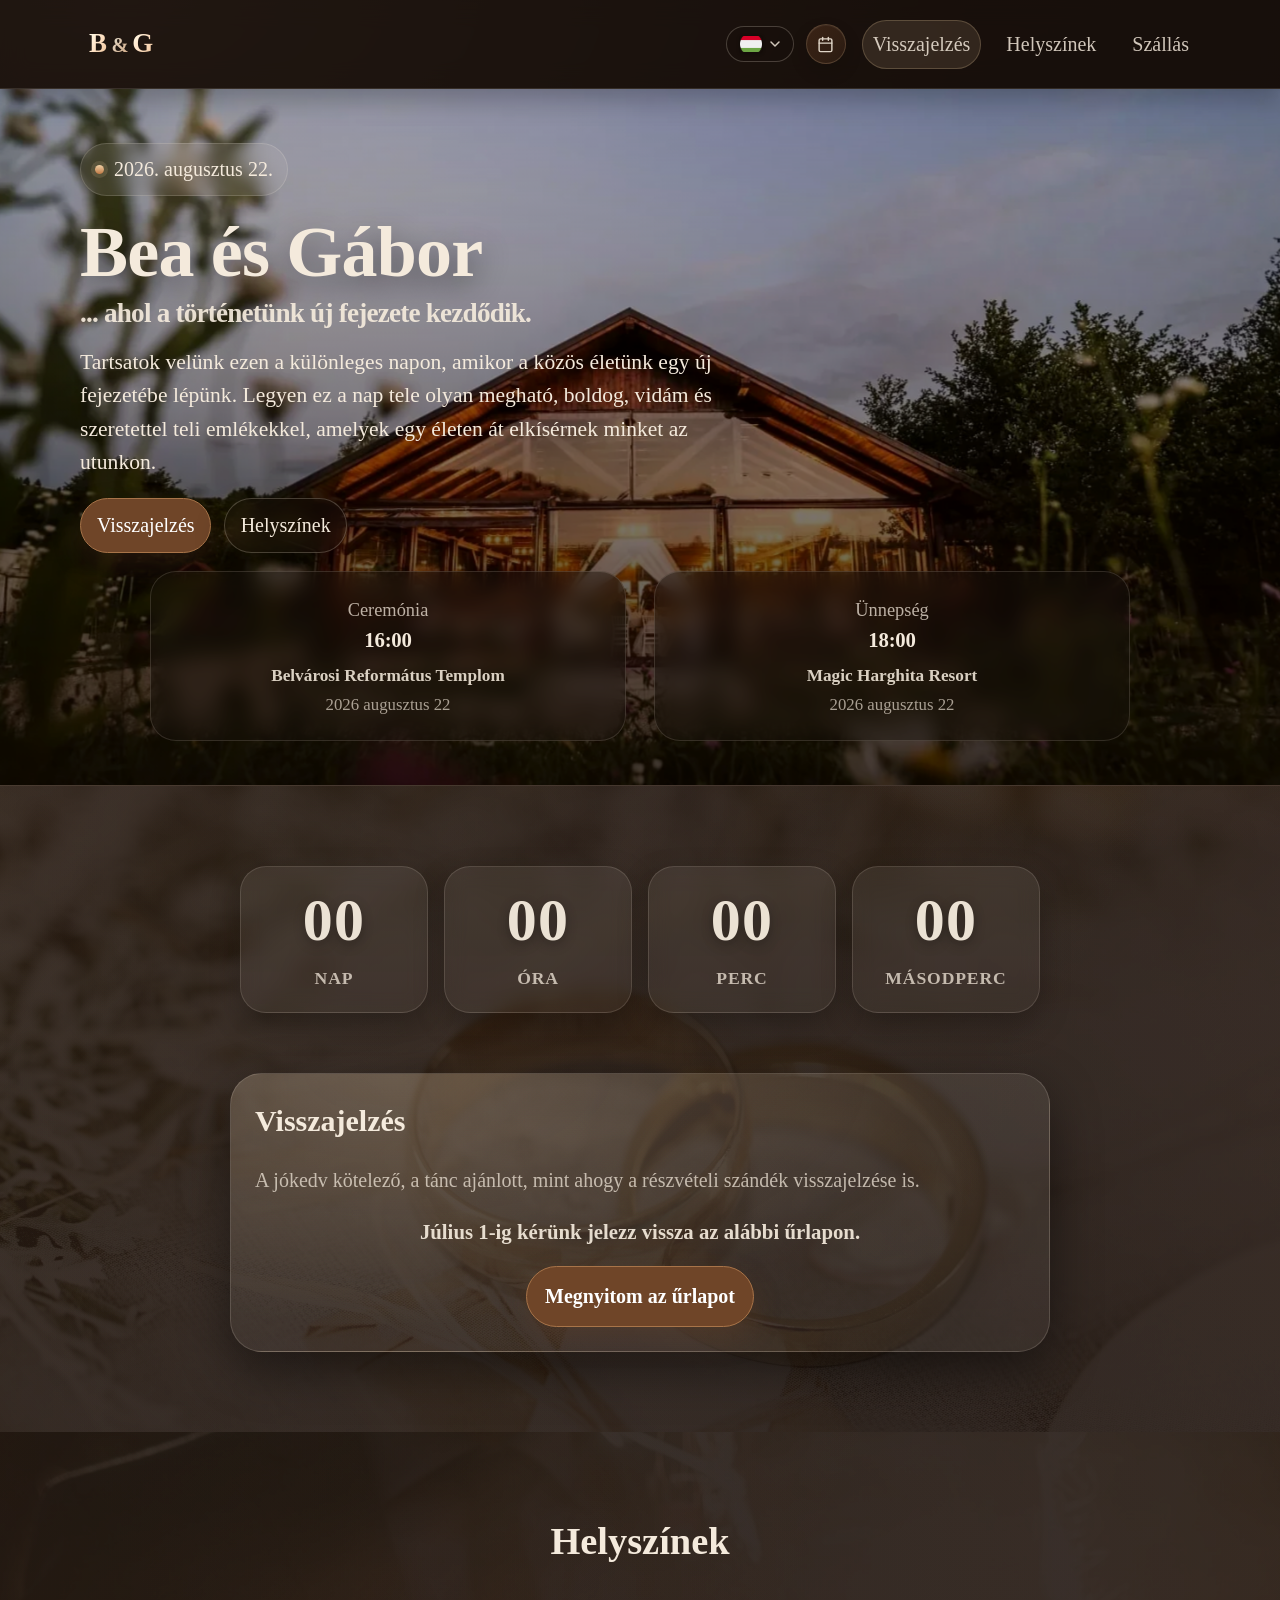
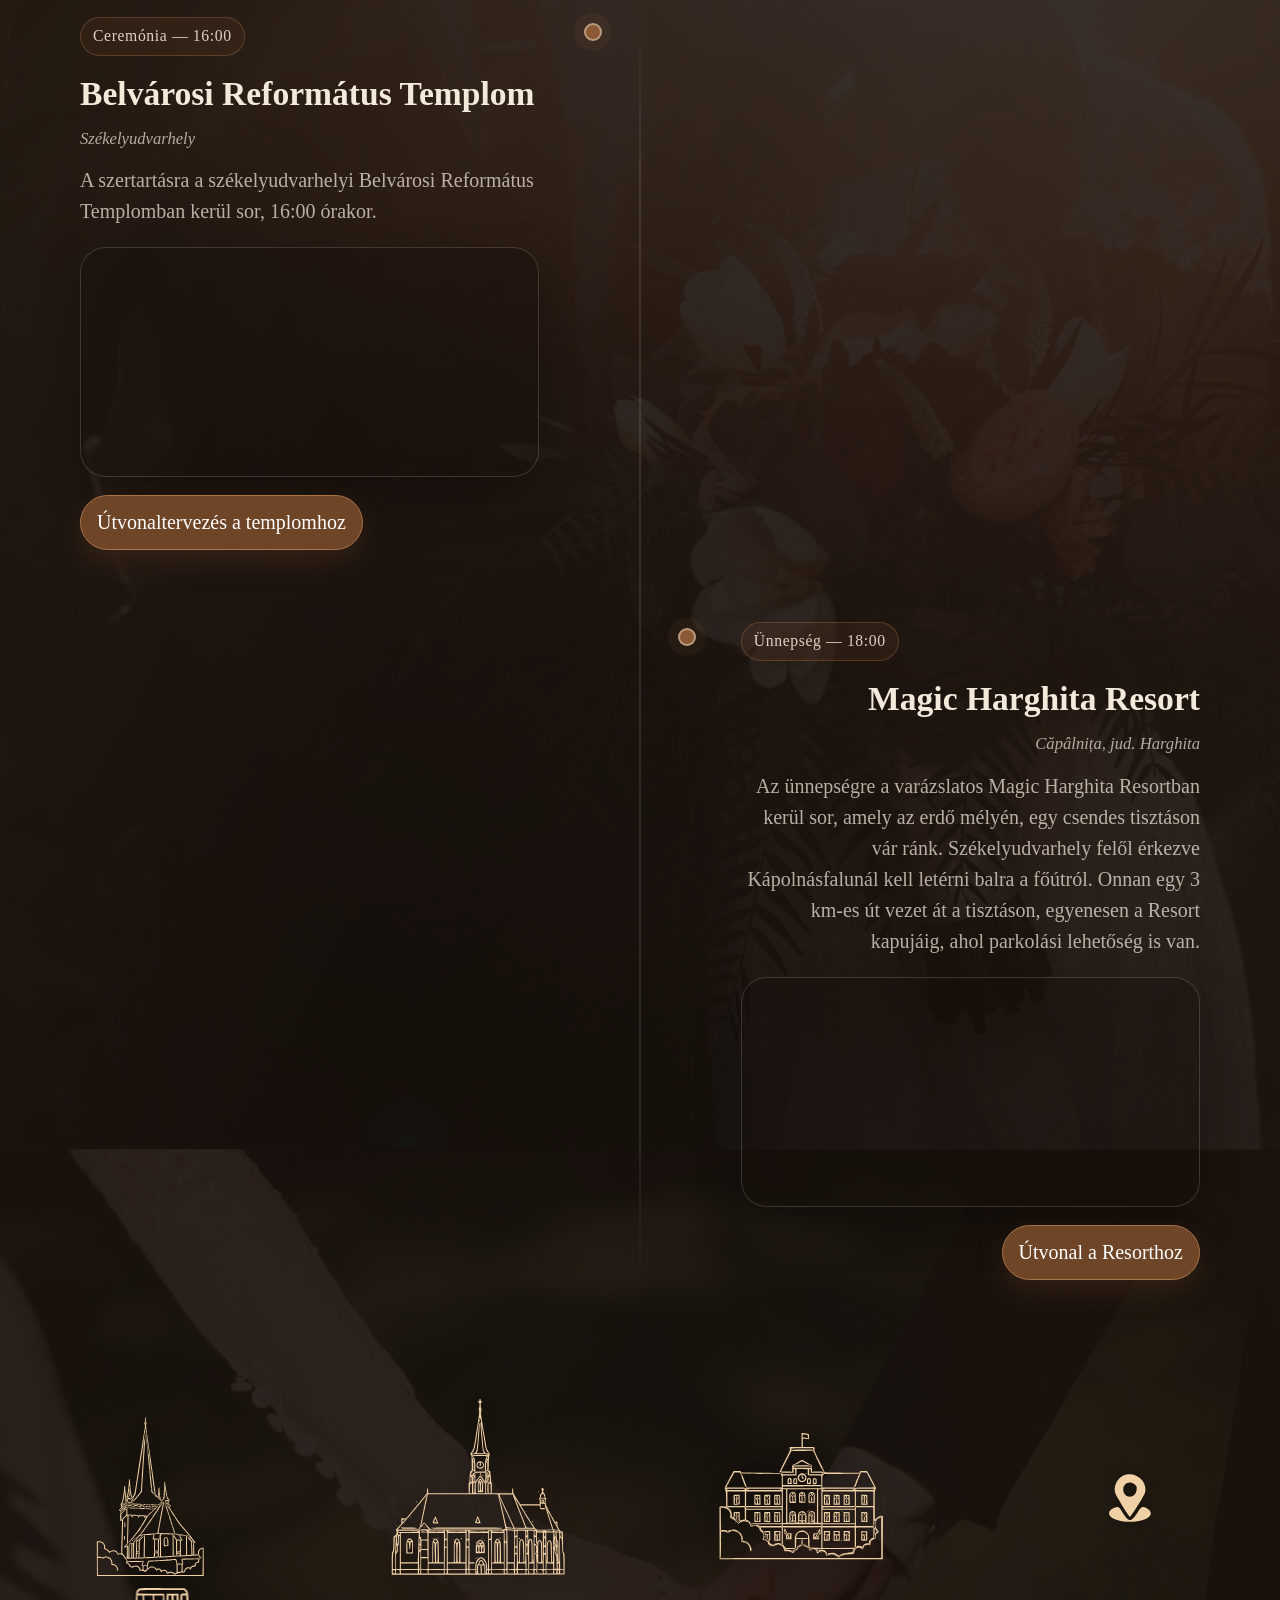
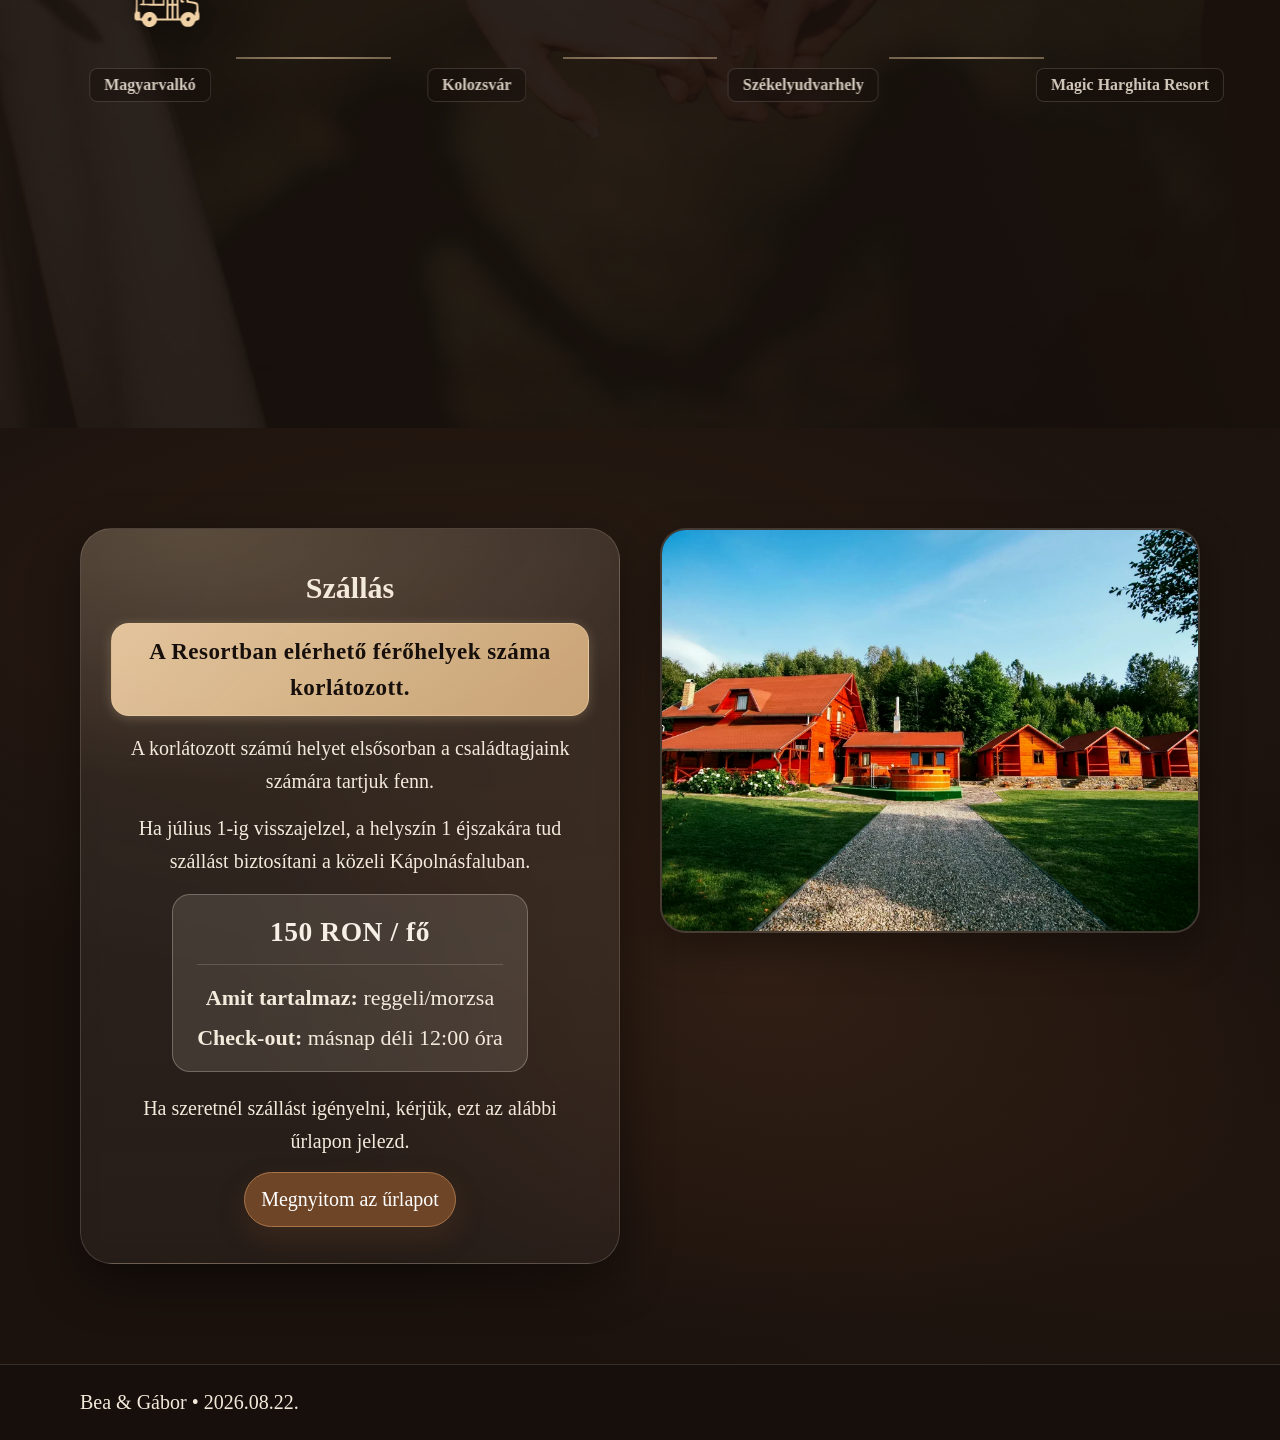
==== commit 1c01ff09: "Adjust the accomodation desc" ====
--- a/index.html
+++ b/index.html
@@ -237,7 +237,7 @@
                   rel="noreferrer"
                   data-i18n="rsvp.button"
                 >
-                  Megnyitom a Google űrlapot
+                  Megnyitom az űrlapot
                 </a>
               </div>
 
@@ -368,18 +368,6 @@
             </div>
           </div>
           
-          <div class="actions actions--center" style="margin-top: 8px;">
-            <a
-              class="btn btn--primary"
-              id="travelFormLink"
-              href="https://forms.gle/hxEey31YVZisD2sk6"
-              target="_blank"
-              rel="noreferrer"
-              data-i18n="location.travelButton"
-            >
-              Megnyitom a Google űrlapot
-            </a>
-          </div>
         </div>
       </section>
 
@@ -388,7 +376,7 @@
           <div class="accommodation">
             <div class="accommodation__box">
               <h2 id="szallas-cim" data-i18n="accommodation.title">Szállás</h2>
-              <div class="accommodation__callout" data-i18n="accommodation.limited">A férőhelyek száma korlátozott!</div>
+              <div class="accommodation__callout" data-i18n="accommodation.limited">A Resortban elérhető férőhelyek száma korlátozott.</div>
               <p class="accommodation__block" data-i18n="accommodation.intro">A korlátozott számú helyet elsősorban a családtagjaink számára tartjuk fenn.</p>
               <p class="accommodation__block" data-i18n="accommodation.costs">Ha július 1-ig visszajelzel, a helyszín 1 éjszakára tud szállást biztosítani a közeli Kápolnásfaluban.</p>
               <div class="accommodation__details-wrap">
@@ -398,16 +386,17 @@
                   <div><strong data-i18n="accommodation.checkout">Check‑out:</strong> <span data-i18n="accommodation.checkoutTime">másnap déli 12:00 óra</span></div>
                 </div>
               </div>
-              <p class="accommodation__block" data-i18n="accommodation.moreDetails">A szállásköltségeket a vendégek önállóan rendezik; további részleteket az alábbi oldalon találsz.</p>
+              <p class="accommodation__block" data-i18n="accommodation.moreDetails">Ha szeretnél szállást igényelni, kérjük, ezt az alábbi űrlapon jelezd.</p>
               <div class="actions actions--center">
                 <a
                   class="btn btn--primary"
-                  href="https://magicharghita.ro/szallas/"
+                  id="accommodationFormLink"
+                  href="https://forms.gle/hxEey31YVZisD2sk6"
                   target="_blank"
                   rel="noreferrer"
                   data-i18n="accommodation.button"
                 >
-                  Tovább a szállás oldalára
+                  Megnyitom az űrlapot
                 </a>
               </div>
             </div>
@@ -520,7 +509,7 @@
     </script>
     
     <!-- Defer non-critical JavaScript -->
-    <script src="./i18n.js?v=11" defer></script>
+    <script src="./i18n.js?v=12" defer></script>
     <script defer>
       // Load hero background image immediately (above the fold, critical)
       (function() {
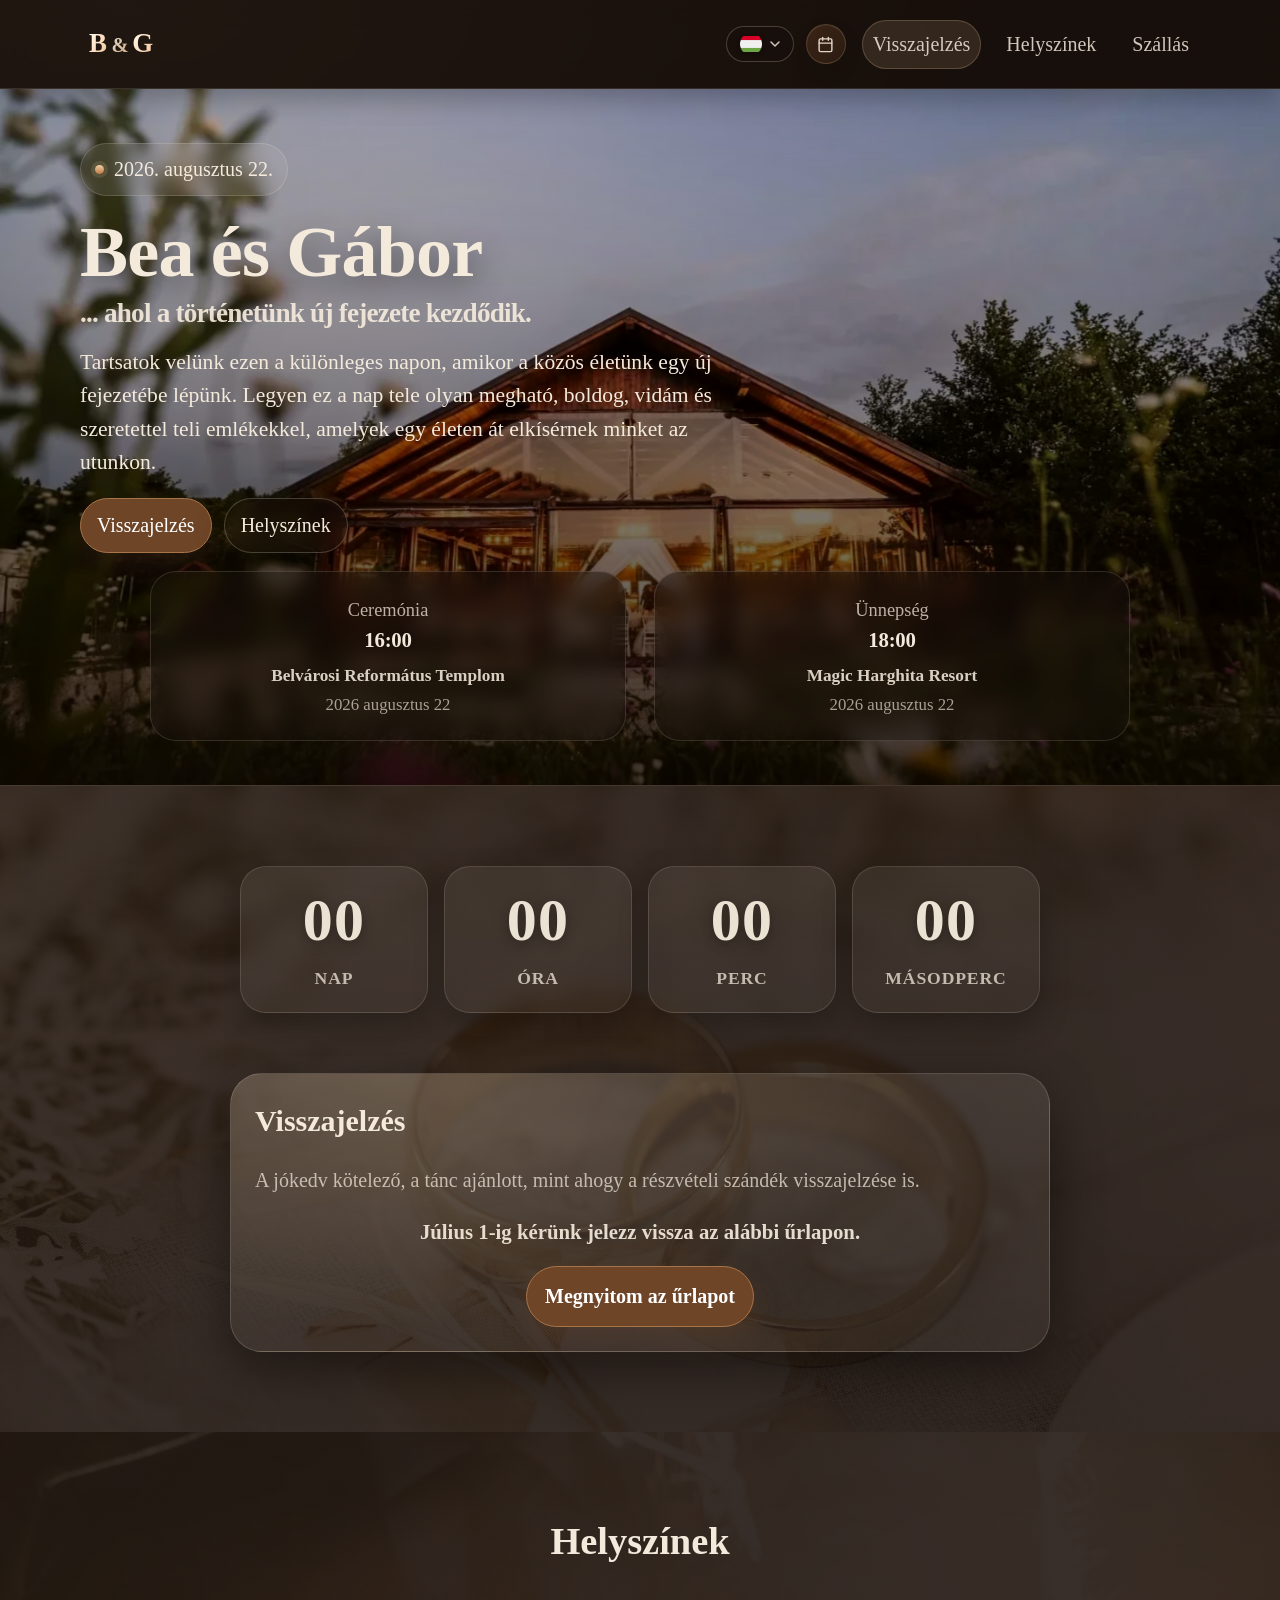
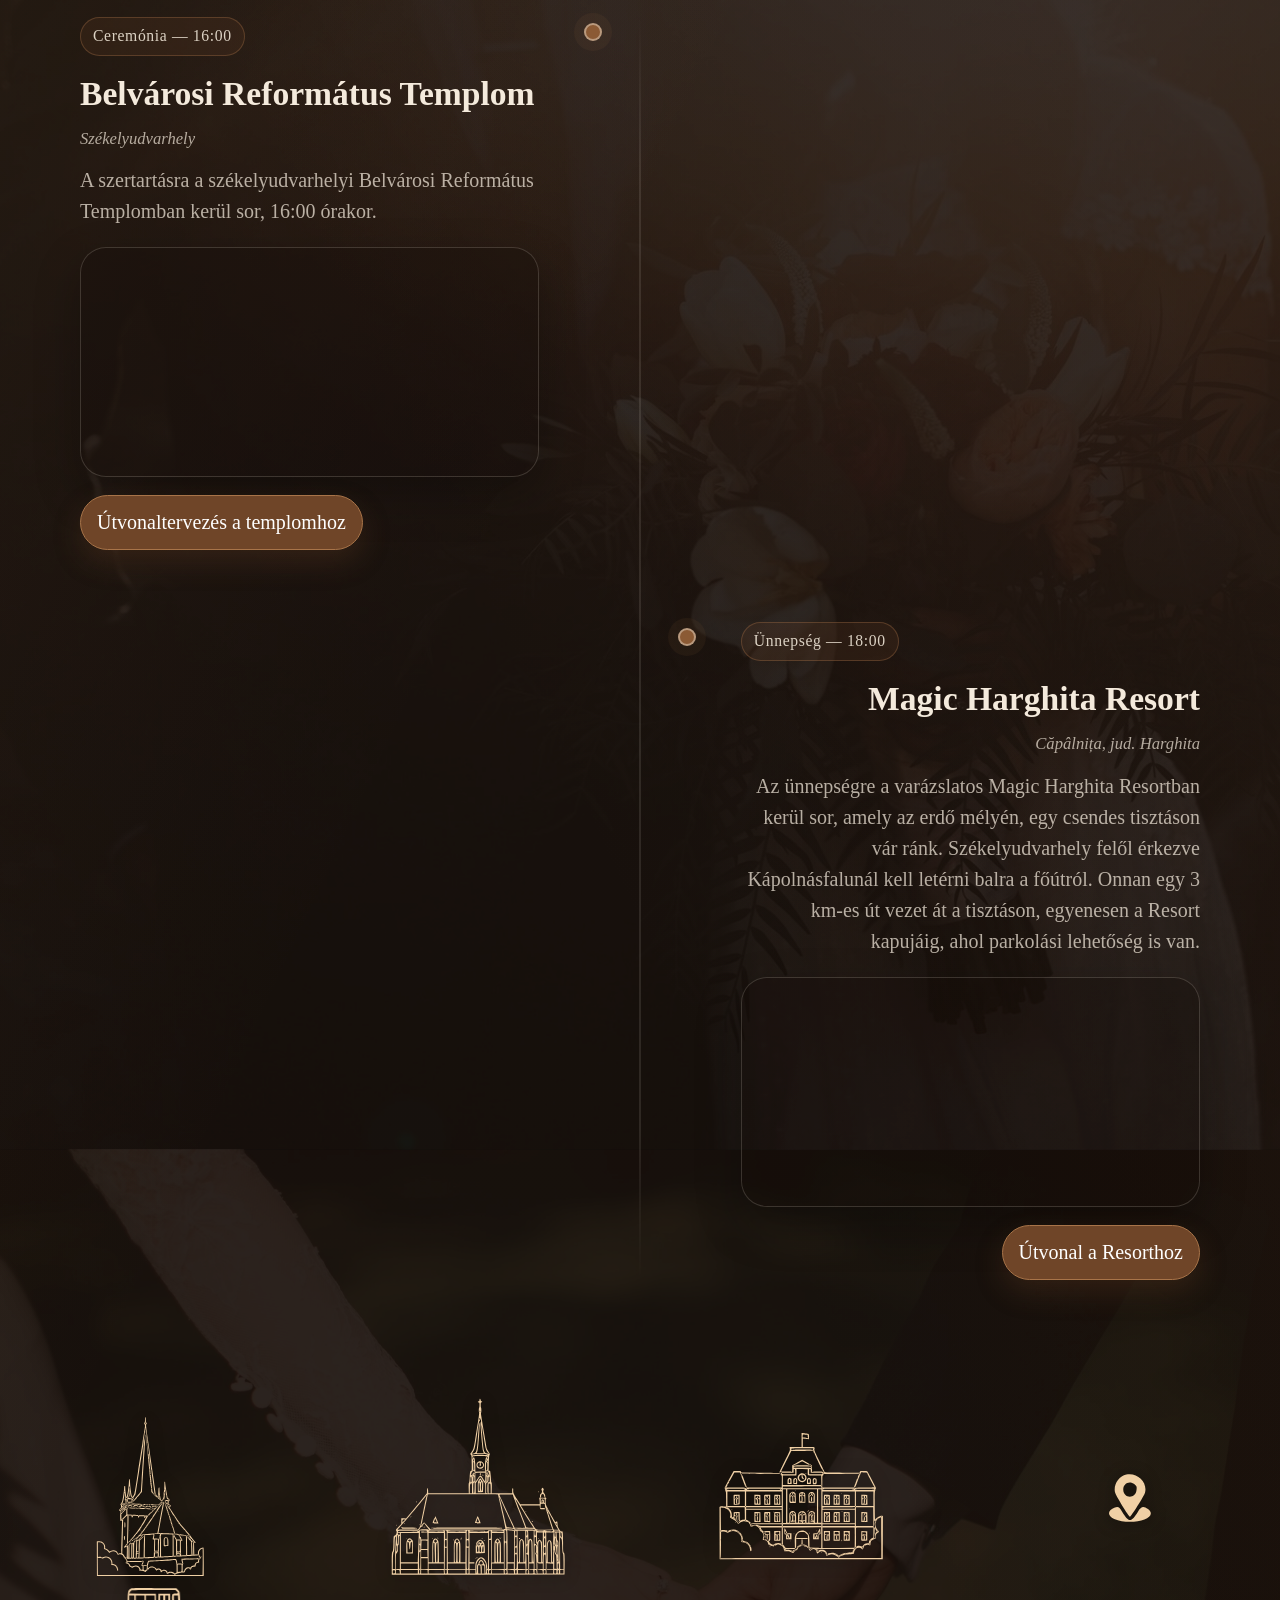
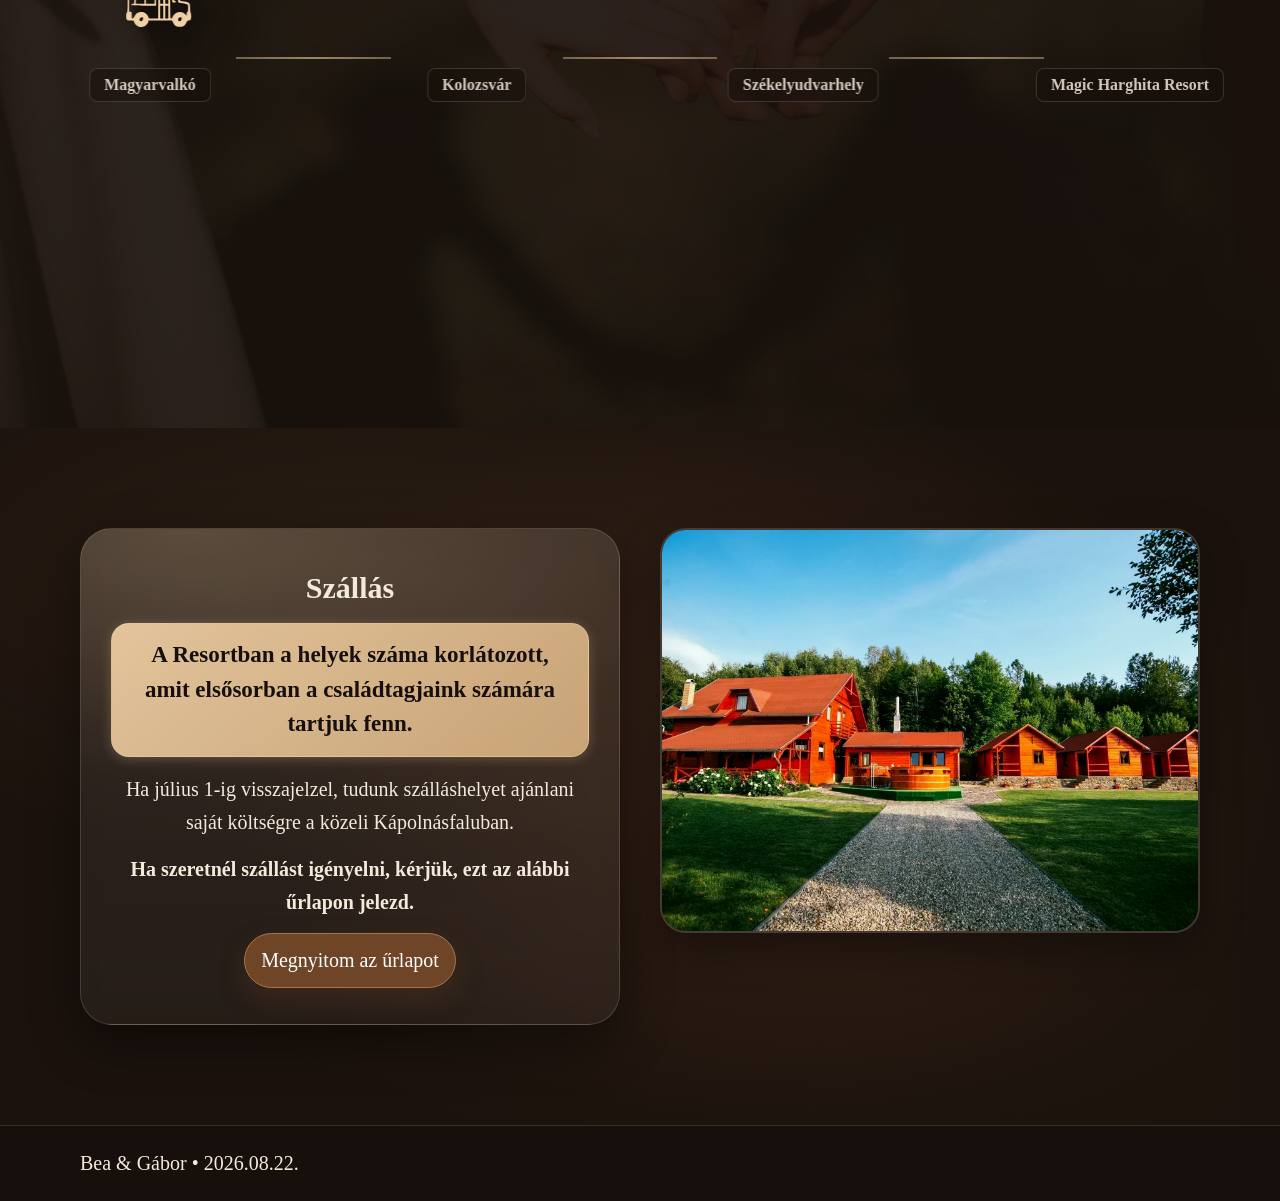
==== commit 8d3adfe5: "accomodation text change" ====
--- a/index.html
+++ b/index.html
@@ -84,6 +84,19 @@
         overflow:hidden;
         border-bottom:1px solid rgba(244,234,220,.14);
         min-height:60vh;
+      }
+      .accommodation__callout--compact{
+        max-width:620px;
+        padding:14px 20px;
+        font-weight:600;
+        letter-spacing:0;
+        line-height:1.5;
+      }
+      .accommodation__callout--compact .accommodation__callout-text{
+        margin:0;
+      }
+      .accommodation__callout--compact .accommodation__callout-text + .accommodation__callout-text{
+        margin-top:6px;
       }
     </style>
   </head>
@@ -376,17 +389,11 @@
           <div class="accommodation">
             <div class="accommodation__box">
               <h2 id="szallas-cim" data-i18n="accommodation.title">Szállás</h2>
-              <div class="accommodation__callout" data-i18n="accommodation.limited">A Resortban elérhető férőhelyek száma korlátozott.</div>
-              <p class="accommodation__block" data-i18n="accommodation.intro">A korlátozott számú helyet elsősorban a családtagjaink számára tartjuk fenn.</p>
-              <p class="accommodation__block" data-i18n="accommodation.costs">Ha július 1-ig visszajelzel, a helyszín 1 éjszakára tud szállást biztosítani a közeli Kápolnásfaluban.</p>
-              <div class="accommodation__details-wrap">
-                <div class="accommodation__details" role="note" aria-label="Szállás részletei">
-                  <div class="accommodation__details-price"><span data-i18n="accommodation.price">150 RON / fő</span></div>
-                  <div><strong data-i18n="accommodation.includes">Amit tartalmaz:</strong> <span data-i18n="accommodation.breakfast">reggeli / morzsa</span></div>
-                  <div><strong data-i18n="accommodation.checkout">Check‑out:</strong> <span data-i18n="accommodation.checkoutTime">másnap déli 12:00 óra</span></div>
-                </div>
+              <div class="accommodation__callout accommodation__callout--compact">
+                <p class="accommodation__callout-text" data-i18n="accommodation.limited">A Resortban a helyek száma korlátozott, amit elsősorban a családtagjaink számára tartjuk fenn.</p>
               </div>
-              <p class="accommodation__block" data-i18n="accommodation.moreDetails">Ha szeretnél szállást igényelni, kérjük, ezt az alábbi űrlapon jelezd.</p>
+              <p class="accommodation__block" data-i18n="accommodation.costs">Ha július 1-ig visszajelzel, tudunk szálláshelyet ajánlani saját költségre a közeli Kápolnásfaluban.</p>
+              <p class="accommodation__block"><strong data-i18n="accommodation.moreDetails">Ha szeretnél szállást igényelni, kérjük, ezt az alábbi űrlapon jelezd.</strong></p>
               <div class="actions actions--center">
                 <a
                   class="btn btn--primary"
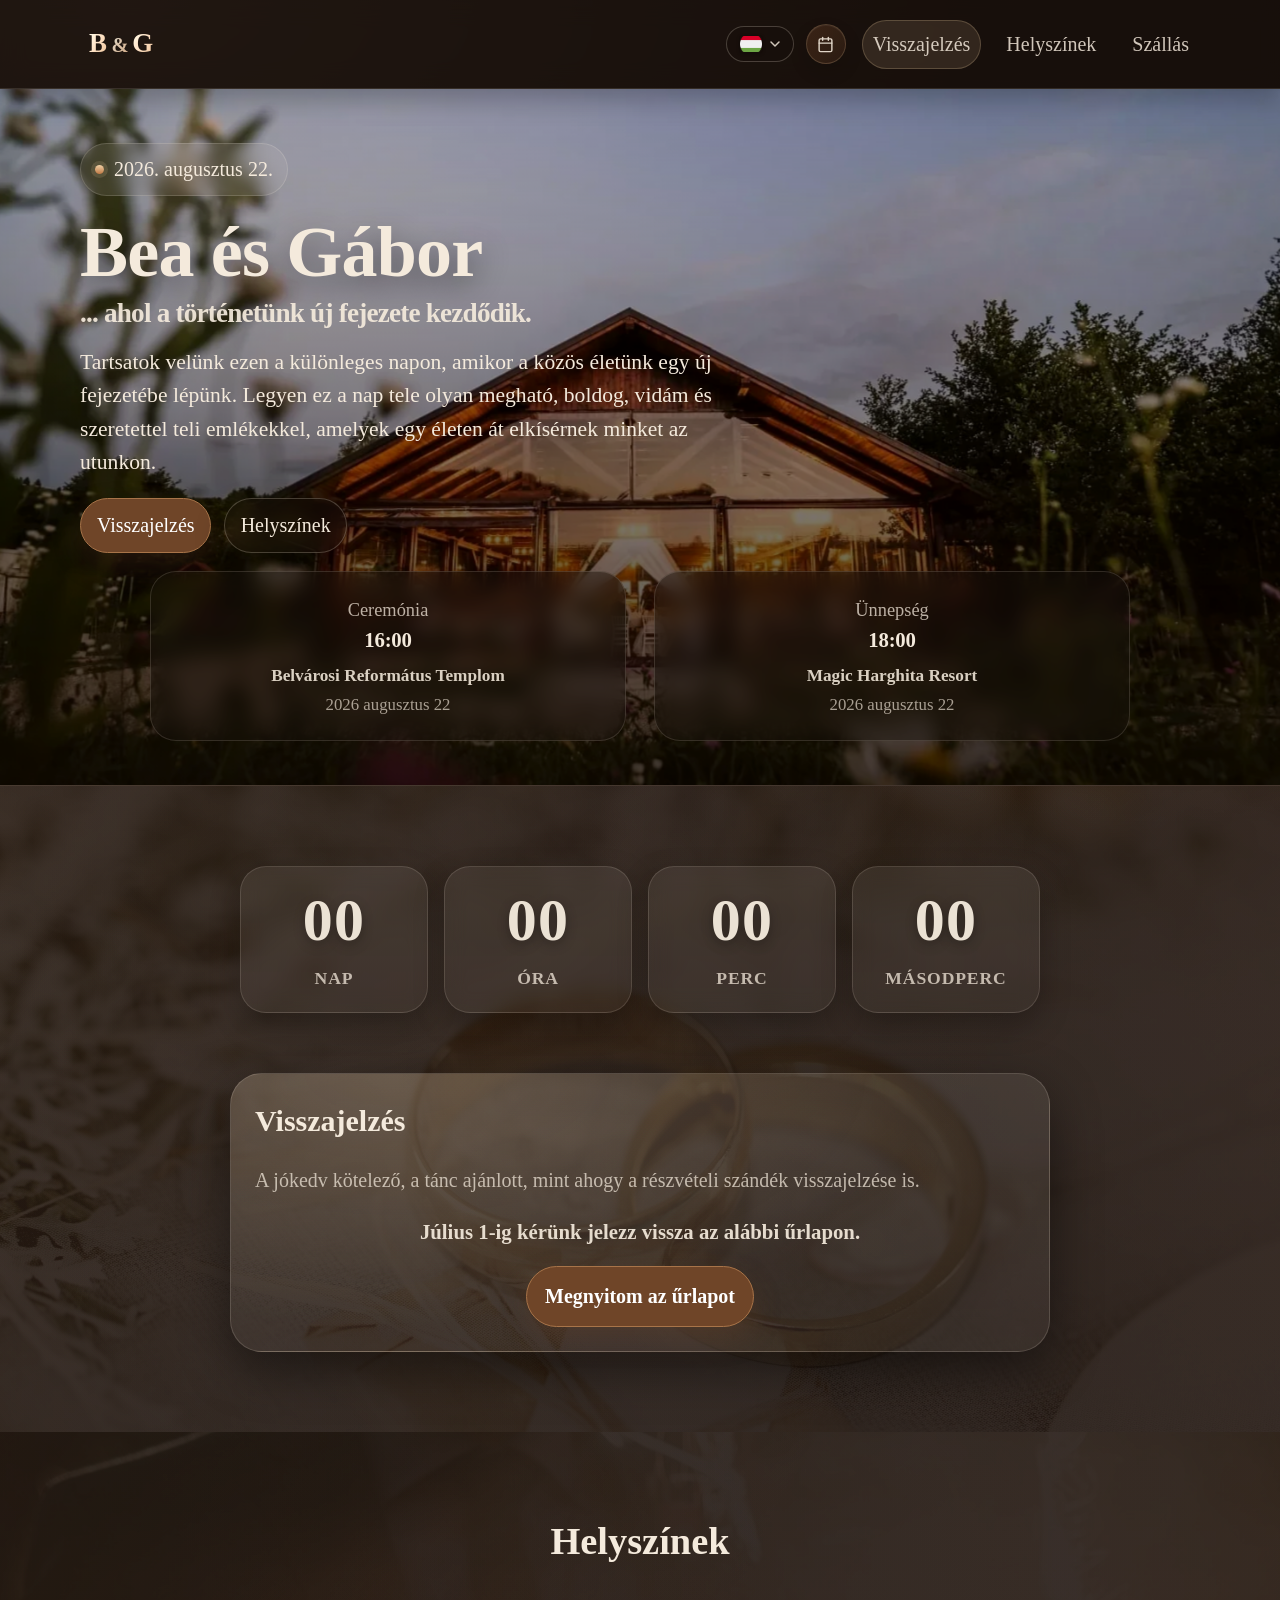
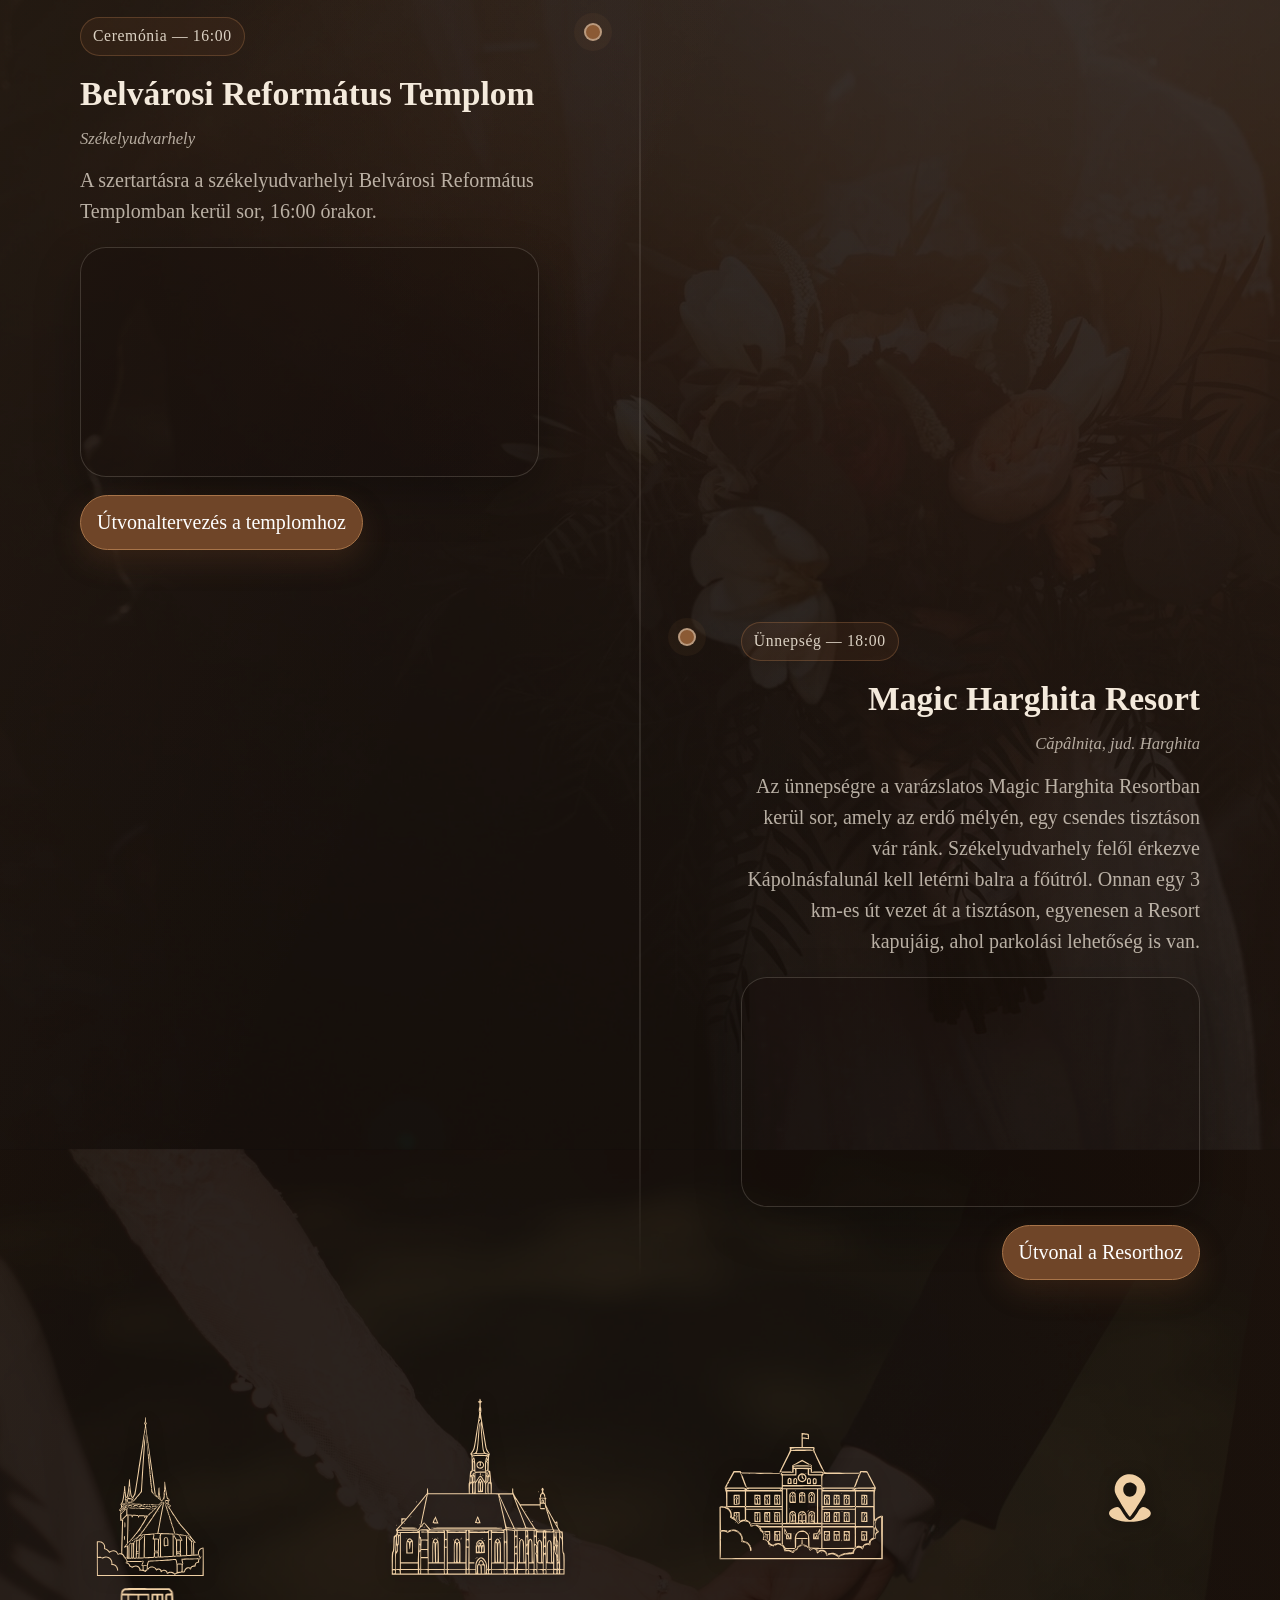
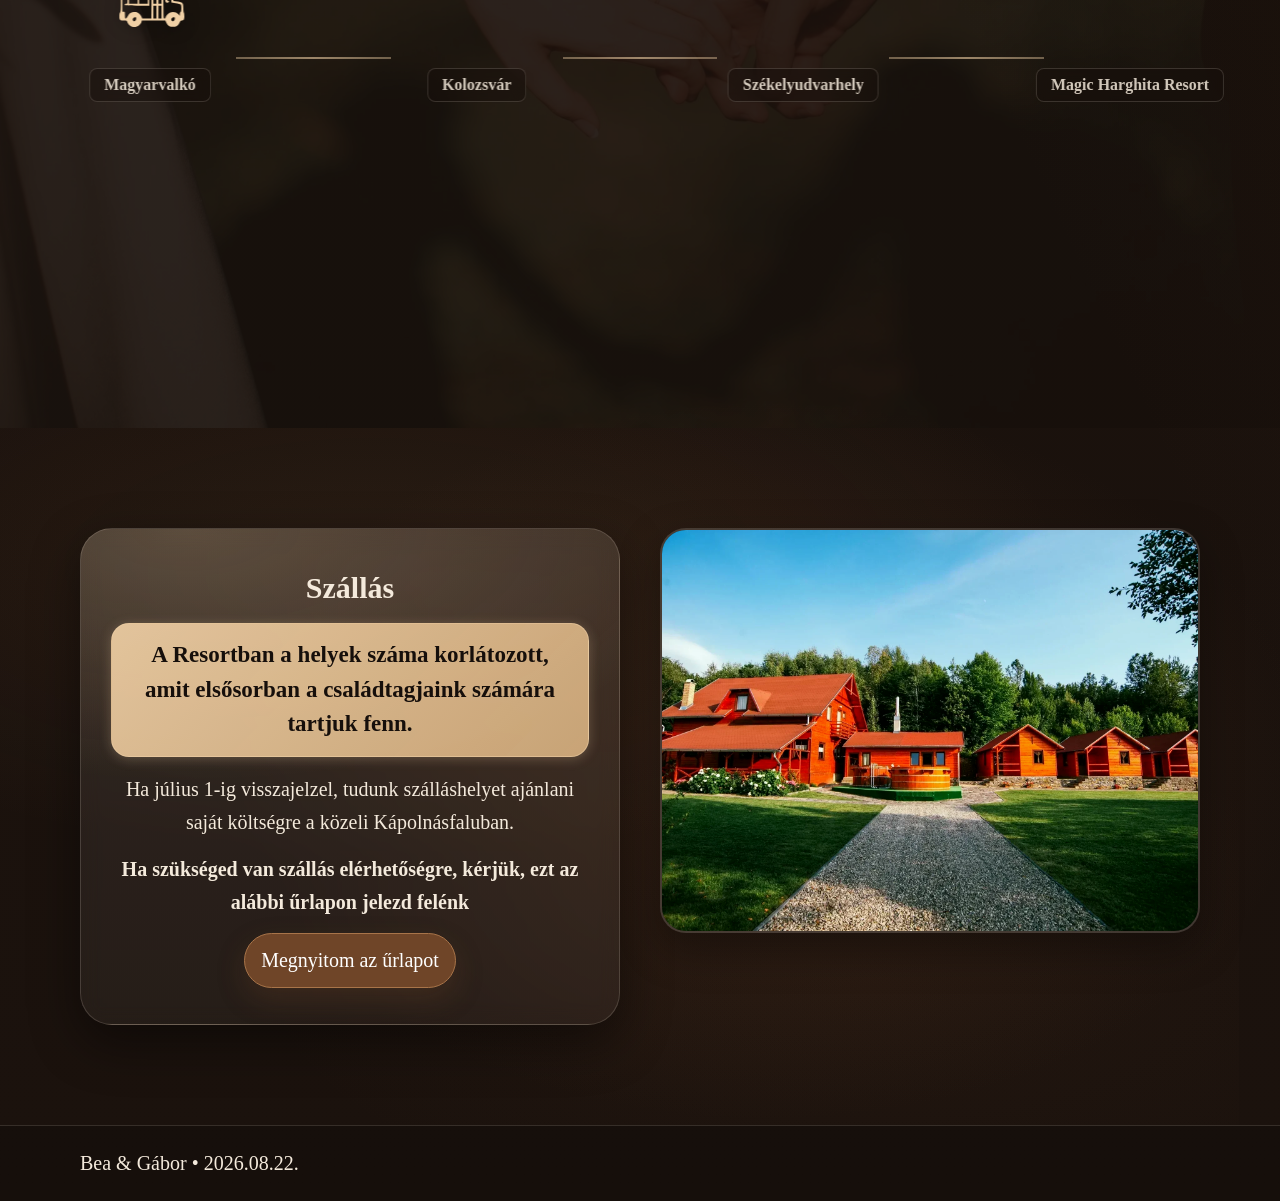
==== commit a2f97756: "refine accomodation guidance" ====
--- a/index.html
+++ b/index.html
@@ -393,7 +393,7 @@
                 <p class="accommodation__callout-text" data-i18n="accommodation.limited">A Resortban a helyek száma korlátozott, amit elsősorban a családtagjaink számára tartjuk fenn.</p>
               </div>
               <p class="accommodation__block" data-i18n="accommodation.costs">Ha július 1-ig visszajelzel, tudunk szálláshelyet ajánlani saját költségre a közeli Kápolnásfaluban.</p>
-              <p class="accommodation__block"><strong data-i18n="accommodation.moreDetails">Ha szeretnél szállást igényelni, kérjük, ezt az alábbi űrlapon jelezd.</strong></p>
+              <p class="accommodation__block"><strong data-i18n="accommodation.moreDetails">Ha szükséged van szállás elérhetőségre, kérjük, ezt az alábbi űrlapon jelezd felénk</strong></p>
               <div class="actions actions--center">
                 <a
                   class="btn btn--primary"
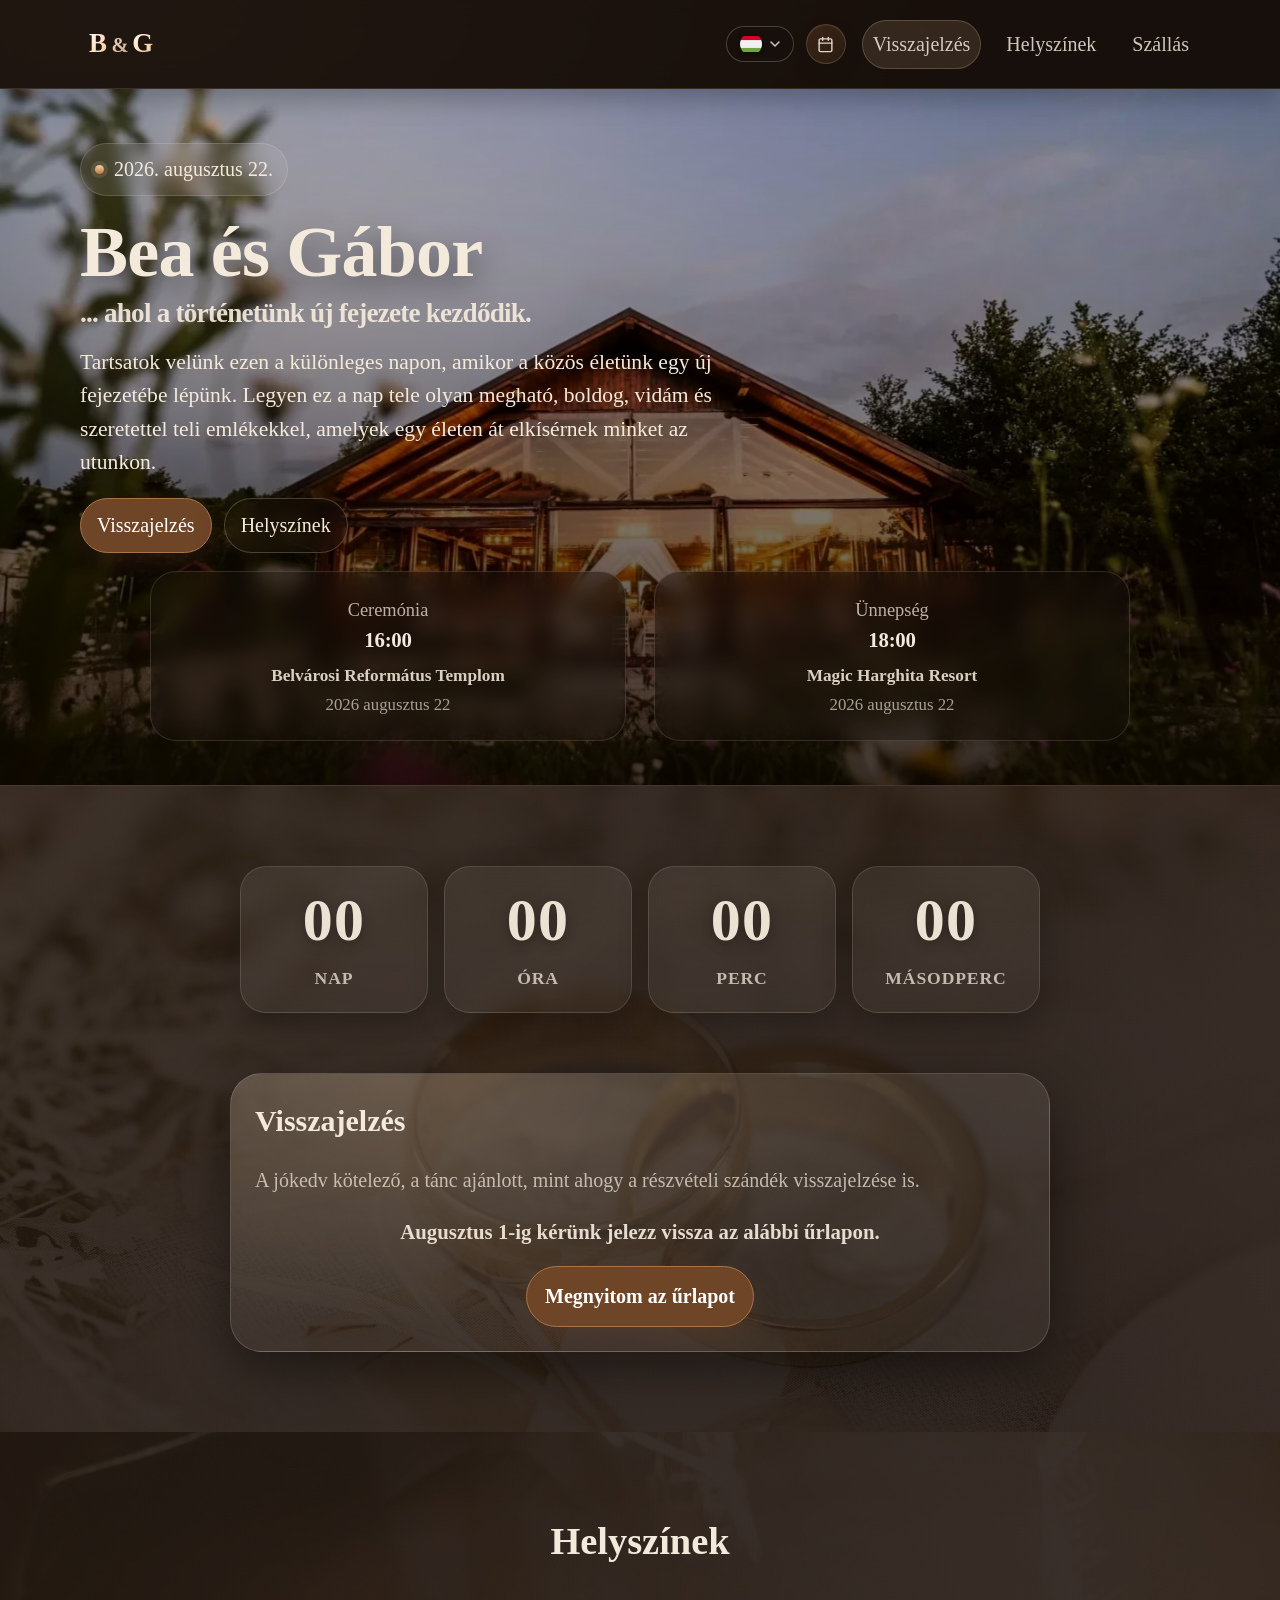
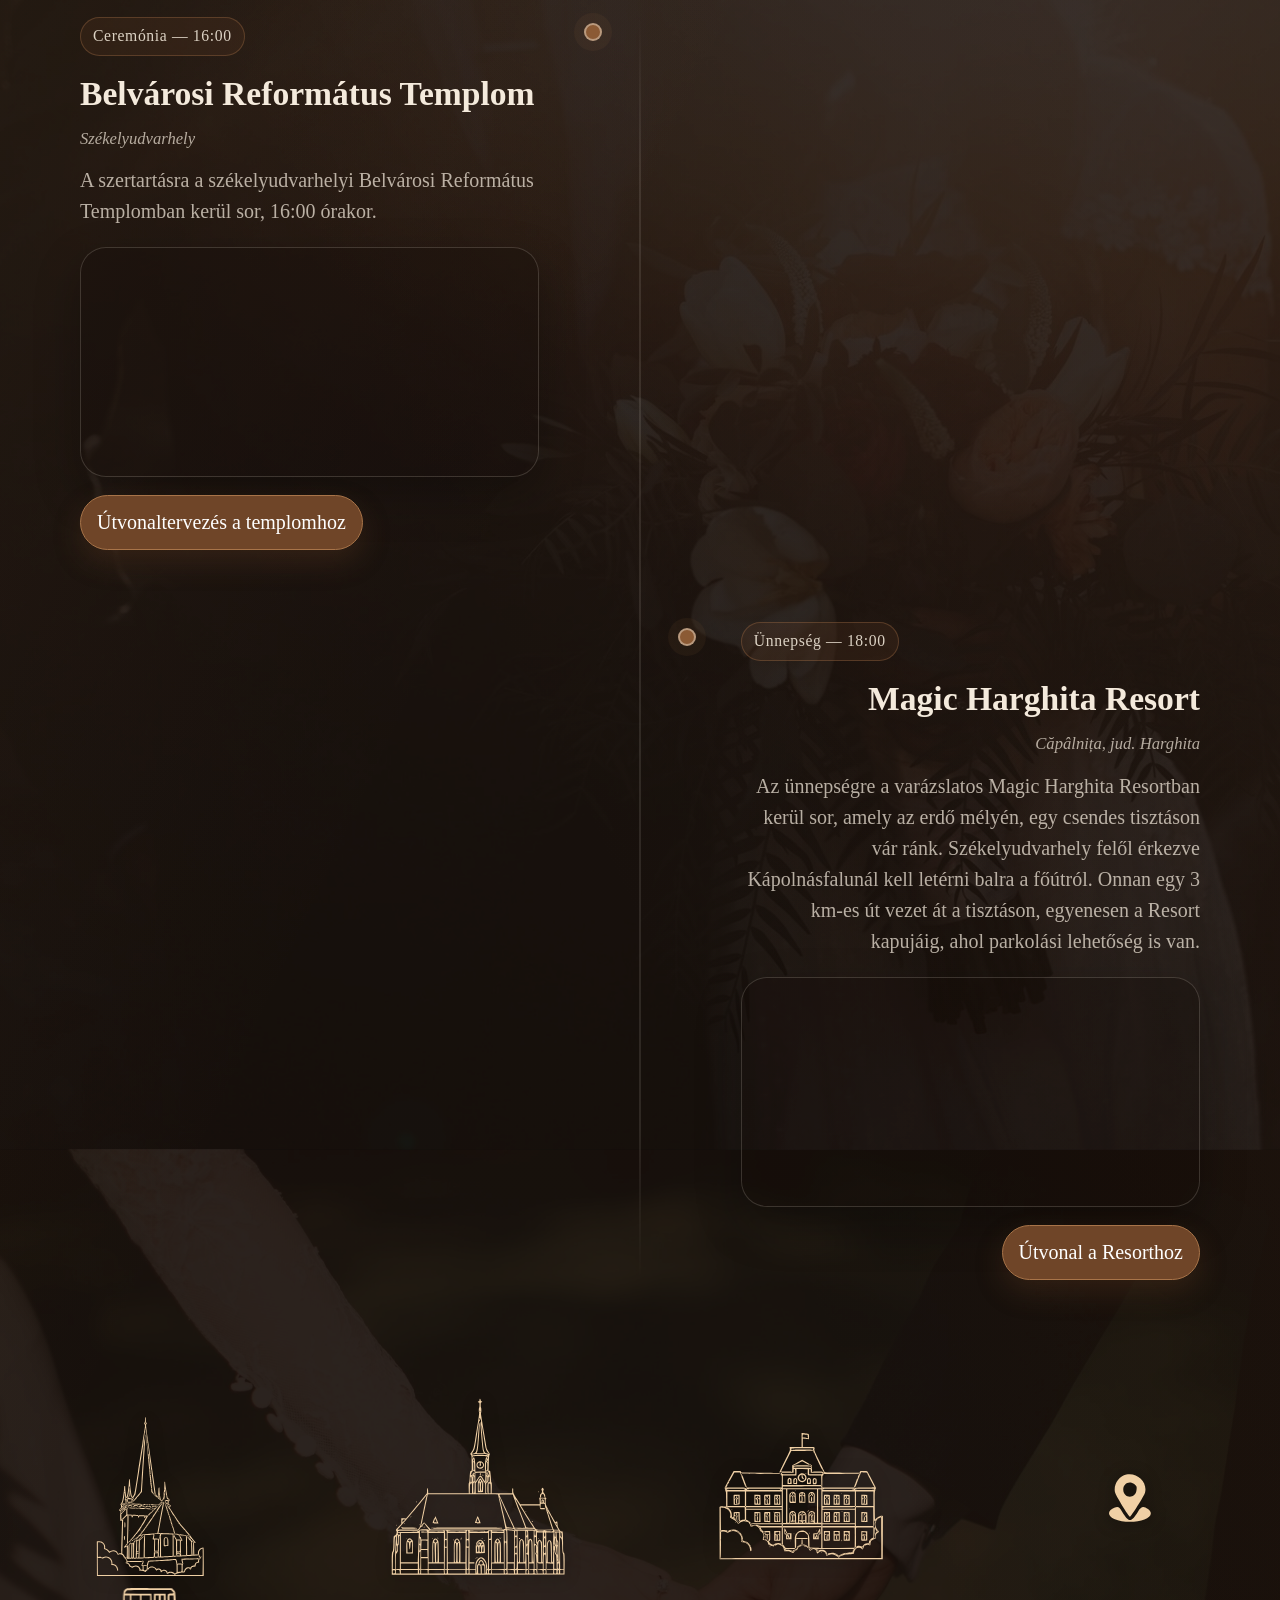
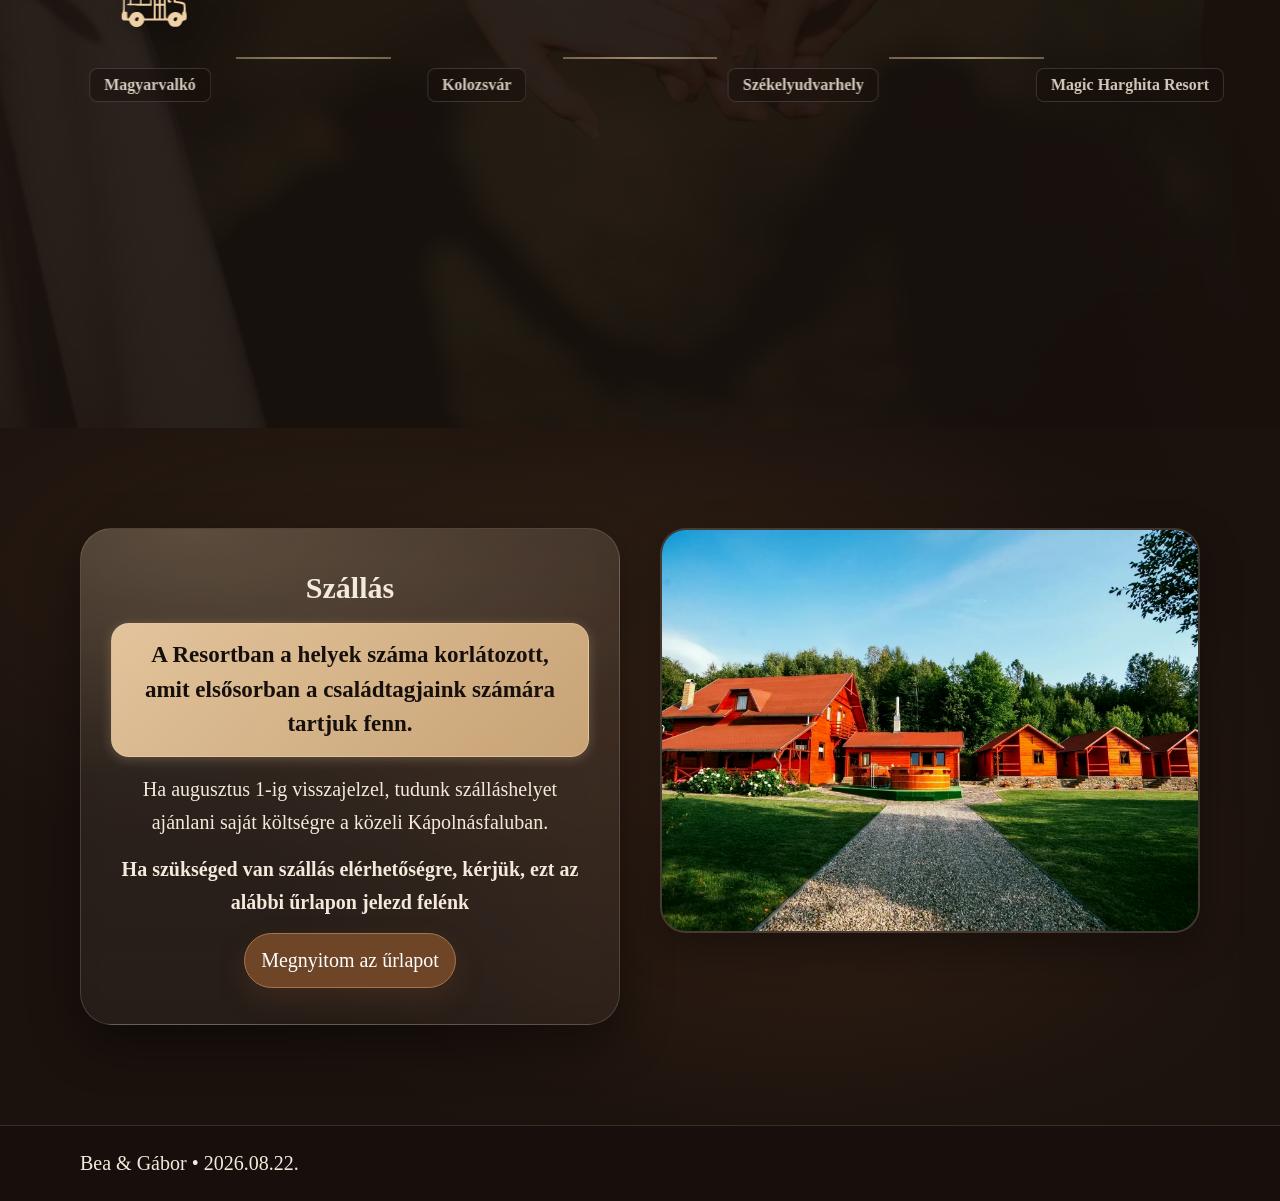
==== commit e36a6062: "Extend RSVP and accommodation deadline to August 1. Guests need more time to respond; update all lan" ====
--- a/index.html
+++ b/index.html
@@ -238,7 +238,7 @@
               <p class="muted" data-i18n="rsvp.description">A jókedv kötelező, a tánc ajánlott, mint ahogy a részvételi szándék visszajelzése is.</p>
               
               <p class="rsvp__deadline" data-i18n="rsvp.deadline">
-                Július 1-ig kérünk jelezz vissza az alábbi űrlapon.
+                Augusztus 1-ig kérünk jelezz vissza az alábbi űrlapon.
               </p>
 
               <div class="actions actions--center">
@@ -392,7 +392,7 @@
               <div class="accommodation__callout accommodation__callout--compact">
                 <p class="accommodation__callout-text" data-i18n="accommodation.limited">A Resortban a helyek száma korlátozott, amit elsősorban a családtagjaink számára tartjuk fenn.</p>
               </div>
-              <p class="accommodation__block" data-i18n="accommodation.costs">Ha július 1-ig visszajelzel, tudunk szálláshelyet ajánlani saját költségre a közeli Kápolnásfaluban.</p>
+              <p class="accommodation__block" data-i18n="accommodation.costs">Ha augusztus 1-ig visszajelzel, tudunk szálláshelyet ajánlani saját költségre a közeli Kápolnásfaluban.</p>
               <p class="accommodation__block"><strong data-i18n="accommodation.moreDetails">Ha szükséged van szállás elérhetőségre, kérjük, ezt az alábbi űrlapon jelezd felénk</strong></p>
               <div class="actions actions--center">
                 <a
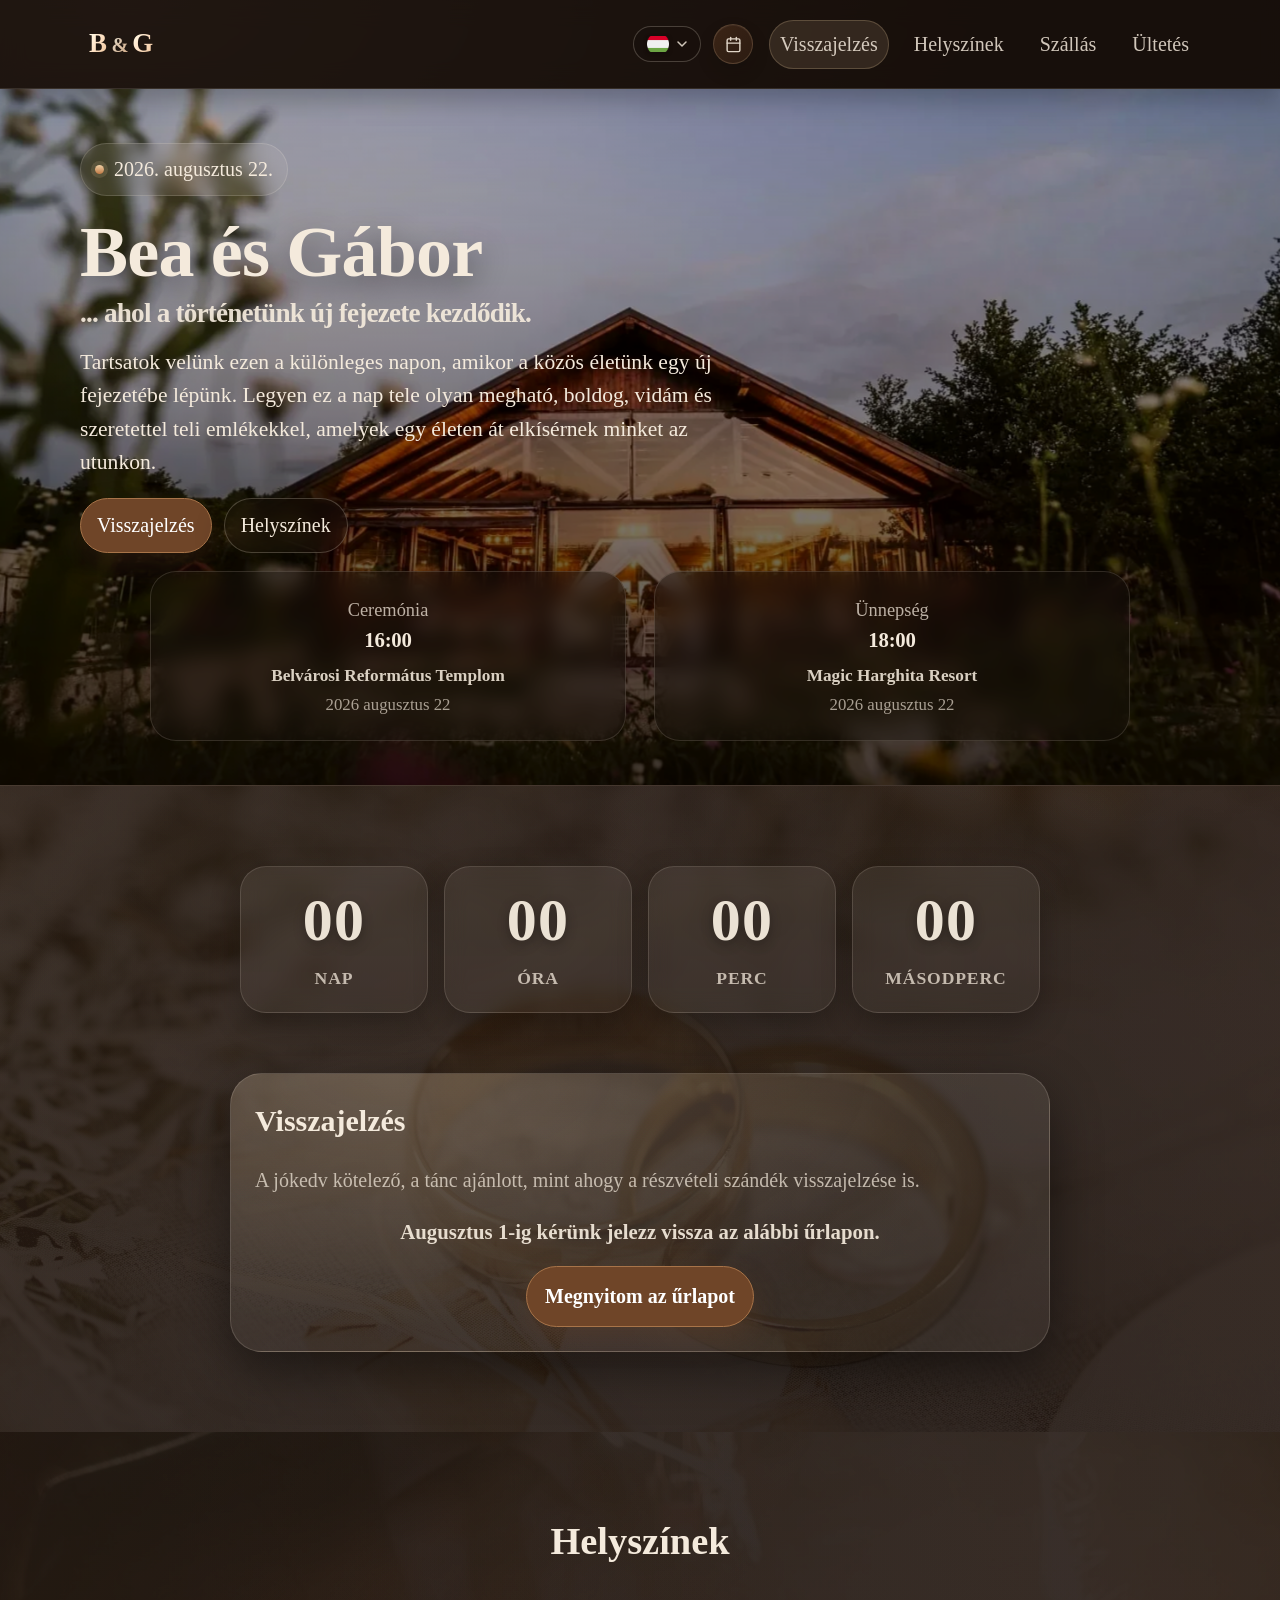
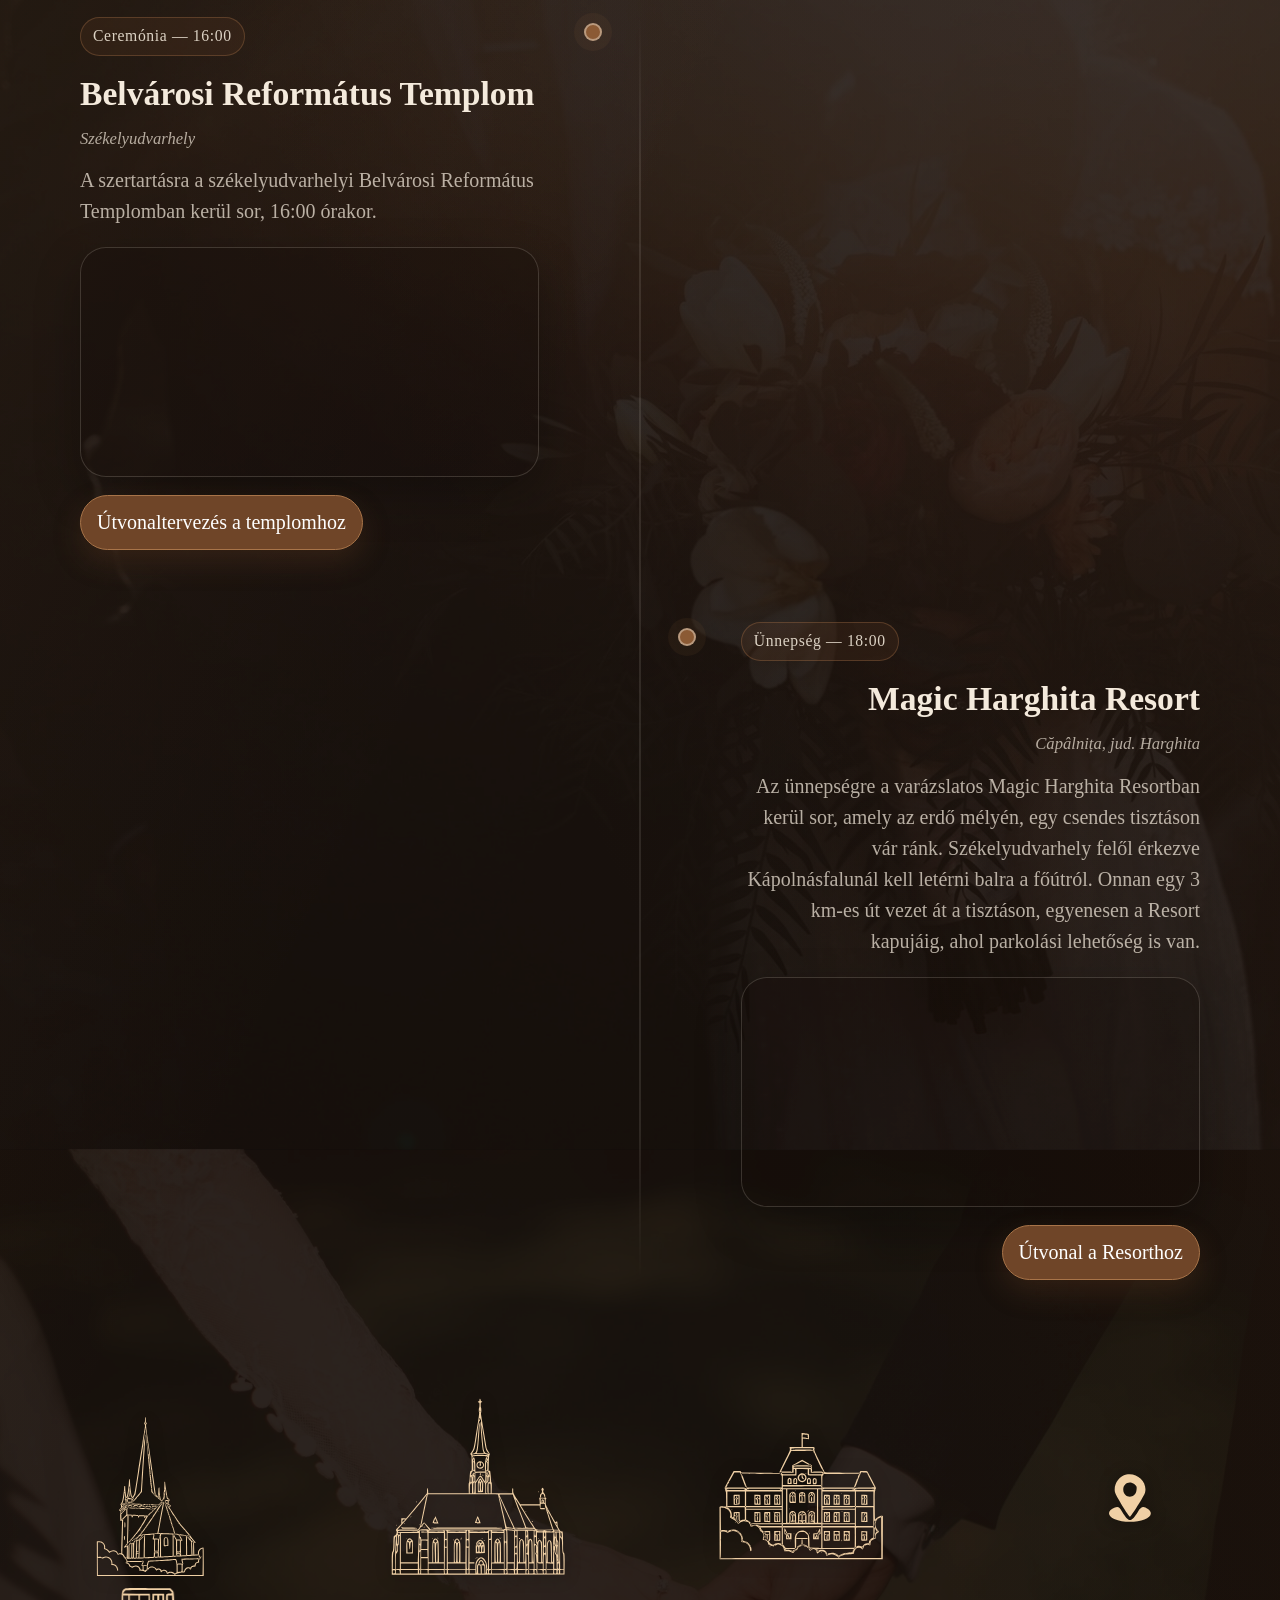
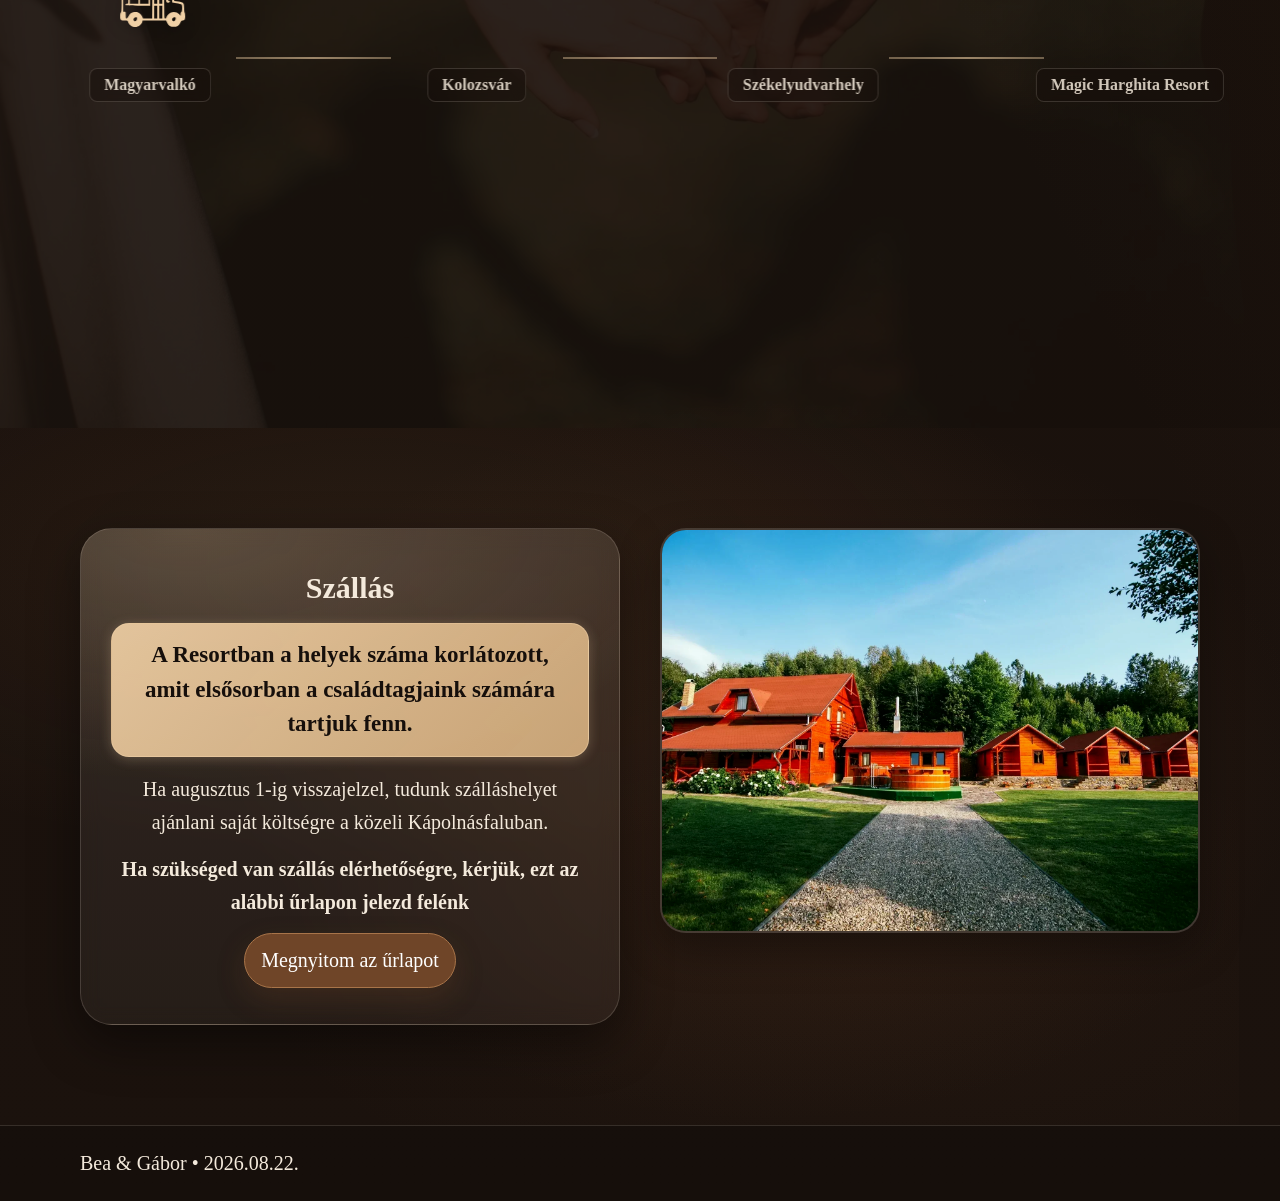
==== commit f8727b43: "Add password-protected seating plan page The guest list should stay private on a public site, so the" ====
--- a/index.html
+++ b/index.html
@@ -167,6 +167,7 @@
           <a class="topbar__cta" href="#rsvp" data-i18n="nav.rsvp">Visszajelzés</a>
           <a href="#helyszin" data-i18n="nav.location">Helyszínek</a>
           <a href="#szallas" data-i18n="nav.accommodation">Szállás</a>
+          <a href="./ultetes.html" data-i18n="nav.seating">Ültetés</a>
         </nav>
       </div>
     </div>
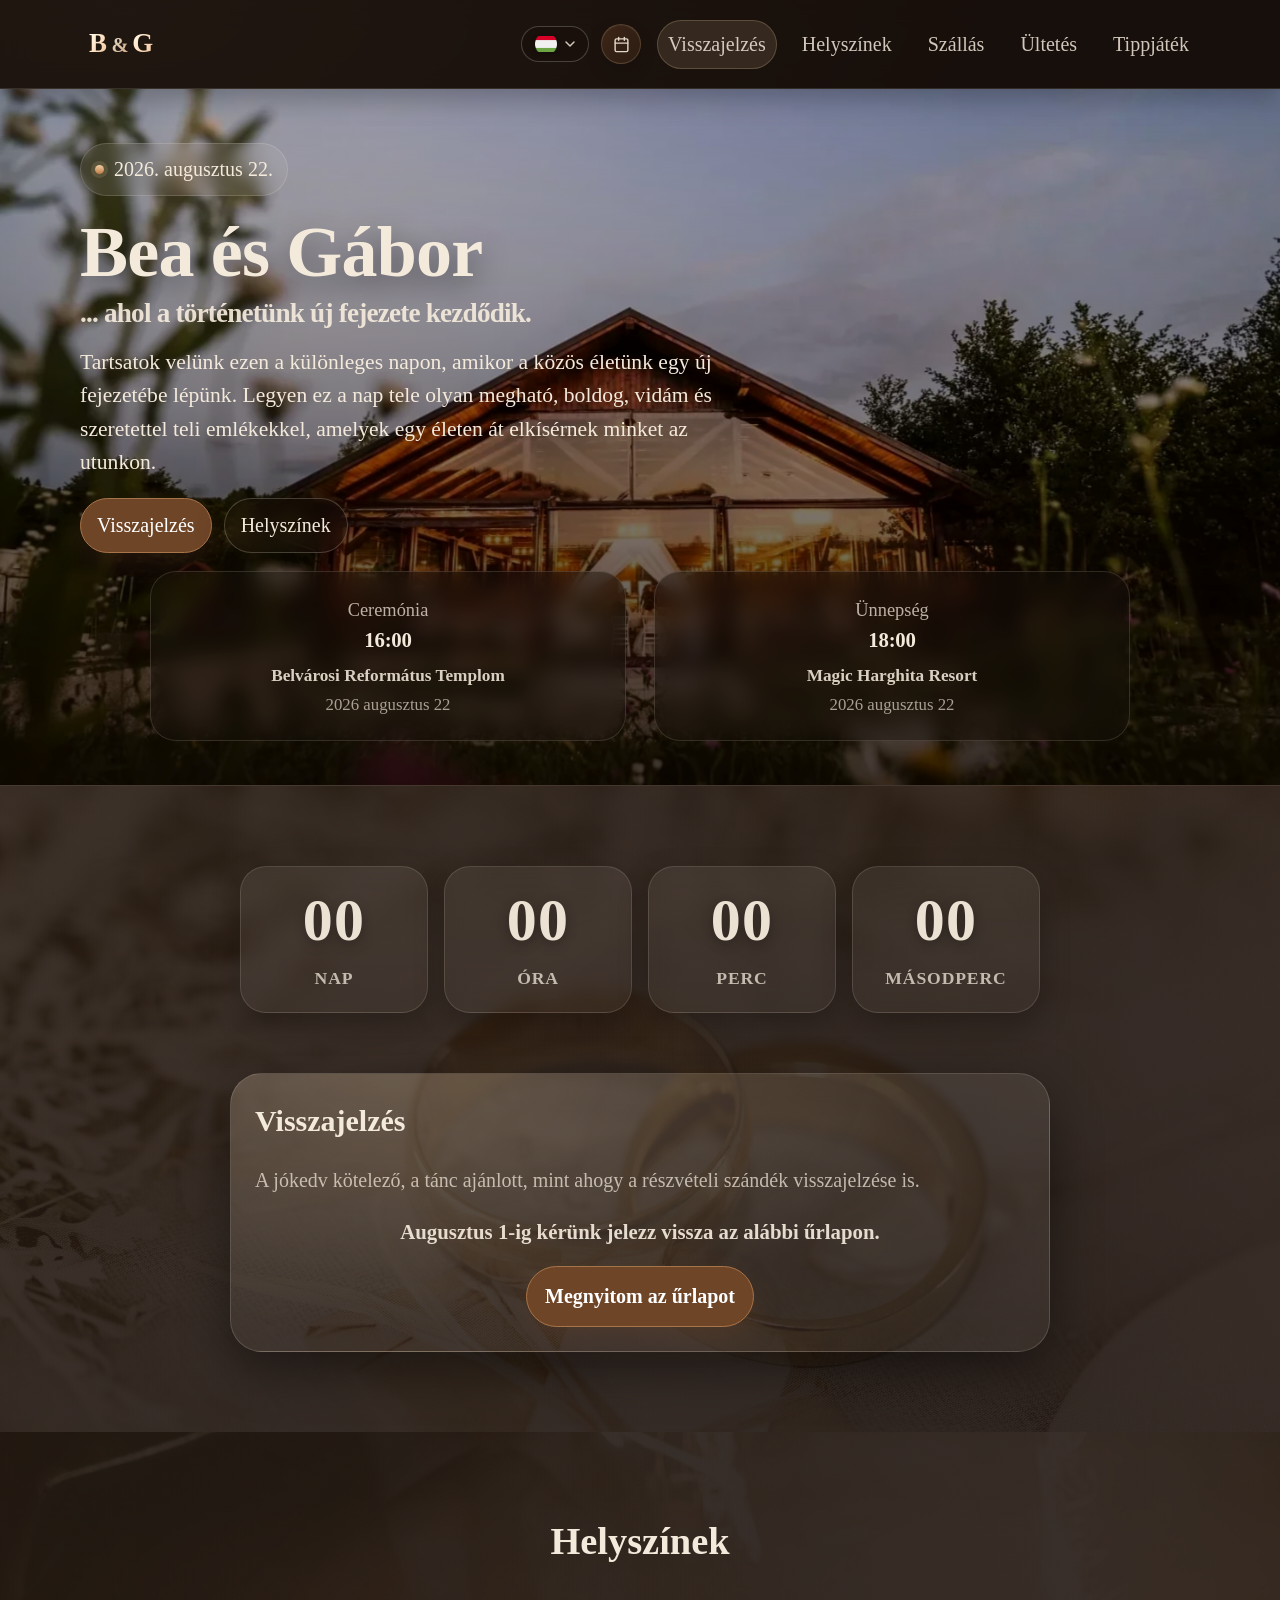
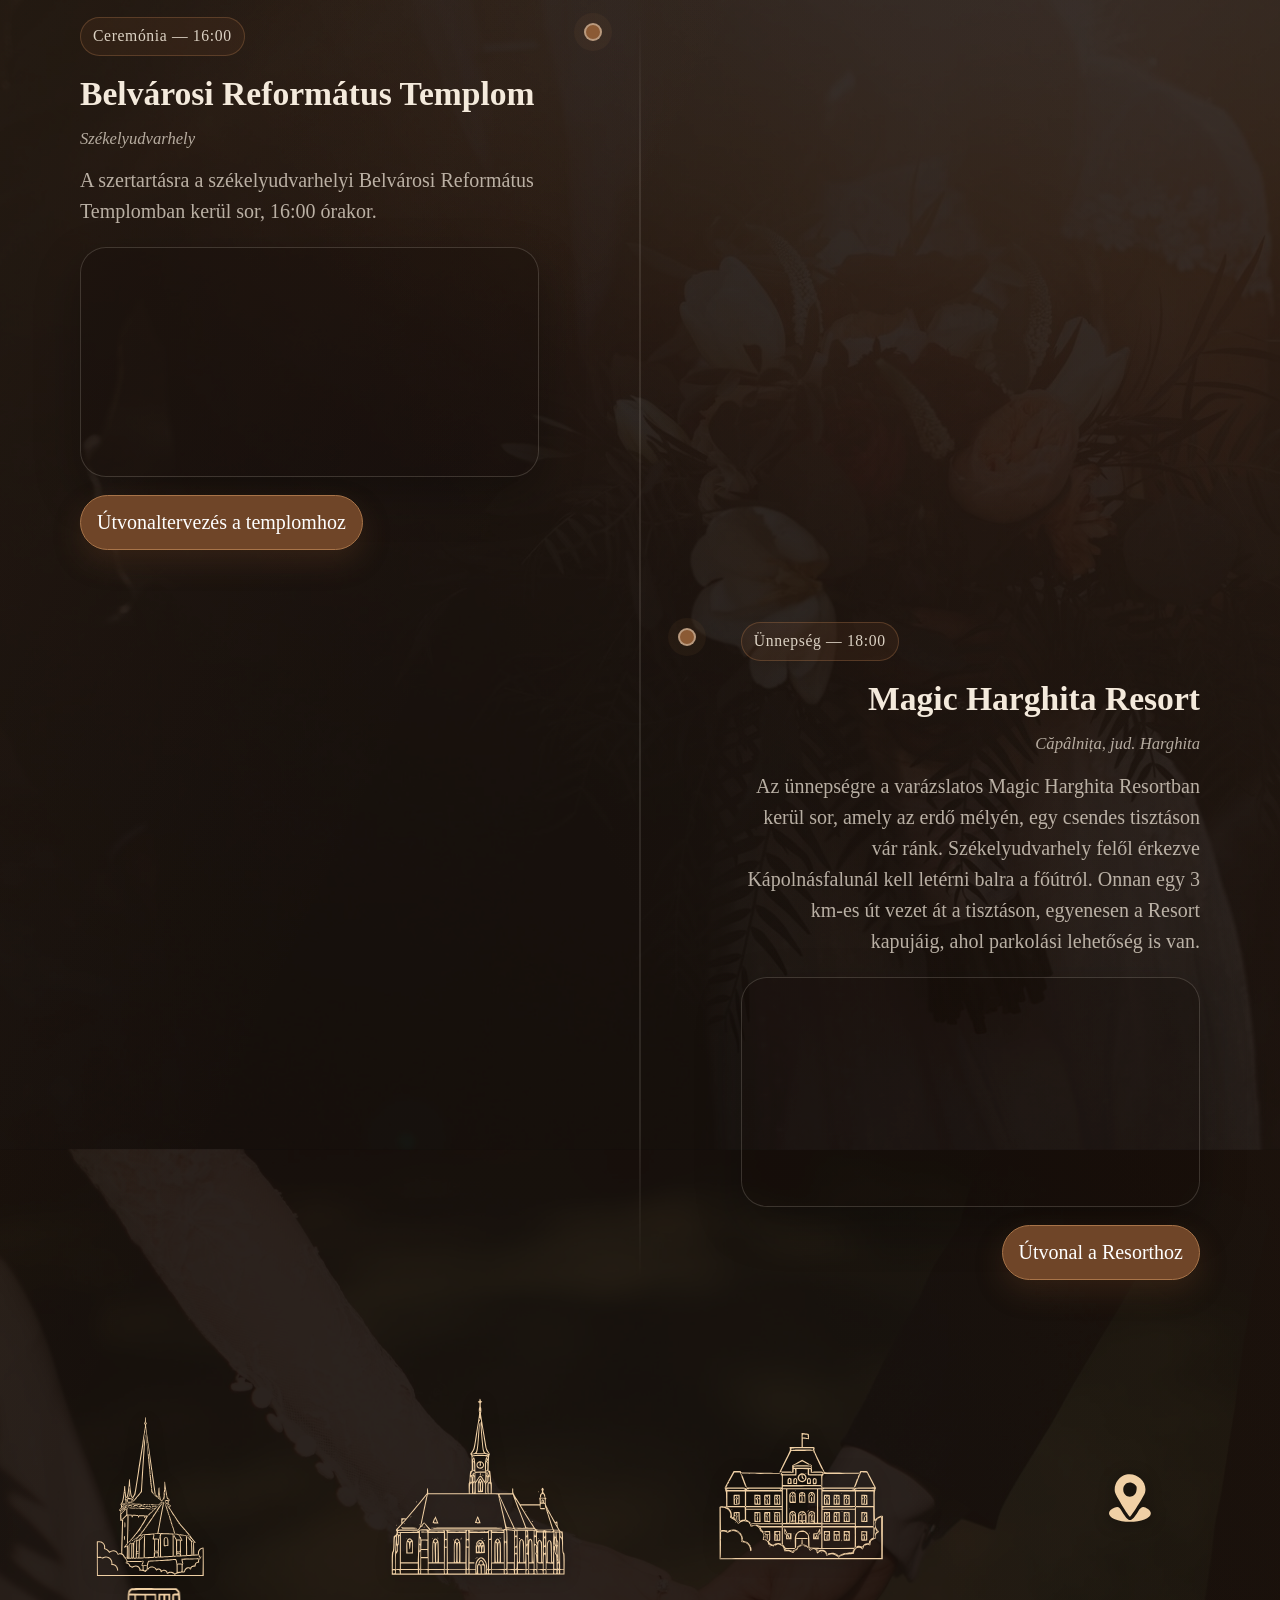
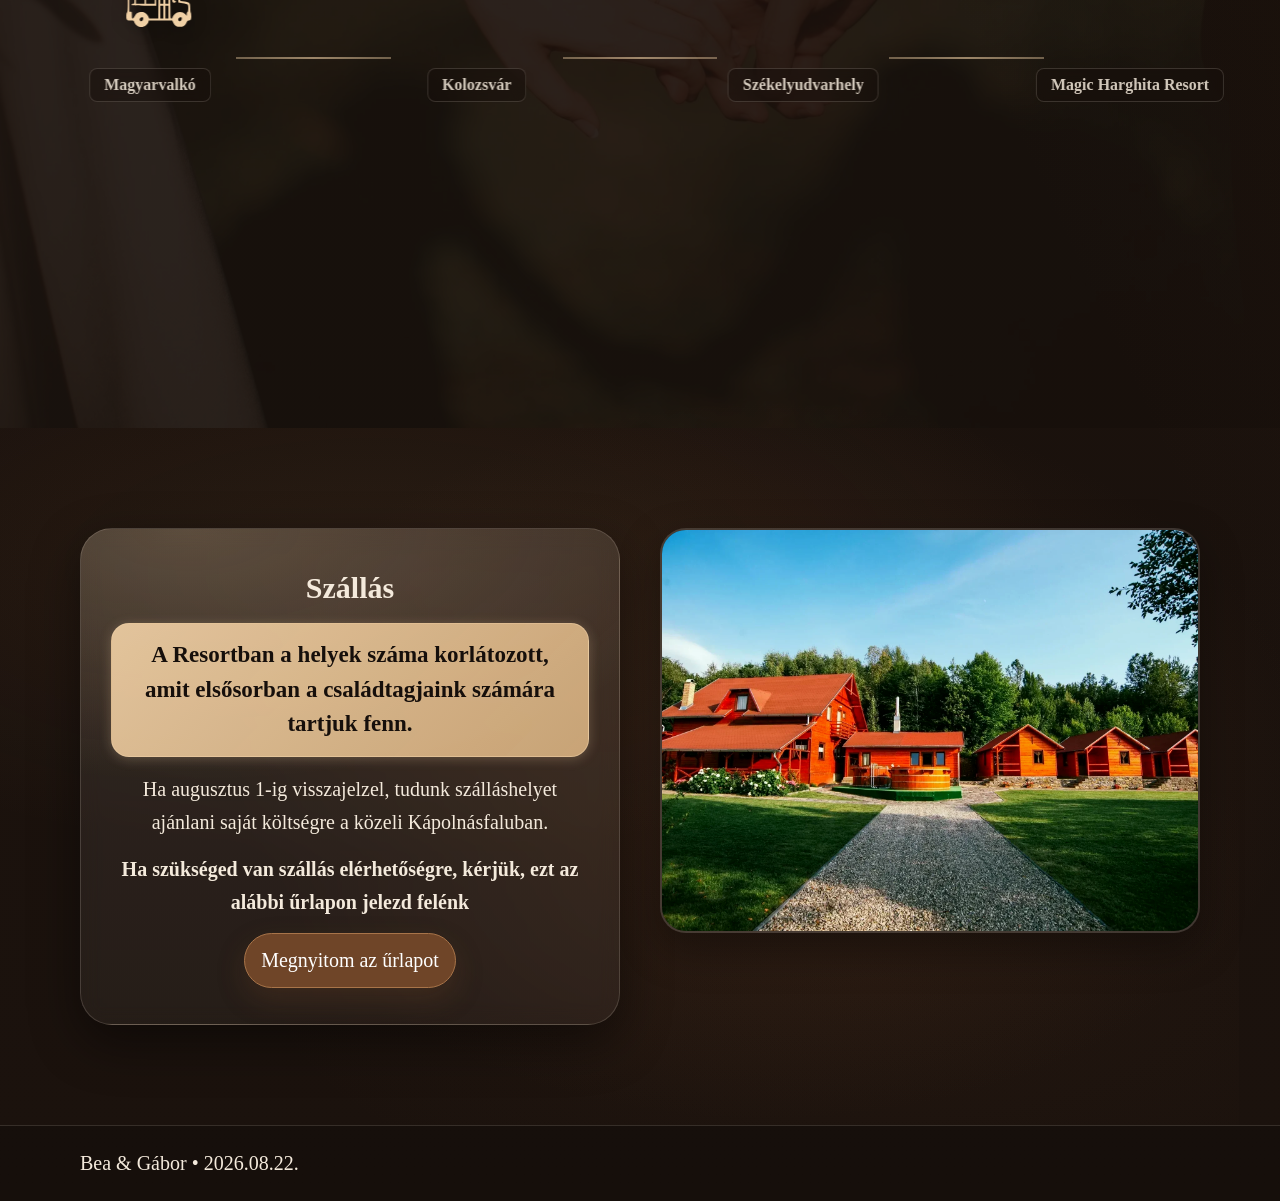
==== commit b344c518: "Add the tippjatek prediction poll. Guests unlock with the seating password, pick their name from the" ====
--- a/index.html
+++ b/index.html
@@ -168,6 +168,7 @@
           <a href="#helyszin" data-i18n="nav.location">Helyszínek</a>
           <a href="#szallas" data-i18n="nav.accommodation">Szállás</a>
           <a href="./ultetes.html" data-i18n="nav.seating">Ültetés</a>
+          <a href="./tippjatek.html" data-i18n="poll.title">Tippjáték</a>
         </nav>
       </div>
     </div>
